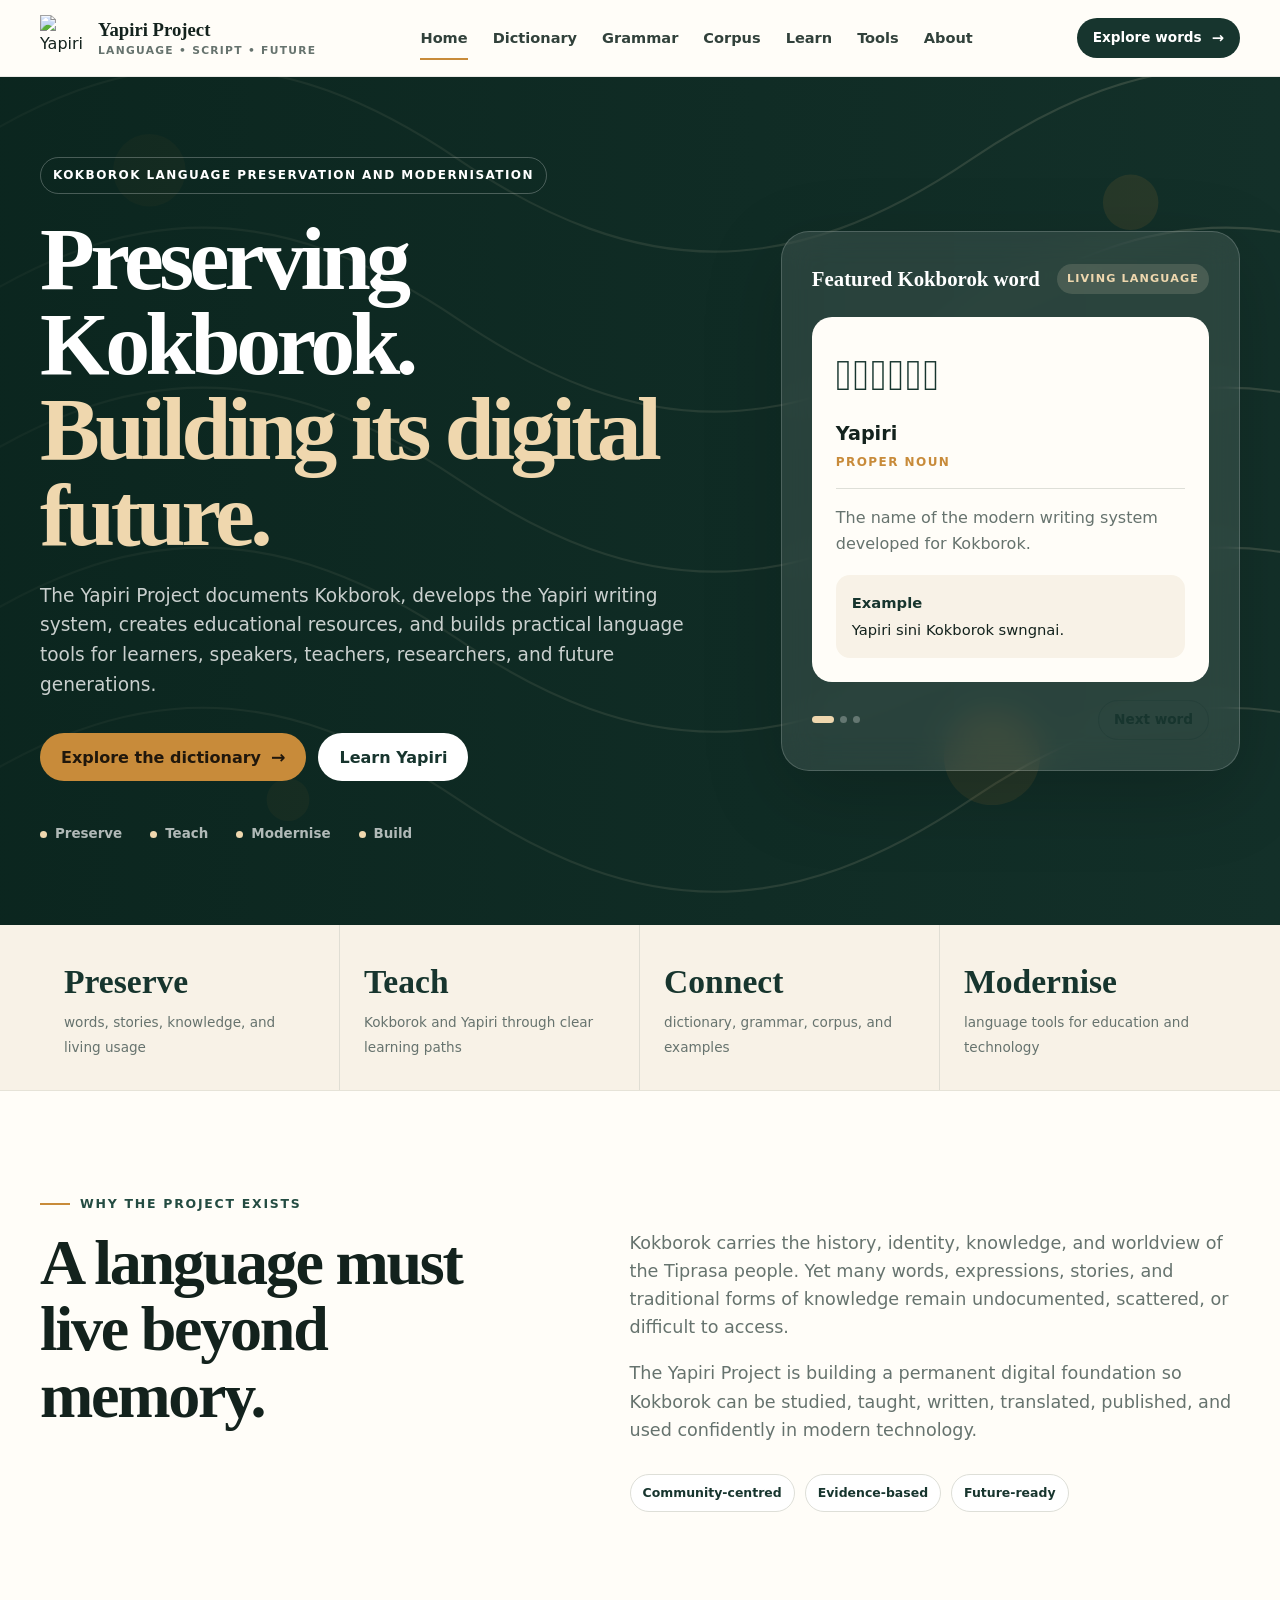
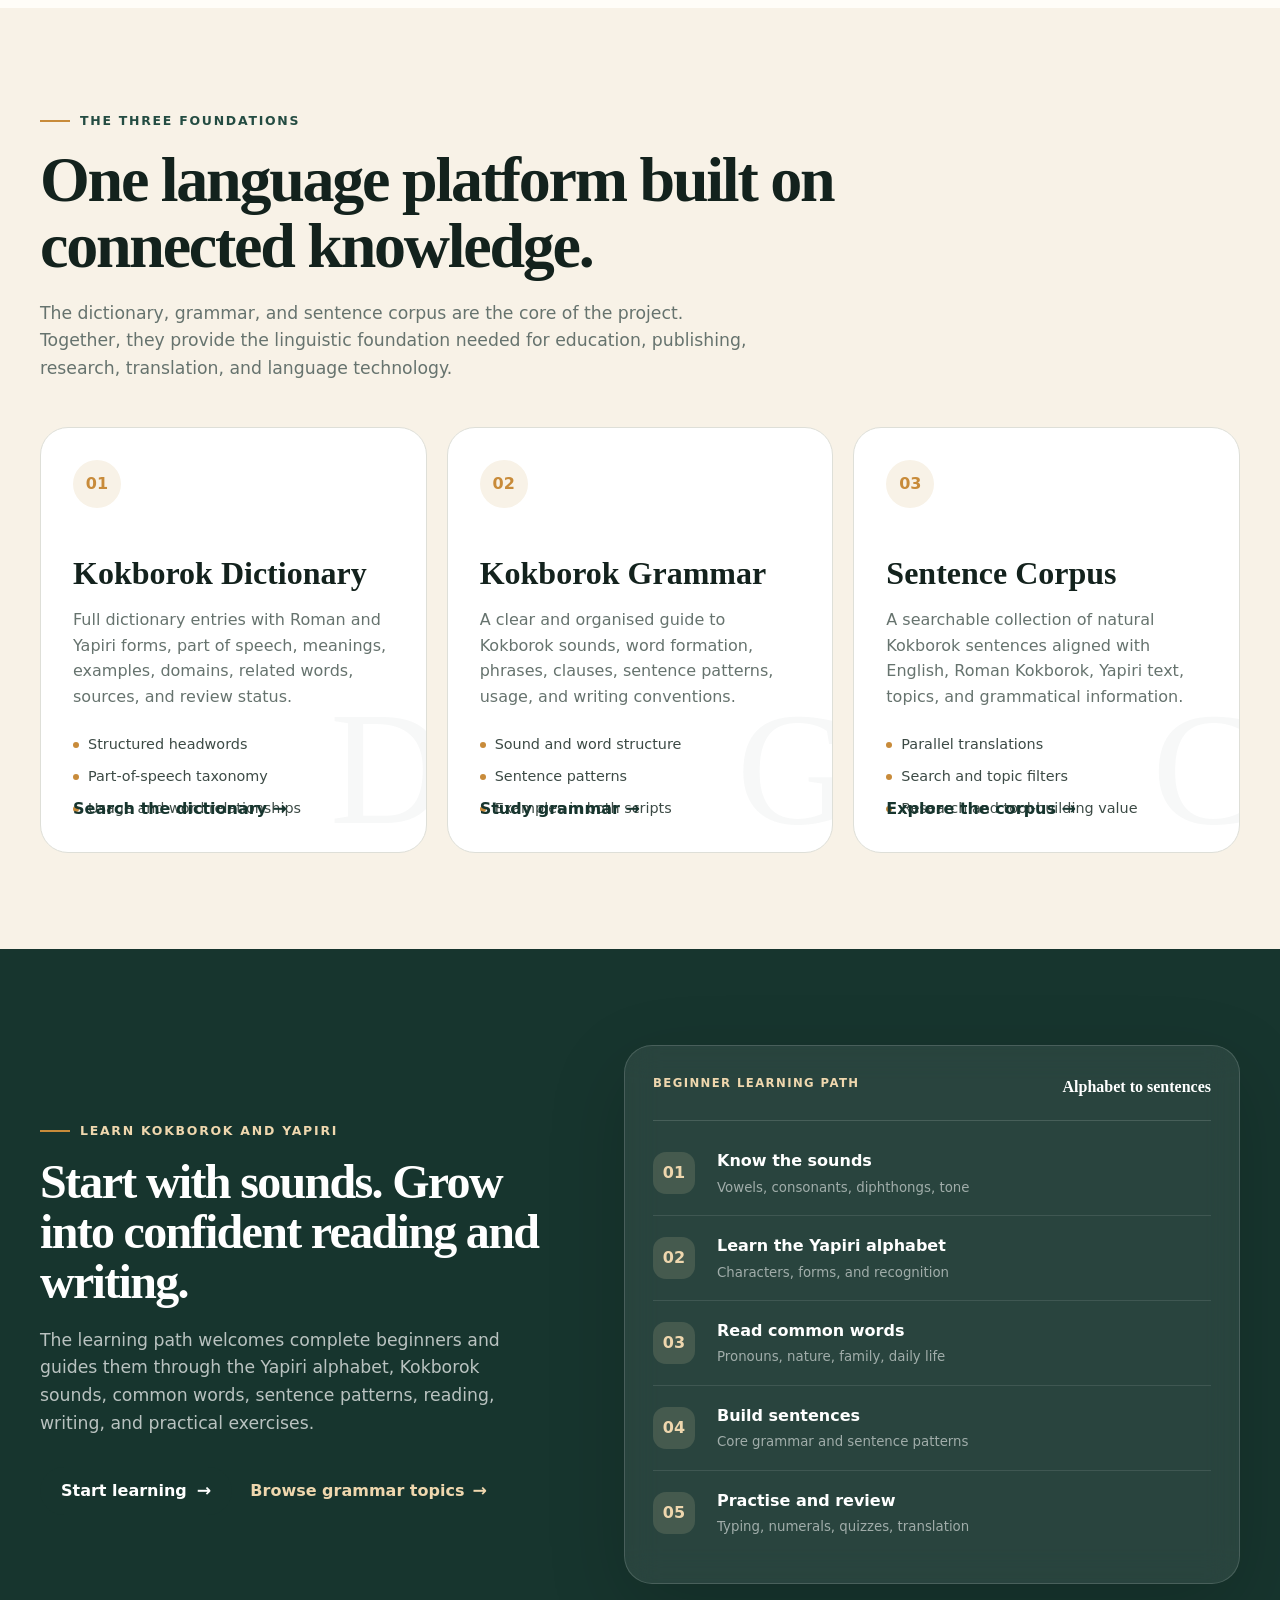
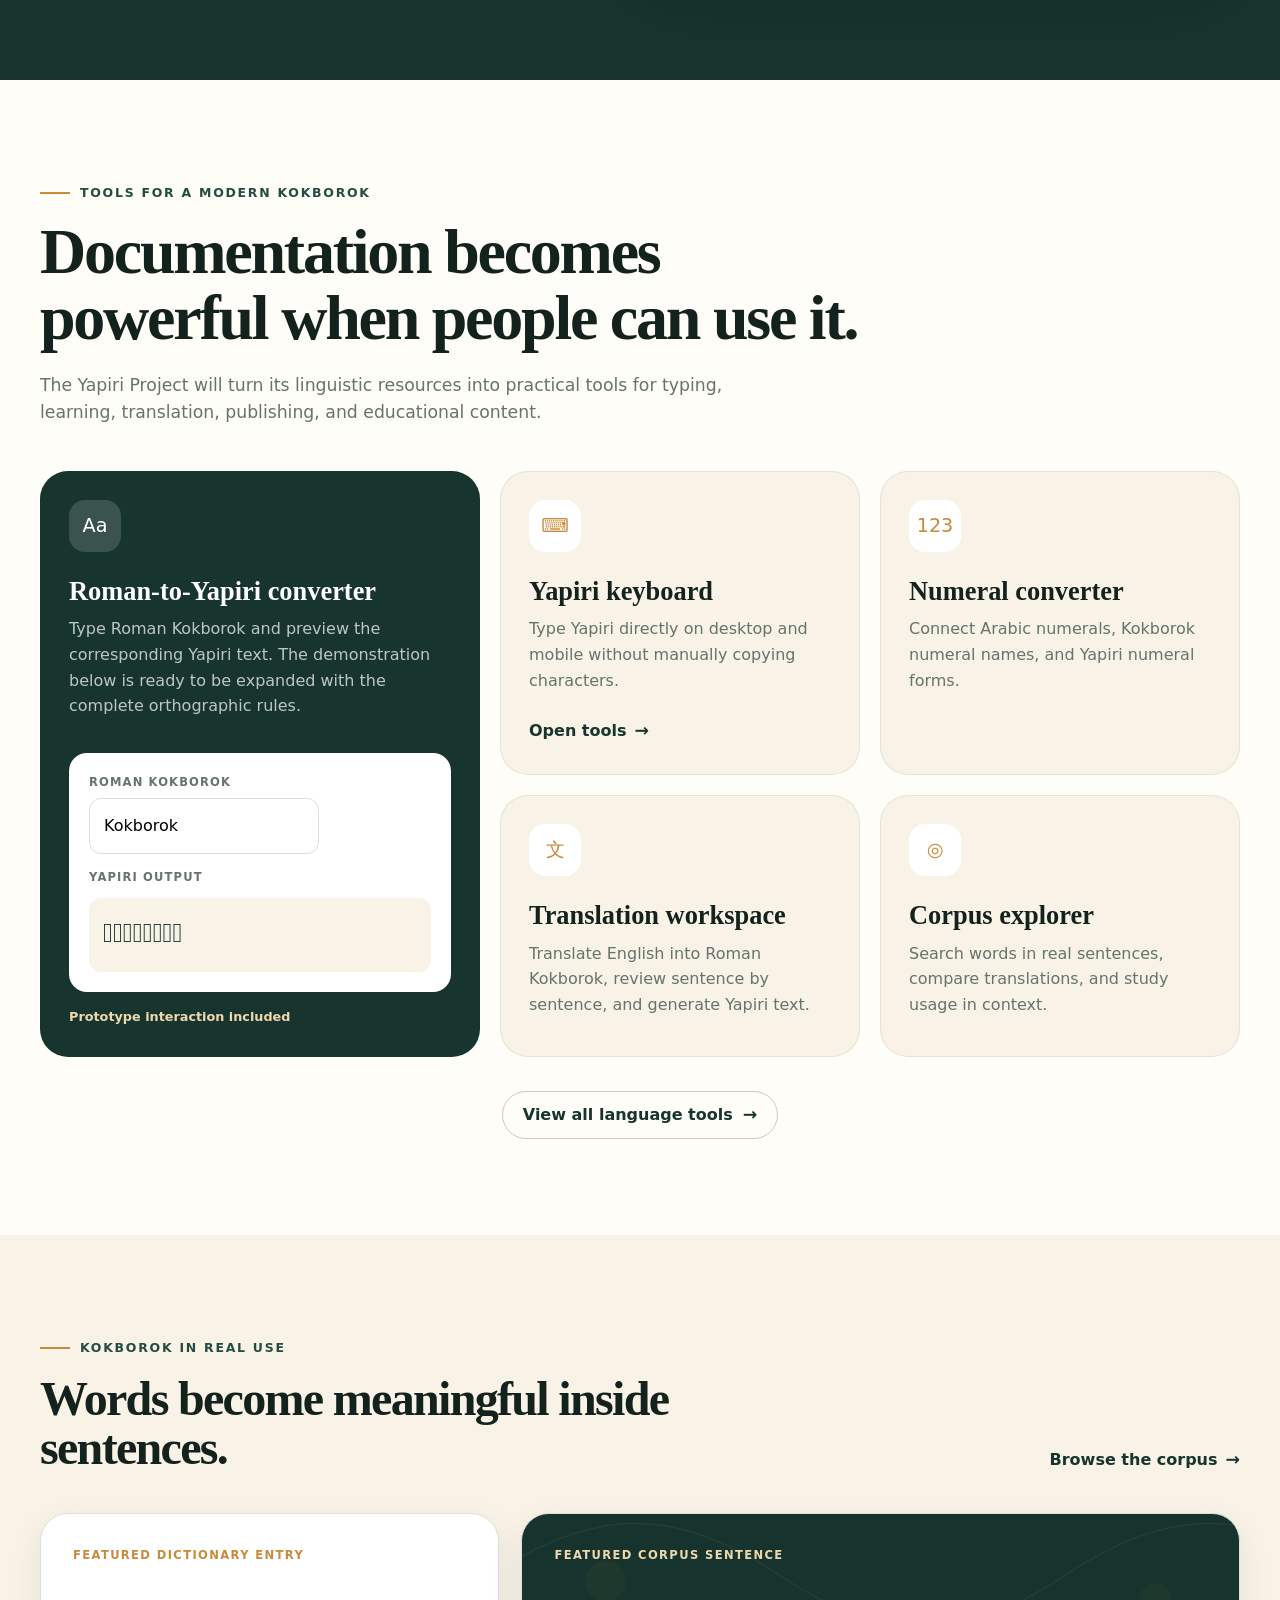
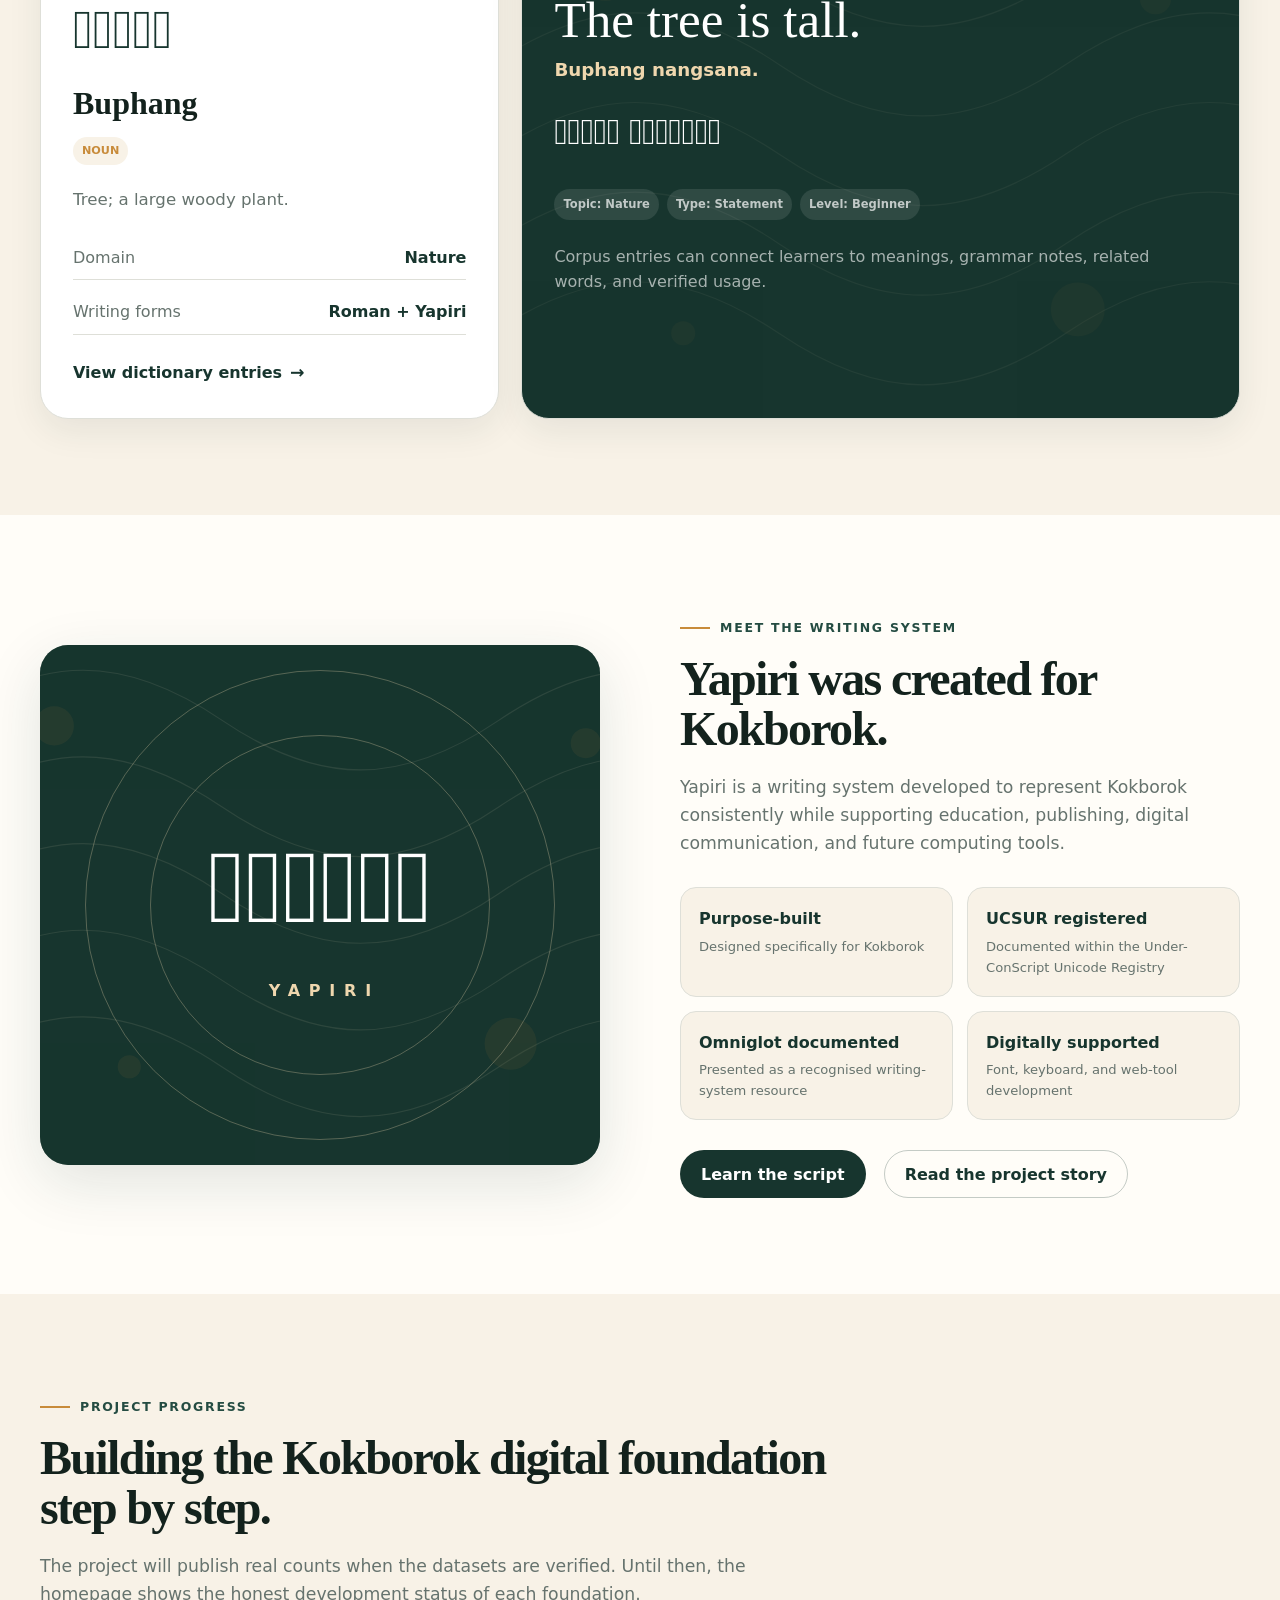
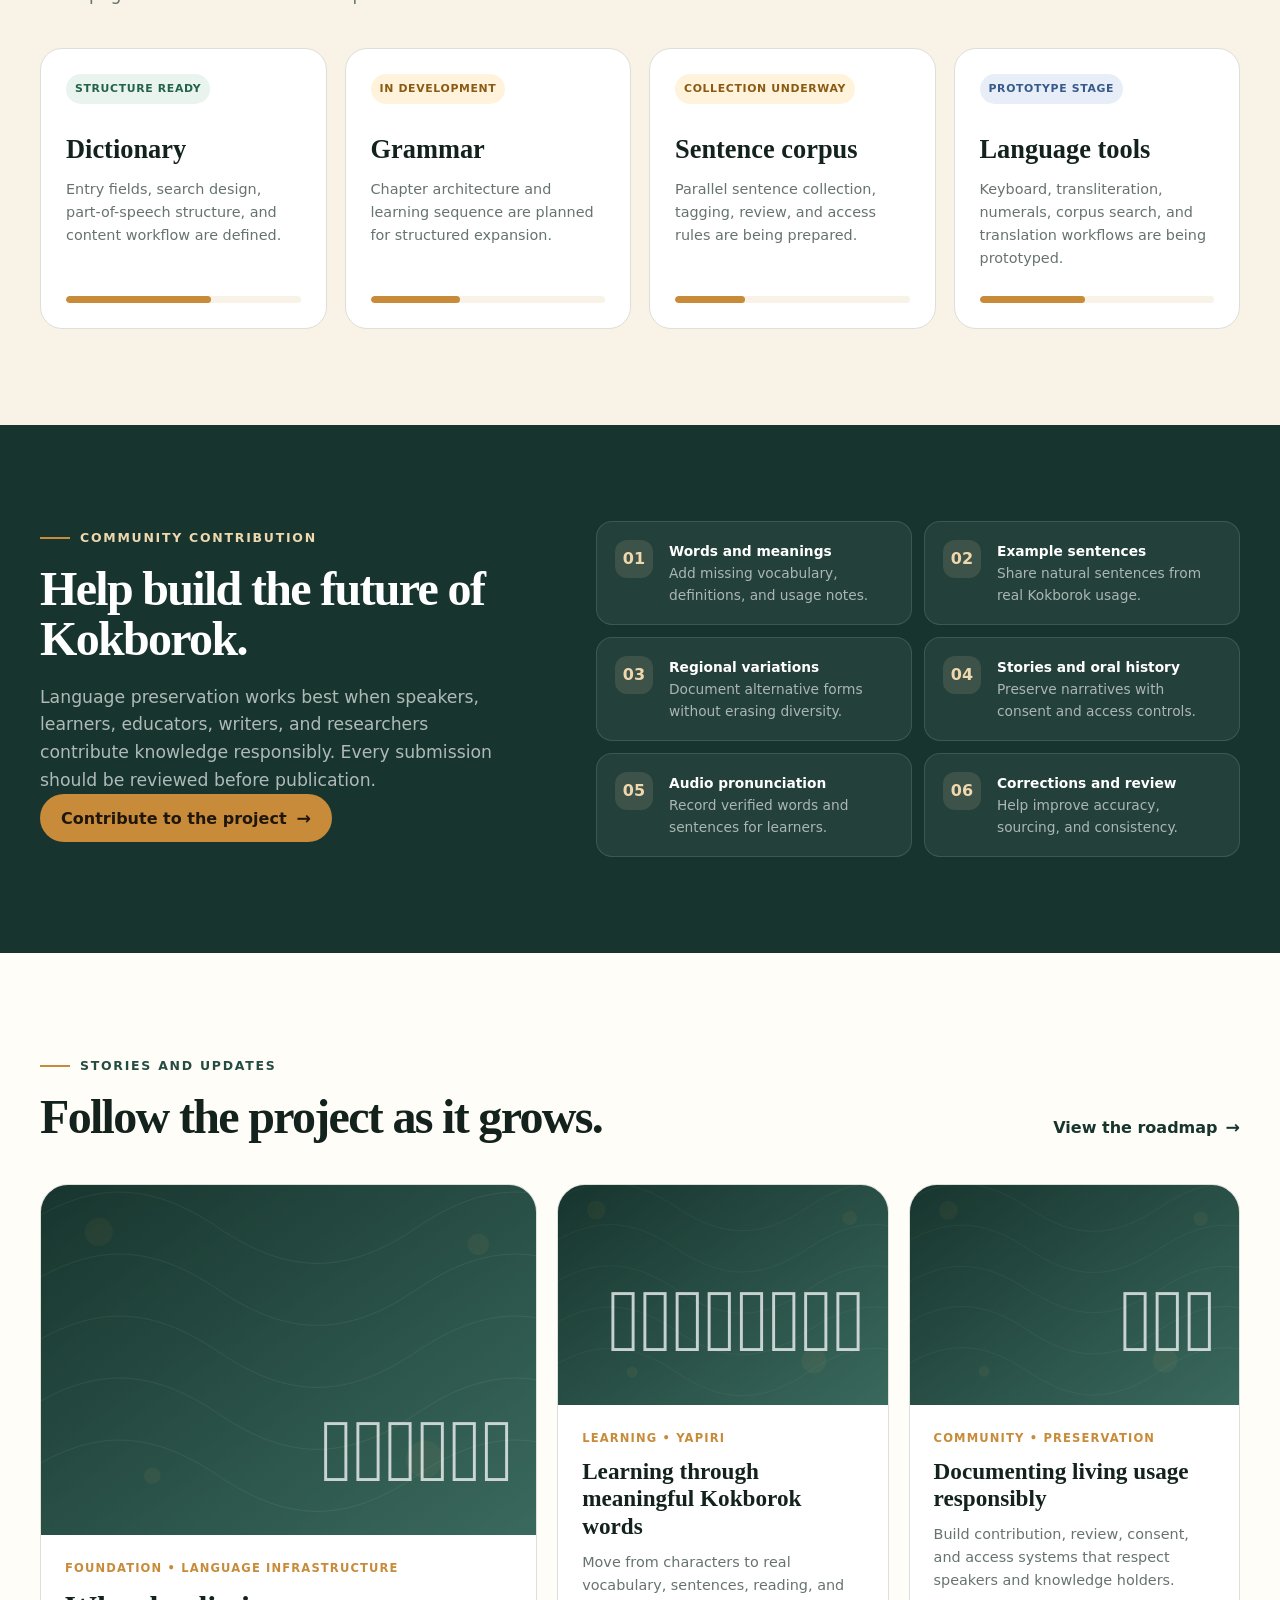
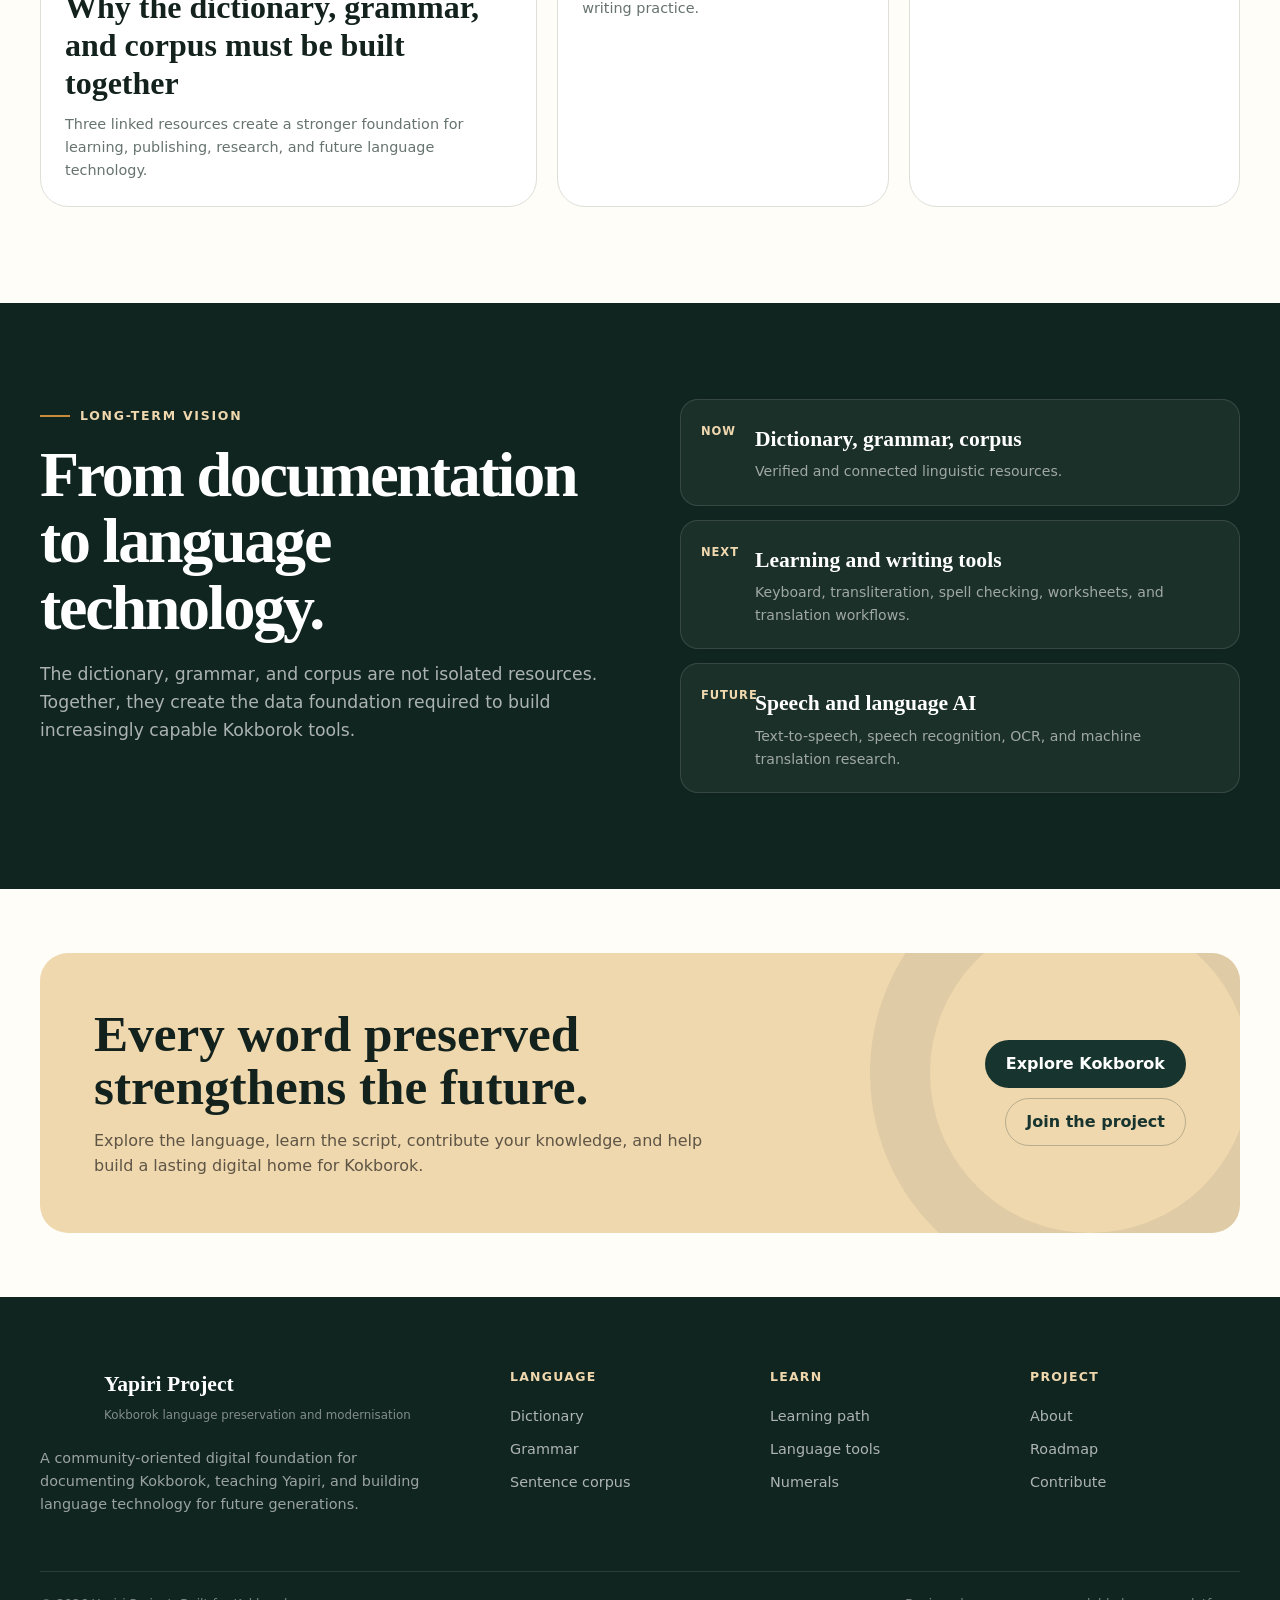
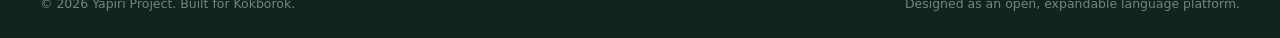
==== index.html @ 991d2698 "Update index.html" ====
<!doctype html>
<html lang="en">
<head>
  <meta charset="utf-8">
  <meta name="viewport" content="width=device-width, initial-scale=1">
  <meta name="description" content="Yapiri Project preserves, teaches, and modernises Kokborok through a structured dictionary, grammar, sentence corpus, Yapiri learning resources, and digital language tools.">
  <meta name="theme-color" content="#17352e">
  <title>Yapiri Project | Preserving Kokborok, Building Its Digital Future</title>
  <link rel="icon" type="image/png" sizes="32x32" href="/assets/img/favicon-32x32.png">
  <link rel="shortcut icon" type="image/png" href="/assets/img/favicon-32x32.png">
  <link rel="canonical" href="https://yapiriproject.com/">
  <link rel="manifest" href="manifest.webmanifest">
  <meta property="og:type" content="website">
  <meta property="og:site_name" content="Yapiri Project">
  <meta property="og:title" content="Yapiri Project | Preserving Kokborok, Building Its Digital Future">
  <meta property="og:description" content="Preserving, teaching, and modernising Kokborok through a structured dictionary, grammar, sentence corpus, Yapiri learning resources, and digital language tools.">
  <meta property="og:url" content="https://yapiriproject.com/">
  <link rel="stylesheet" href="assets/css/styles.css">
</head>
<body>
<a class="skip-link" href="#main">Skip to content</a>
<header class="site-header">
  <div class="container nav-wrap">
    <a class="brand" href="index.html" aria-label="Yapiri Project home">
      <img
        src="assets/img/logo-mark.png"
        alt="Yapiri Project logo"
        width="48"
        height="48"
      >
      <span class="brand-text"><strong>Yapiri Project</strong><span>Language • Script • Future</span></span>
    </a>
    <nav class="nav-links" aria-label="Primary navigation">
      <a href="index.html" class="active">Home</a>
      <a href="dictionary.html">Dictionary</a>
      <a href="grammar.html">Grammar</a>
      <a href="corpus.html">Corpus</a>
      <a href="learn.html">Learn</a>
      <a href="tools.html">Tools</a>
      <a href="about.html">About</a>
    </nav>
    <div class="nav-actions">
      <a class="btn btn-primary btn-sm" href="dictionary.html">Explore words <span class="icon-arrow">→</span></a>
      <button class="menu-toggle" aria-label="Toggle navigation" aria-expanded="false"><span></span><span></span><span></span></button>
    </div>
  </div>
</header>

<main id="main">
  <section class="hero">
    <div class="container hero-grid">
      <div class="reveal">
        <span class="eyebrow">Kokborok language preservation and modernisation</span>
        <h1>Preserving Kokborok.<br><em>Building its digital future.</em></h1>
        <p>The Yapiri Project documents Kokborok, develops the Yapiri writing system, creates educational resources, and builds practical language tools for learners, speakers, teachers, researchers, and future generations.</p>
        <div class="hero-actions">
          <a class="btn btn-gold" href="dictionary.html">Explore the dictionary <span class="icon-arrow">→</span></a>
          <a class="btn btn-light" href="learn.html">Learn Yapiri</a>
        </div>
        <div class="hero-trust">
          <span><i></i>Preserve</span>
          <span><i></i>Teach</span>
          <span><i></i>Modernise</span>
          <span><i></i>Build</span>
        </div>
      </div>

      <aside class="hero-panel reveal" aria-label="Featured Kokborok word">
        <div class="hero-panel-head"><strong>Featured Kokborok word</strong><span class="live-pill">Living language</span></div>
        <article class="word-card">
          <div class="word-script" data-word-script>󱲺󱲠󱲧󱲢󱲷󱲢</div>
          <div class="word-roman" data-word-roman>Yapiri</div>
          <div class="word-meta" data-word-pos>proper noun</div>
          <div class="word-meaning" data-word-meaning>The name of the modern writing system developed for Kokborok.</div>
          <div class="word-example"><strong>Example</strong><span data-word-example>Yapiri sini Kokborok swngnai.</span></div>
        </article>
        <div class="panel-controls">
          <div class="dot-row" aria-hidden="true"><span class="active"></span><span></span><span></span></div>
          <button class="btn btn-outline btn-sm" data-next-word>Next word</button>
        </div>
      </aside>
    </div>
  </section>

  <section class="stats-strip" aria-label="Yapiri Project priorities">
    <div class="container stats-grid">
      <div class="stat"><strong>Preserve</strong><span>words, stories, knowledge, and living usage</span></div>
      <div class="stat"><strong>Teach</strong><span>Kokborok and Yapiri through clear learning paths</span></div>
      <div class="stat"><strong>Connect</strong><span>dictionary, grammar, corpus, and examples</span></div>
      <div class="stat"><strong>Modernise</strong><span>language tools for education and technology</span></div>
    </div>
  </section>

  <section class="section mission-section" id="mission">
    <div class="container mission-grid">
      <div class="reveal">
        <span class="section-kicker">Why the project exists</span>
        <h2 class="section-title">A language must live beyond memory.</h2>
      </div>
      <div class="mission-copy reveal">
        <p>Kokborok carries the history, identity, knowledge, and worldview of the Tiprasa people. Yet many words, expressions, stories, and traditional forms of knowledge remain undocumented, scattered, or difficult to access.</p>
        <p>The Yapiri Project is building a permanent digital foundation so Kokborok can be studied, taught, written, translated, published, and used confidently in modern technology.</p>
        <div class="mission-principles">
          <span>Community-centred</span><span>Evidence-based</span><span>Future-ready</span>
        </div>
      </div>
    </div>
  </section>

  <section class="section foundation-section" id="foundations">
    <div class="container">
      <span class="section-kicker">The three foundations</span>
      <h2 class="section-title">One language platform built on connected knowledge.</h2>
      <p class="section-copy">The dictionary, grammar, and sentence corpus are the core of the project. Together, they provide the linguistic foundation needed for education, publishing, research, translation, and language technology.</p>

      <div class="foundation-grid">
        <article class="foundation-card reveal">
          <div class="foundation-no">01</div>
          <h3>Kokborok Dictionary</h3>
          <p>Full dictionary entries with Roman and Yapiri forms, part of speech, meanings, examples, domains, related words, sources, and review status.</p>
          <div class="foundation-list"><span>Structured headwords</span><span>Part-of-speech taxonomy</span><span>Usage and word relationships</span></div>
          <a class="card-link" href="dictionary.html">Search the dictionary <span class="icon-arrow">→</span></a>
          <div class="card-watermark">D</div>
        </article>

        <article class="foundation-card reveal">
          <div class="foundation-no">02</div>
          <h3>Kokborok Grammar</h3>
          <p>A clear and organised guide to Kokborok sounds, word formation, phrases, clauses, sentence patterns, usage, and writing conventions.</p>
          <div class="foundation-list"><span>Sound and word structure</span><span>Sentence patterns</span><span>Examples in both scripts</span></div>
          <a class="card-link" href="grammar.html">Study grammar <span class="icon-arrow">→</span></a>
          <div class="card-watermark">G</div>
        </article>

        <article class="foundation-card reveal">
          <div class="foundation-no">03</div>
          <h3>Sentence Corpus</h3>
          <p>A searchable collection of natural Kokborok sentences aligned with English, Roman Kokborok, Yapiri text, topics, and grammatical information.</p>
          <div class="foundation-list"><span>Parallel translations</span><span>Search and topic filters</span><span>Research and tool-building value</span></div>
          <a class="card-link" href="corpus.html">Explore the corpus <span class="icon-arrow">→</span></a>
          <div class="card-watermark">C</div>
        </article>
      </div>
    </div>
  </section>

  <section class="section learning-home" id="learning">
    <div class="container learning-grid">
      <div class="learning-copy reveal">
        <span class="section-kicker">Learn Kokborok and Yapiri</span>
        <h2 class="section-title small">Start with sounds. Grow into confident reading and writing.</h2>
        <p class="section-copy">The learning path welcomes complete beginners and guides them through the Yapiri alphabet, Kokborok sounds, common words, sentence patterns, reading, writing, and practical exercises.</p>
        <div class="learning-actions">
          <a class="btn btn-primary" href="learn.html">Start learning <span class="icon-arrow">→</span></a>
          <a class="text-link" href="grammar.html">Browse grammar topics <span class="icon-arrow">→</span></a>
        </div>
      </div>

      <div class="lesson-preview reveal" aria-label="Yapiri learning path preview">
        <div class="lesson-preview-head"><span>Beginner learning path</span><strong>Alphabet to sentences</strong></div>
        <ol>
          <li><span>01</span><div><strong>Know the sounds</strong><small>Vowels, consonants, diphthongs, tone</small></div></li>
          <li><span>02</span><div><strong>Learn the Yapiri alphabet</strong><small>Characters, forms, and recognition</small></div></li>
          <li><span>03</span><div><strong>Read common words</strong><small>Pronouns, nature, family, daily life</small></div></li>
          <li><span>04</span><div><strong>Build sentences</strong><small>Core grammar and sentence patterns</small></div></li>
          <li><span>05</span><div><strong>Practise and review</strong><small>Typing, numerals, quizzes, translation</small></div></li>
        </ol>
      </div>
    </div>
  </section>

  <section class="section tools-home" id="tools">
    <div class="container">
      <span class="section-kicker">Tools for a modern Kokborok</span>
      <h2 class="section-title">Documentation becomes powerful when people can use it.</h2>
      <p class="section-copy">The Yapiri Project will turn its linguistic resources into practical tools for typing, learning, translation, publishing, and educational content.</p>

      <div class="tool-grid">
        <article class="tool-card featured reveal">
          <div class="tool-icon">Aa</div>
          <h3>Roman-to-Yapiri converter</h3>
          <p>Type Roman Kokborok and preview the corresponding Yapiri text. The demonstration below is ready to be expanded with the complete orthographic rules.</p>
          <div class="demo-translator">
            <div class="demo-label">Roman Kokborok</div>
            <input class="demo-input" data-translator-input value="Kokborok" aria-label="Roman Kokborok sample input">
            <div class="demo-label" style="margin-top:14px">Yapiri output</div>
            <div class="demo-output" data-translator-output>󱲩󱲤󱲩󱲪󱲤󱲷󱲤󱲩</div>
          </div>
          <div class="tool-status">Prototype interaction included</div>
        </article>

        <article class="tool-card reveal"><div class="tool-icon">⌨</div><h3>Yapiri keyboard</h3><p>Type Yapiri directly on desktop and mobile without manually copying characters.</p><a class="text-link" href="tools.html">Open tools <span class="icon-arrow">→</span></a></article>
        <article class="tool-card reveal"><div class="tool-icon">123</div><h3>Numeral converter</h3><p>Connect Arabic numerals, Kokborok numeral names, and Yapiri numeral forms.</p></article>
        <article class="tool-card reveal"><div class="tool-icon">文</div><h3>Translation workspace</h3><p>Translate English into Roman Kokborok, review sentence by sentence, and generate Yapiri text.</p></article>
        <article class="tool-card reveal"><div class="tool-icon">◎</div><h3>Corpus explorer</h3><p>Search words in real sentences, compare translations, and study usage in context.</p></article>
      </div>
      <div class="section-link-row"><a class="btn btn-outline" href="tools.html">View all language tools <span class="icon-arrow">→</span></a></div>
    </div>
  </section>

  <section class="section featured-language" id="featured-language">
    <div class="container">
      <div class="section-heading-row">
        <div><span class="section-kicker">Kokborok in real use</span><h2 class="section-title small">Words become meaningful inside sentences.</h2></div>
        <a class="text-link" href="corpus.html">Browse the corpus <span class="icon-arrow">→</span></a>
      </div>

      <div class="language-feature-grid">
        <article class="language-feature-card reveal">
          <div class="feature-card-label">Featured dictionary entry</div>
          <div class="feature-script">󱲪󱲣󱲭󱲠󱲵</div>
          <h3>Buphang</h3>
          <div class="entry-tag">noun</div>
          <p class="feature-definition">Tree; a large woody plant.</p>
          <dl class="feature-details"><div><dt>Domain</dt><dd>Nature</dd></div><div><dt>Writing forms</dt><dd>Roman + Yapiri</dd></div></dl>
          <a class="text-link" href="dictionary.html">View dictionary entries <span class="icon-arrow">→</span></a>
        </article>

        <article class="language-feature-card sentence-feature reveal">
          <div class="feature-card-label">Featured corpus sentence</div>
          <p class="feature-english">The tree is tall.</p>
          <p class="feature-roman">Buphang nangsana.</p>
          <div class="feature-script sentence-script-large">󱲪󱲣󱲭󱲠󱲵 󱲳󱲠󱲵󱲶󱲠󱲳󱲠</div>
          <div class="sentence-analysis"><span>Topic: Nature</span><span>Type: Statement</span><span>Level: Beginner</span></div>
          <p class="feature-note">Corpus entries can connect learners to meanings, grammar notes, related words, and verified usage.</p>
        </article>
      </div>
    </div>
  </section>

  <section class="section yapiri-intro" id="yapiri">
    <div class="container split">
      <div class="yapiri-visual reveal" aria-hidden="true">
        <span class="yapiri-glyph-line">󱲺󱲠󱲧󱲢󱲷󱲢</span>
        <span class="yapiri-roman-line">YAPIRI</span>
        <div class="yapiri-orbit orbit-one"></div><div class="yapiri-orbit orbit-two"></div>
      </div>
      <div class="reveal">
        <span class="section-kicker">Meet the writing system</span>
        <h2 class="section-title small">Yapiri was created for Kokborok.</h2>
        <p class="section-copy">Yapiri is a writing system developed to represent Kokborok consistently while supporting education, publishing, digital communication, and future computing tools.</p>
        <div class="recognition-grid">
          <div><strong>Purpose-built</strong><span>Designed specifically for Kokborok</span></div>
          <div><strong>UCSUR registered</strong><span>Documented within the Under-ConScript Unicode Registry</span></div>
          <div><strong>Omniglot documented</strong><span>Presented as a recognised writing-system resource</span></div>
          <div><strong>Digitally supported</strong><span>Font, keyboard, and web-tool development</span></div>
        </div>
        <div class="learning-actions"><a class="btn btn-primary" href="learn.html">Learn the script</a><a class="btn btn-outline" href="about.html">Read the project story</a></div>
      </div>
    </div>
  </section>

  <section class="section progress-section" id="progress">
    <div class="container">
      <span class="section-kicker">Project progress</span>
      <h2 class="section-title small">Building the Kokborok digital foundation step by step.</h2>
      <p class="section-copy">The project will publish real counts when the datasets are verified. Until then, the homepage shows the honest development status of each foundation.</p>

      <div class="progress-grid">
        <article class="progress-card reveal"><span class="progress-status ready">Structure ready</span><h3>Dictionary</h3><p>Entry fields, search design, part-of-speech structure, and content workflow are defined.</p><div class="progress-track"><i style="width:62%"></i></div></article>
        <article class="progress-card reveal"><span class="progress-status building">In development</span><h3>Grammar</h3><p>Chapter architecture and learning sequence are planned for structured expansion.</p><div class="progress-track"><i style="width:38%"></i></div></article>
        <article class="progress-card reveal"><span class="progress-status building">Collection underway</span><h3>Sentence corpus</h3><p>Parallel sentence collection, tagging, review, and access rules are being prepared.</p><div class="progress-track"><i style="width:30%"></i></div></article>
        <article class="progress-card reveal"><span class="progress-status prototype">Prototype stage</span><h3>Language tools</h3><p>Keyboard, transliteration, numerals, corpus search, and translation workflows are being prototyped.</p><div class="progress-track"><i style="width:45%"></i></div></article>
      </div>
    </div>
  </section>

  <section class="section contribution-section" id="contribute">
    <div class="container contribution-grid">
      <div class="reveal">
        <span class="section-kicker">Community contribution</span>
        <h2 class="section-title small">Help build the future of Kokborok.</h2>
        <p class="section-copy">Language preservation works best when speakers, learners, educators, writers, and researchers contribute knowledge responsibly. Every submission should be reviewed before publication.</p>
        <a class="btn btn-gold" href="about.html#contribute">Contribute to the project <span class="icon-arrow">→</span></a>
      </div>
      <div class="contribution-list reveal">
        <div><span>01</span><p><strong>Words and meanings</strong> Add missing vocabulary, definitions, and usage notes.</p></div>
        <div><span>02</span><p><strong>Example sentences</strong> Share natural sentences from real Kokborok usage.</p></div>
        <div><span>03</span><p><strong>Regional variations</strong> Document alternative forms without erasing diversity.</p></div>
        <div><span>04</span><p><strong>Stories and oral history</strong> Preserve narratives with consent and access controls.</p></div>
        <div><span>05</span><p><strong>Audio pronunciation</strong> Record verified words and sentences for learners.</p></div>
        <div><span>06</span><p><strong>Corrections and review</strong> Help improve accuracy, sourcing, and consistency.</p></div>
      </div>
    </div>
  </section>

  <section class="section updates-section" id="updates">
    <div class="container">
      <div class="section-heading-row">
        <div><span class="section-kicker">Stories and updates</span><h2 class="section-title small">Follow the project as it grows.</h2></div>
        <a class="text-link" href="about.html#roadmap">View the roadmap <span class="icon-arrow">→</span></a>
      </div>
      <div class="news-grid">
        <article class="story reveal"><div class="story-visual"><div class="story-glyph">󱲺󱲠󱲧󱲢󱲷󱲢</div></div><div class="story-body"><div class="story-meta">Foundation • Language infrastructure</div><h3>Why the dictionary, grammar, and corpus must be built together</h3><p>Three linked resources create a stronger foundation for learning, publishing, research, and future language technology.</p></div></article>
        <article class="story reveal"><div class="story-visual"><div class="story-glyph">󱲩󱲤󱲩󱲪󱲤󱲷󱲤󱲩</div></div><div class="story-body"><div class="story-meta">Learning • Yapiri</div><h3>Learning through meaningful Kokborok words</h3><p>Move from characters to real vocabulary, sentences, reading, and writing practice.</p></div></article>
        <article class="story reveal"><div class="story-visual"><div class="story-glyph">󱲨󱲻󱲢</div></div><div class="story-body"><div class="story-meta">Community • Preservation</div><h3>Documenting living usage responsibly</h3><p>Build contribution, review, consent, and access systems that respect speakers and knowledge holders.</p></div></article>
      </div>
    </div>
  </section>

  <section class="section future-section" id="future">
    <div class="container future-grid">
      <div class="reveal">
        <span class="section-kicker">Long-term vision</span>
        <h2 class="section-title">From documentation to language technology.</h2>
        <p class="section-copy">The dictionary, grammar, and corpus are not isolated resources. Together, they create the data foundation required to build increasingly capable Kokborok tools.</p>
      </div>
      <div class="future-path reveal">
        <div><span>Now</span><strong>Dictionary, grammar, corpus</strong><p>Verified and connected linguistic resources.</p></div>
        <div><span>Next</span><strong>Learning and writing tools</strong><p>Keyboard, transliteration, spell checking, worksheets, and translation workflows.</p></div>
        <div><span>Future</span><strong>Speech and language AI</strong><p>Text-to-speech, speech recognition, OCR, and machine translation research.</p></div>
      </div>
    </div>
  </section>

  <section class="section-sm final-cta">
    <div class="container">
      <div class="cta-panel">
        <div><h2>Every word preserved strengthens the future.</h2><p>Explore the language, learn the script, contribute your knowledge, and help build a lasting digital home for Kokborok.</p></div>
        <div class="cta-actions"><a class="btn btn-primary" href="dictionary.html">Explore Kokborok</a><a class="btn btn-outline" href="about.html#contribute">Join the project</a></div>
      </div>
    </div>
  </section>
</main>

<footer class="site-footer">
  <div class="container">
    <div class="footer-grid">
      <div>
        <div class="footer-brand"><img src="assets/img/logo-mark.svg" alt=""><div><strong>Yapiri Project</strong><span>Kokborok language preservation and modernisation</span></div></div>
        <p class="footer-intro">A community-oriented digital foundation for documenting Kokborok, teaching Yapiri, and building language technology for future generations.</p>
      </div>
      <div class="footer-col"><h4>Language</h4><a href="dictionary.html">Dictionary</a><a href="grammar.html">Grammar</a><a href="corpus.html">Sentence corpus</a></div>
      <div class="footer-col"><h4>Learn</h4><a href="learn.html">Learning path</a><a href="tools.html">Language tools</a><a href="learn.html#numerals">Numerals</a></div>
      <div class="footer-col"><h4>Project</h4><a href="about.html">About</a><a href="about.html#roadmap">Roadmap</a><a href="about.html#contribute">Contribute</a></div>
    </div>
    <div class="footer-bottom"><span>© <span data-year></span> Yapiri Project. Built for Kokborok.</span><span>Designed as an open, expandable language platform.</span></div>
  </div>
</footer>
<script src="assets/js/main.js"></script>
</body>
</html>
---- assets/css/styles.css ----
:root {
  --ink: #13221d;
  --forest: #17352e;
  --forest-2: #244c42;
  --cream: #f8f2e7;
  --paper: #fffdf8;
  --gold: #c88b3a;
  --gold-light: #efd7ae;
  --teal: #4d8577;
  --muted: #66736e;
  --line: #dedfd8;
  --white: #ffffff;
  --shadow: 0 18px 60px rgba(20, 53, 46, .12);
  --shadow-soft: 0 12px 34px rgba(20, 53, 46, .08);
  --radius-lg: 28px;
  --radius-md: 18px;
  --radius-sm: 12px;
  --container: 1200px;
  --transition: 180ms ease;
}

* { box-sizing: border-box; }
html { scroll-behavior: smooth; }
body {
  margin: 0;
  color: var(--ink);
  background: var(--paper);
  font-family: Inter, ui-sans-serif, system-ui, -apple-system, BlinkMacSystemFont, "Segoe UI", sans-serif;
  line-height: 1.6;
  -webkit-font-smoothing: antialiased;
}
body.menu-open { overflow: hidden; }
a { color: inherit; text-decoration: none; }
img { max-width: 100%; display: block; }
button, input, select, textarea { font: inherit; }
button { cursor: pointer; }

.skip-link {
  position: absolute;
  left: 12px;
  top: -60px;
  z-index: 9999;
  padding: 10px 14px;
  background: var(--ink);
  color: white;
  border-radius: 8px;
}
.skip-link:focus { top: 12px; }

.container { width: min(var(--container), calc(100% - 40px)); margin-inline: auto; }
.section { padding: 96px 0; }
.section-sm { padding: 64px 0; }
.section-kicker {
  display: inline-flex;
  align-items: center;
  gap: 10px;
  margin-bottom: 16px;
  color: var(--forest-2);
  font-size: .78rem;
  font-weight: 800;
  letter-spacing: .14em;
  text-transform: uppercase;
}
.section-kicker::before { content: ""; width: 30px; height: 2px; background: var(--gold); }
.section-title {
  max-width: 820px;
  margin: 0;
  font-family: Georgia, "Times New Roman", serif;
  font-size: clamp(2.2rem, 5vw, 4.4rem);
  line-height: 1.04;
  letter-spacing: -.035em;
}
.section-title.small { font-size: clamp(1.8rem, 3.8vw, 3rem); }
.section-copy { max-width: 720px; margin: 20px 0 0; color: var(--muted); font-size: 1.08rem; }
.eyebrow {
  display: inline-flex;
  align-items: center;
  gap: 8px;
  padding: 8px 12px;
  border: 1px solid rgba(255,255,255,.25);
  border-radius: 999px;
  font-size: .75rem;
  font-weight: 800;
  letter-spacing: .12em;
  text-transform: uppercase;
}

.site-header {
  position: sticky;
  top: 0;
  z-index: 1000;
  background: rgba(255,253,248,.92);
  border-bottom: 1px solid rgba(23,53,46,.09);
  backdrop-filter: blur(18px);
}
.nav-wrap { min-height: 76px; display: flex; align-items: center; justify-content: space-between; gap: 24px; }
.brand { display: flex; align-items: center; gap: 12px; min-width: 210px; }
.brand img { width: 46px; height: 46px; }
.brand-text { display: grid; line-height: 1.05; }
.brand-text strong { font-family: Georgia, serif; font-size: 1.17rem; }
.brand-text span { margin-top: 5px; color: var(--muted); font-size: .67rem; font-weight: 800; letter-spacing: .12em; text-transform: uppercase; }
.nav-links { display: flex; align-items: center; gap: 25px; }
.nav-links a { position: relative; color: #31413b; font-size: .91rem; font-weight: 700; }
.nav-links a::after { content:""; position:absolute; left:0; right:0; bottom:-10px; height:2px; transform:scaleX(0); background:var(--gold); transition:transform var(--transition); }
.nav-links a:hover::after, .nav-links a.active::after { transform: scaleX(1); }
.nav-actions { display: flex; align-items: center; gap: 10px; }
.menu-toggle { display: none; width: 44px; height: 44px; border: 1px solid var(--line); background: white; border-radius: 12px; }
.menu-toggle span { display:block; width:20px; height:2px; margin:4px auto; background:var(--ink); transition:var(--transition); }

.btn {
  display: inline-flex;
  align-items: center;
  justify-content: center;
  gap: 10px;
  min-height: 48px;
  padding: 0 20px;
  border: 1px solid transparent;
  border-radius: 999px;
  font-weight: 800;
  transition: transform var(--transition), background var(--transition), color var(--transition), border-color var(--transition);
}
.btn:hover { transform: translateY(-2px); }
.btn-primary { background: var(--forest); color: white; }
.btn-primary:hover { background: #0f2a23; }
.btn-light { background: white; color: var(--forest); }
.btn-light:hover { background: var(--cream); }
.btn-outline { border-color: rgba(23,53,46,.25); color: var(--forest); background: transparent; }
.btn-outline:hover { border-color: var(--forest); }
.btn-gold { background: var(--gold); color: #20170c; }
.btn-sm { min-height: 40px; padding-inline: 15px; font-size: .85rem; }
.icon-arrow { font-size: 1.08em; transition: transform var(--transition); }
.btn:hover .icon-arrow, .text-link:hover .icon-arrow { transform: translateX(4px); }

.hero {
  position: relative;
  overflow: hidden;
  color: white;
  background: var(--forest) url('../img/hero-pattern.svg') center/cover no-repeat;
}
.hero::after { content:""; position:absolute; inset:0; background:linear-gradient(90deg, rgba(9,35,28,.84) 0%, rgba(9,35,28,.56) 48%, rgba(9,35,28,.28) 100%); }
.hero-grid { position:relative; z-index:1; display:grid; grid-template-columns:1.18fr .82fr; gap:80px; align-items:center; min-height:690px; padding:80px 0; }
.hero h1 { margin:22px 0 24px; max-width:800px; font-family:Georgia,serif; font-size:clamp(3rem,7vw,6.3rem); line-height:.95; letter-spacing:-.05em; }
.hero h1 em { color: var(--gold-light); font-style: normal; }
.hero p { max-width:680px; margin:0; color:rgba(255,255,255,.78); font-size:1.16rem; }
.hero-actions { display:flex; flex-wrap:wrap; gap:12px; margin-top:34px; }
.hero-trust { display:flex; flex-wrap:wrap; gap:28px; margin-top:42px; color:rgba(255,255,255,.68); font-size:.84rem; font-weight:700; }
.hero-trust span { display:flex; align-items:center; gap:8px; }
.hero-trust i { width:7px; height:7px; border-radius:50%; background:var(--gold-light); }
.hero-panel {
  position:relative;
  padding:30px;
  border:1px solid rgba(255,255,255,.18);
  border-radius:var(--radius-lg);
  background:rgba(255,255,255,.1);
  box-shadow:0 24px 80px rgba(0,0,0,.18);
  backdrop-filter:blur(16px);
}
.hero-panel-head { display:flex; align-items:center; justify-content:space-between; margin-bottom:22px; }
.hero-panel-head strong { font-family:Georgia,serif; font-size:1.3rem; }
.live-pill { padding:6px 10px; border-radius:999px; background:rgba(245,231,198,.15); color:var(--gold-light); font-size:.7rem; font-weight:900; letter-spacing:.1em; text-transform:uppercase; }
.word-card { padding:24px; border-radius:20px; background:var(--paper); color:var(--ink); }
.word-script { min-height:70px; font-family:"Yapiri", Georgia, serif; font-size:2.7rem; color:var(--forest); letter-spacing:.04em; }
.word-roman { margin-top:8px; font-weight:900; font-size:1.2rem; }
.word-meta { margin-top:3px; color:var(--gold); font-size:.75rem; font-weight:900; letter-spacing:.12em; text-transform:uppercase; }
.word-meaning { margin-top:16px; padding-top:16px; border-top:1px solid var(--line); color:var(--muted); }
.word-example { margin-top:18px; padding:16px; border-radius:14px; background:var(--cream); font-size:.92rem; }
.word-example strong { display:block; margin-bottom:4px; color:var(--forest); }
.panel-controls { display:flex; justify-content:space-between; align-items:center; gap:12px; margin-top:18px; }
.dot-row { display:flex; gap:6px; }
.dot-row span { width:7px; height:7px; border-radius:50%; background:rgba(255,255,255,.28); }
.dot-row span.active { width:22px; border-radius:10px; background:var(--gold-light); }

.stats-strip { background:var(--cream); border-bottom:1px solid rgba(23,53,46,.08); }
.stats-grid { display:grid; grid-template-columns:repeat(4,1fr); }
.stat { padding:30px 24px; border-right:1px solid rgba(23,53,46,.1); }
.stat:last-child { border-right:0; }
.stat strong { display:block; font-family:Georgia,serif; font-size:2.1rem; color:var(--forest); }
.stat span { color:var(--muted); font-size:.85rem; }

.foundation-grid { display:grid; grid-template-columns:repeat(3,1fr); gap:20px; margin-top:44px; }
.foundation-card {
  position:relative;
  min-height:390px;
  padding:32px;
  border:1px solid var(--line);
  border-radius:var(--radius-lg);
  background:white;
  overflow:hidden;
  transition:transform var(--transition), box-shadow var(--transition), border-color var(--transition);
}
.foundation-card:hover { transform:translateY(-7px); border-color:var(--gold-light); box-shadow:var(--shadow); }
.foundation-no { display:flex; align-items:center; justify-content:center; width:48px; height:48px; border-radius:50%; background:var(--cream); color:var(--gold); font-weight:900; }
.foundation-card h3 { margin:48px 0 12px; font-family:Georgia,serif; font-size:2rem; line-height:1.1; }
.foundation-card p { color:var(--muted); }
.foundation-list { display:grid; gap:9px; margin-top:24px; color:#3c4a45; font-size:.9rem; }
.foundation-list span { display:flex; align-items:center; gap:9px; }
.foundation-list span::before { content:""; width:6px; height:6px; border-radius:50%; background:var(--gold); }
.card-link { position:absolute; left:32px; bottom:30px; font-weight:900; color:var(--forest); }
.card-watermark { position:absolute; right:-20px; bottom:-45px; font-family:Georgia,serif; font-size:10rem; color:rgba(23,53,46,.035); }

.split { display:grid; grid-template-columns:1fr 1fr; gap:80px; align-items:center; }
.visual-board { position:relative; min-height:530px; border-radius:var(--radius-lg); background:var(--forest); overflow:hidden; box-shadow:var(--shadow); }
.visual-board::before { content:""; position:absolute; inset:0; background:url('../img/hero-pattern.svg') center/cover; opacity:.6; }
.floating-card { position:absolute; z-index:2; width:min(82%,390px); padding:24px; border-radius:20px; background:white; box-shadow:0 24px 50px rgba(0,0,0,.2); }
.floating-card.one { left:8%; top:10%; transform:rotate(-2deg); }
.floating-card.two { right:7%; bottom:9%; transform:rotate(2deg); }
.floating-card .tag { display:inline-block; margin-bottom:10px; padding:5px 8px; border-radius:999px; background:var(--cream); color:var(--gold); font-size:.7rem; font-weight:900; text-transform:uppercase; }
.script-demo { font-family:"Yapiri", Georgia, serif; font-size:2.35rem; color:var(--forest); }
.translation-line { display:flex; justify-content:space-between; gap:18px; margin-top:9px; padding-top:9px; border-top:1px solid var(--line); color:var(--muted); font-size:.82rem; }
.feature-list { display:grid; gap:18px; margin-top:32px; }
.feature-item { display:grid; grid-template-columns:44px 1fr; gap:15px; align-items:start; }
.feature-icon { display:flex; align-items:center; justify-content:center; width:44px; height:44px; border-radius:13px; background:var(--cream); color:var(--gold); font-weight:900; }
.feature-item h4 { margin:0 0 5px; font-size:1rem; }
.feature-item p { margin:0; color:var(--muted); font-size:.93rem; }

.tool-grid { display:grid; grid-template-columns:1.1fr .9fr .9fr; gap:20px; margin-top:44px; }
.tool-card { min-height:260px; padding:28px; border-radius:var(--radius-lg); background:var(--cream); border:1px solid rgba(23,53,46,.08); }
.tool-card.featured { grid-row:span 2; min-height:540px; color:white; background:var(--forest); }
.tool-card .tool-icon { display:flex; align-items:center; justify-content:center; width:52px; height:52px; border-radius:16px; background:rgba(255,255,255,.15); font-size:1.2rem; }
.tool-card:not(.featured) .tool-icon { background:white; color:var(--gold); }
.tool-card h3 { margin:24px 0 10px; font-family:Georgia,serif; font-size:1.65rem; line-height:1.15; }
.tool-card p { margin:0; color:var(--muted); }
.tool-card.featured p { color:rgba(255,255,255,.72); }
.demo-translator { margin-top:34px; padding:20px; border-radius:18px; background:white; color:var(--ink); }
.demo-label { margin-bottom:7px; color:var(--muted); font-size:.72rem; font-weight:900; letter-spacing:.1em; text-transform:uppercase; }
.demo-input { padding:14px; border:1px solid var(--line); border-radius:12px; }
.demo-output { min-height:74px; margin-top:12px; padding:14px; border-radius:12px; background:var(--cream); font-family:"Yapiri", Georgia, serif; font-size:1.7rem; color:var(--forest); }
.tool-status { margin-top:15px; color:var(--gold-light); font-size:.8rem; font-weight:800; }

.quote-section { color:white; background:var(--forest); }
.quote-wrap { display:grid; grid-template-columns:.75fr 1.25fr; gap:80px; align-items:start; }
.quote-mark { font-family:Georgia,serif; font-size:10rem; line-height:.65; color:var(--gold); }
.quote-text { margin:0; font-family:Georgia,serif; font-size:clamp(2rem,4vw,3.8rem); line-height:1.12; }
.quote-credit { margin-top:25px; color:rgba(255,255,255,.6); }

.news-grid { display:grid; grid-template-columns:1.2fr .8fr .8fr; gap:20px; margin-top:42px; }
.story { overflow:hidden; border:1px solid var(--line); border-radius:var(--radius-lg); background:white; }
.story-visual { position:relative; min-height:220px; background:linear-gradient(145deg, var(--forest), var(--teal)); }
.story:first-child .story-visual { min-height:350px; }
.story-visual::after { content:""; position:absolute; inset:0; background:url('../img/hero-pattern.svg') center/cover; opacity:.35; }
.story-glyph { position:absolute; z-index:2; right:22px; bottom:12px; font-family:"Yapiri", Georgia,serif; font-size:5.5rem; color:rgba(255,255,255,.74); }
.story-body { padding:24px; }
.story-meta { color:var(--gold); font-size:.72rem; font-weight:900; letter-spacing:.1em; text-transform:uppercase; }
.story h3 { margin:10px 0 10px; font-family:Georgia,serif; font-size:1.45rem; line-height:1.2; }
.story:first-child h3 { font-size:2rem; }
.story p { margin:0; color:var(--muted); font-size:.9rem; }

.cta-panel { position:relative; overflow:hidden; display:grid; grid-template-columns:1.3fr .7fr; gap:40px; align-items:center; padding:54px; border-radius:var(--radius-lg); background:var(--gold-light); }
.cta-panel::after { content:""; position:absolute; right:-70px; top:-100px; width:320px; height:320px; border-radius:50%; border:60px solid rgba(23,53,46,.07); }
.cta-panel h2 { margin:0; font-family:Georgia,serif; font-size:clamp(2rem,4vw,3.4rem); line-height:1.04; }
.cta-panel p { max-width:650px; margin:14px 0 0; color:#5e5545; }
.cta-actions { position:relative; z-index:1; display:flex; flex-wrap:wrap; justify-content:flex-end; gap:10px; }

.site-footer { padding:70px 0 24px; color:white; background:#10251f; }
.footer-grid { display:grid; grid-template-columns:1.5fr repeat(3,.75fr); gap:50px; }
.footer-brand { display:flex; gap:14px; align-items:center; }
.footer-brand img { width:50px; }
.footer-brand strong { display:block; font-family:Georgia,serif; font-size:1.35rem; }
.footer-brand span { color:rgba(255,255,255,.48); font-size:.74rem; }
.footer-intro { max-width:380px; margin:20px 0 0; color:rgba(255,255,255,.58); font-size:.9rem; }
.footer-col h4 { margin:0 0 18px; color:var(--gold-light); font-size:.78rem; letter-spacing:.1em; text-transform:uppercase; }
.footer-col a { display:block; margin:10px 0; color:rgba(255,255,255,.66); font-size:.9rem; }
.footer-col a:hover { color:white; }
.footer-bottom { display:flex; justify-content:space-between; gap:20px; margin-top:55px; padding-top:22px; border-top:1px solid rgba(255,255,255,.1); color:rgba(255,255,255,.43); font-size:.78rem; }

/* Inner pages */
.page-hero { padding:90px 0 70px; color:white; background:var(--forest) url('../img/hero-pattern.svg') center/cover; }
.page-hero-grid { display:grid; grid-template-columns:1.15fr .85fr; gap:60px; align-items:end; }
.page-hero h1 { margin:18px 0 18px; max-width:850px; font-family:Georgia,serif; font-size:clamp(3rem,6vw,5.5rem); line-height:.98; letter-spacing:-.045em; }
.page-hero p { max-width:720px; margin:0; color:rgba(255,255,255,.72); font-size:1.1rem; }
.page-hero-aside { padding:25px; border:1px solid rgba(255,255,255,.18); border-radius:22px; background:rgba(255,255,255,.08); backdrop-filter:blur(12px); }
.page-hero-aside strong { display:block; font-family:Georgia,serif; font-size:1.25rem; }
.page-hero-aside p { margin-top:8px; font-size:.9rem; }

.breadcrumb { display:flex; flex-wrap:wrap; gap:8px; color:rgba(255,255,255,.55); font-size:.78rem; font-weight:700; }
.breadcrumb span { color:white; }

.content-grid { display:grid; grid-template-columns:270px 1fr; gap:50px; align-items:start; }
.side-nav { position:sticky; top:102px; padding:20px; border:1px solid var(--line); border-radius:18px; background:white; }
.side-nav strong { display:block; margin:0 0 10px; font-size:.75rem; letter-spacing:.12em; text-transform:uppercase; color:var(--gold); }
.side-nav a { display:block; padding:9px 10px; border-radius:10px; color:var(--muted); font-size:.9rem; font-weight:700; }
.side-nav a:hover, .side-nav a.active { background:var(--cream); color:var(--forest); }
.content-main h2 { margin:0 0 15px; font-family:Georgia,serif; font-size:clamp(2rem,4vw,3.2rem); line-height:1.08; }
.content-main h3 { margin:34px 0 10px; font-family:Georgia,serif; font-size:1.7rem; }
.content-main p { color:var(--muted); }

.search-shell { margin-top:-34px; position:relative; z-index:3; }
.search-bar { display:grid; grid-template-columns:1fr auto auto; gap:10px; padding:12px; border-radius:20px; background:white; box-shadow:var(--shadow); }
.search-input-wrap { display:flex; align-items:center; gap:10px; padding:0 14px; }
.search-input-wrap input { width:100%; min-height:48px; border:0; outline:0; color:var(--ink); background:transparent; }
.select-control { min-height:48px; padding:0 38px 0 14px; border:1px solid var(--line); border-radius:12px; background:white; color:var(--ink); }

.dictionary-layout { display:grid; grid-template-columns:1fr 330px; gap:30px; align-items:start; }
.entry-list { display:grid; gap:14px; }
.entry-card { padding:24px; border:1px solid var(--line); border-radius:18px; background:white; transition:var(--transition); }
.entry-card:hover { border-color:var(--gold-light); box-shadow:var(--shadow-soft); }
.entry-head { display:flex; align-items:flex-start; justify-content:space-between; gap:20px; }
.entry-script { font-family:"Yapiri", Georgia,serif; font-size:2rem; color:var(--forest); }
.entry-roman { margin-top:2px; font-size:1.3rem; font-weight:900; }
.pos-chip { display:inline-flex; padding:6px 9px; border-radius:999px; background:var(--cream); color:var(--gold); font-size:.72rem; font-weight:900; letter-spacing:.08em; text-transform:uppercase; }
.entry-meaning { margin:16px 0 0; color:#34423d; }
.entry-example { margin-top:16px; padding:14px 16px; border-left:3px solid var(--gold); background:var(--cream); border-radius:0 12px 12px 0; color:var(--muted); font-size:.9rem; }
.entry-related { margin-top:14px; color:var(--muted); font-size:.82rem; }
.filter-panel { position:sticky; top:102px; padding:22px; border:1px solid var(--line); border-radius:18px; background:var(--cream); }
.filter-panel h3 { margin:0 0 16px; font-family:Georgia,serif; }
.filter-group { margin-top:18px; }
.filter-group label { display:block; margin-bottom:8px; font-size:.75rem; font-weight:900; letter-spacing:.09em; text-transform:uppercase; color:var(--muted); }
.filter-group select { width:100%; min-height:44px; padding:0 12px; border:1px solid var(--line); border-radius:10px; background:white; }
.result-count { margin-bottom:14px; color:var(--muted); font-size:.85rem; }
.empty-state { display:none; padding:40px; text-align:center; border:1px dashed var(--line); border-radius:18px; color:var(--muted); }

.grammar-grid { display:grid; grid-template-columns:repeat(2,1fr); gap:20px; }
.grammar-card { padding:26px; border:1px solid var(--line); border-radius:20px; background:white; }
.grammar-card .num { color:var(--gold); font-weight:900; }
.grammar-card h3 { margin:22px 0 8px; }
.rule-box { margin-top:20px; padding:20px; border-radius:16px; background:var(--cream); }
.rule-row { display:grid; grid-template-columns:1fr 1fr; gap:14px; padding:10px 0; border-bottom:1px solid rgba(23,53,46,.1); }
.rule-row:last-child { border-bottom:0; }
.rule-row strong { color:var(--forest); }
.rule-row span { color:var(--muted); }

.corpus-toolbar { display:grid; grid-template-columns:1fr auto; gap:12px; margin-bottom:24px; }
.corpus-list { display:grid; gap:15px; }
.sentence-card { padding:24px; border:1px solid var(--line); border-radius:18px; background:white; }
.sentence-number { color:var(--gold); font-size:.7rem; font-weight:900; letter-spacing:.1em; text-transform:uppercase; }
.sentence-en { margin-top:8px; font-size:1.15rem; font-weight:800; }
.sentence-roman { margin-top:14px; color:var(--forest); }
.sentence-script { margin-top:8px; font-family:"Yapiri", Georgia,serif; font-size:1.8rem; color:var(--forest-2); }
.sentence-tags { display:flex; flex-wrap:wrap; gap:7px; margin-top:16px; }
.sentence-tags span { padding:5px 8px; border-radius:999px; background:var(--cream); color:var(--muted); font-size:.7rem; font-weight:800; }

.lesson-path { display:grid; gap:14px; counter-reset:lesson; }
.lesson-row { counter-increment:lesson; display:grid; grid-template-columns:64px 1fr auto; gap:20px; align-items:center; padding:22px; border:1px solid var(--line); border-radius:18px; background:white; }
.lesson-row::before { content:counter(lesson, decimal-leading-zero); display:flex; align-items:center; justify-content:center; width:52px; height:52px; border-radius:16px; background:var(--cream); color:var(--gold); font-weight:900; }
.lesson-row h3 { margin:0 0 4px; font-family:Georgia,serif; }
.lesson-row p { margin:0; color:var(--muted); font-size:.88rem; }
.lesson-meta { color:var(--muted); font-size:.78rem; white-space:nowrap; }

.tool-lab-grid { display:grid; grid-template-columns:repeat(2,1fr); gap:20px; }
.lab-card { padding:28px; border:1px solid var(--line); border-radius:22px; background:white; }
.lab-card h3 { margin:18px 0 8px; font-family:Georgia,serif; font-size:1.65rem; }
.lab-card p { color:var(--muted); }
.keyboard { display:grid; grid-template-columns:repeat(7,1fr); gap:7px; margin-top:20px; }
.key { min-height:44px; border:1px solid var(--line); border-radius:9px; background:var(--cream); color:var(--forest); font-weight:900; }
.key:hover { background:var(--gold-light); }
.tool-output { min-height:100px; margin-top:16px; padding:18px; border:1px solid var(--line); border-radius:14px; background:var(--cream); font-family:"Yapiri", Georgia,serif; font-size:2rem; color:var(--forest); }

.timeline { position:relative; display:grid; gap:24px; margin-top:40px; }
.timeline::before { content:""; position:absolute; left:22px; top:0; bottom:0; width:2px; background:var(--gold-light); }
.timeline-item { position:relative; display:grid; grid-template-columns:46px 1fr; gap:20px; }
.timeline-dot { position:relative; z-index:1; width:46px; height:46px; display:flex; align-items:center; justify-content:center; border-radius:50%; background:var(--forest); color:white; font-weight:900; }
.timeline-card { padding:22px; border:1px solid var(--line); border-radius:18px; background:white; }
.timeline-card h3 { margin:0 0 7px; }
.timeline-card p { margin:0; }

.notice { padding:18px 20px; border-radius:16px; background:var(--cream); border-left:4px solid var(--gold); color:var(--muted); }
.code-note { font-family:ui-monospace, SFMono-Regular, Menlo, monospace; font-size:.88rem; }

.reveal { opacity:1; transform:none; }
body.reveal-ready .reveal { opacity:0; transform:translateY(18px); transition:opacity 650ms ease, transform 650ms ease; }
body.reveal-ready .reveal.visible { opacity:1; transform:none; }

@media (max-width: 1040px) {
  .nav-links { position:fixed; inset:76px 0 auto 0; display:none; flex-direction:column; align-items:stretch; gap:0; padding:18px 20px 28px; background:var(--paper); border-bottom:1px solid var(--line); box-shadow:var(--shadow-soft); }
  .nav-links.open { display:flex; }
  .nav-links a { padding:14px 4px; border-bottom:1px solid rgba(23,53,46,.08); }
  .nav-links a::after { display:none; }
  .menu-toggle { display:block; }
  .nav-actions .btn { display:none; }
  .hero-grid, .page-hero-grid, .split, .quote-wrap { grid-template-columns:1fr; }
  .hero-grid { gap:42px; min-height:auto; }
  .hero-panel { max-width:620px; }
  .stats-grid { grid-template-columns:repeat(2,1fr); }
  .stat:nth-child(2) { border-right:0; }
  .foundation-grid { grid-template-columns:1fr; }
  .foundation-card { min-height:330px; }
  .tool-grid { grid-template-columns:1fr 1fr; }
  .tool-card.featured { grid-row:auto; grid-column:1 / -1; min-height:auto; }
  .news-grid { grid-template-columns:1fr 1fr; }
  .news-grid .story:first-child { grid-column:1 / -1; }
  .footer-grid { grid-template-columns:1.3fr 1fr 1fr; }
  .footer-col:last-child { grid-column:2; }
  .content-grid { grid-template-columns:1fr; }
  .side-nav { position:static; display:flex; gap:6px; overflow:auto; white-space:nowrap; }
  .side-nav strong { display:none; }
  .dictionary-layout { grid-template-columns:1fr; }
  .filter-panel { position:static; }
}

@media (max-width: 720px) {
  .container { width:min(100% - 28px, var(--container)); }
  .section { padding:70px 0; }
  .nav-wrap { min-height:68px; }
  .brand img { width:42px; height:42px; }
  .brand-text span { display:none; }
  .nav-links { top:68px; }
  .hero-grid { padding:58px 0; }
  .hero h1 { font-size:clamp(3rem,15vw,4.6rem); }
  .hero-panel { padding:18px; }
  .stats-grid { grid-template-columns:1fr 1fr; }
  .stat { padding:24px 14px; }
  .stat strong { font-size:1.7rem; }
  .foundation-card { padding:25px; }
  .foundation-card h3 { margin-top:30px; }
  .card-link { left:25px; }
  .tool-grid, .news-grid, .grammar-grid, .tool-lab-grid { grid-template-columns:1fr; }
  .news-grid .story:first-child, .tool-card.featured { grid-column:auto; }
  .story:first-child .story-visual { min-height:260px; }
  .cta-panel { grid-template-columns:1fr; padding:34px 24px; }
  .cta-actions { justify-content:flex-start; }
  .footer-grid { grid-template-columns:1fr 1fr; gap:35px 25px; }
  .footer-grid > div:first-child { grid-column:1 / -1; }
  .footer-col:last-child { grid-column:auto; }
  .footer-bottom { flex-direction:column; }
  .page-hero { padding:65px 0 50px; }
  .search-bar { grid-template-columns:1fr; }
  .select-control { width:100%; }
  .entry-head { flex-direction:column; gap:10px; }
  .corpus-toolbar { grid-template-columns:1fr; }
  .lesson-row { grid-template-columns:50px 1fr; }
  .lesson-meta { grid-column:2; }
  .keyboard { grid-template-columns:repeat(5,1fr); }
}

@media (prefers-reduced-motion: reduce) {
  * { scroll-behavior:auto !important; transition:none !important; animation:none !important; }
  .reveal { opacity:1; transform:none; }
}

/* Homepage content expansion */
.mission-section { background:var(--paper); }
.mission-grid { display:grid; grid-template-columns:.9fr 1.1fr; gap:90px; align-items:start; }
.mission-copy { padding-top:42px; }
.mission-copy p { margin:0 0 18px; color:var(--muted); font-size:1.1rem; }
.mission-principles { display:flex; flex-wrap:wrap; gap:10px; margin-top:30px; }
.mission-principles span { padding:8px 12px; border:1px solid var(--line); border-radius:999px; color:var(--forest); background:white; font-size:.78rem; font-weight:900; }
.foundation-section { background:var(--cream); }

.learning-home { color:white; background:var(--forest); }
.learning-home .section-kicker { color:var(--gold-light); }
.learning-home .section-copy { color:rgba(255,255,255,.7); }
.learning-grid { display:grid; grid-template-columns:.9fr 1.1fr; gap:80px; align-items:center; }
.learning-actions { display:flex; flex-wrap:wrap; align-items:center; gap:18px; margin-top:30px; }
.text-link { display:inline-flex; align-items:center; gap:8px; color:var(--forest); font-weight:900; }
.learning-home .text-link { color:var(--gold-light); }
.lesson-preview { padding:28px; border:1px solid rgba(255,255,255,.15); border-radius:var(--radius-lg); background:rgba(255,255,255,.08); box-shadow:0 25px 80px rgba(0,0,0,.16); backdrop-filter:blur(16px); }
.lesson-preview-head { display:flex; justify-content:space-between; gap:20px; padding-bottom:20px; border-bottom:1px solid rgba(255,255,255,.14); }
.lesson-preview-head span { color:var(--gold-light); font-size:.73rem; font-weight:900; letter-spacing:.12em; text-transform:uppercase; }
.lesson-preview-head strong { font-family:Georgia,serif; }
.lesson-preview ol { list-style:none; padding:0; margin:10px 0 0; }
.lesson-preview li { display:grid; grid-template-columns:48px 1fr; gap:16px; align-items:center; padding:17px 0; border-bottom:1px solid rgba(255,255,255,.1); }
.lesson-preview li:last-child { border-bottom:0; }
.lesson-preview li > span { display:flex; align-items:center; justify-content:center; width:42px; height:42px; border-radius:13px; background:rgba(239,215,174,.14); color:var(--gold-light); font-weight:900; }
.lesson-preview strong, .lesson-preview small { display:block; }
.lesson-preview small { margin-top:3px; color:rgba(255,255,255,.56); }

.tools-home { background:var(--paper); }
.tool-card .text-link { margin-top:24px; }
.section-link-row { display:flex; justify-content:center; margin-top:34px; }
.section-heading-row { display:flex; justify-content:space-between; align-items:end; gap:30px; }

.featured-language { background:var(--cream); }
.language-feature-grid { display:grid; grid-template-columns:.78fr 1.22fr; gap:22px; margin-top:40px; }
.language-feature-card { padding:32px; border:1px solid var(--line); border-radius:var(--radius-lg); background:white; box-shadow:var(--shadow-soft); }
.feature-card-label { color:var(--gold); font-size:.72rem; font-weight:900; letter-spacing:.12em; text-transform:uppercase; }
.feature-script { margin-top:22px; font-family:"Yapiri", Georgia,serif; font-size:3.4rem; color:var(--forest); }
.language-feature-card h3 { margin:4px 0 0; font-family:Georgia,serif; font-size:2rem; }
.entry-tag { display:inline-flex; margin-top:8px; padding:5px 9px; border-radius:999px; background:var(--cream); color:var(--gold); font-size:.7rem; font-weight:900; text-transform:uppercase; }
.feature-definition { margin:22px 0; color:var(--muted); font-size:1.04rem; }
.feature-details { display:grid; gap:10px; margin:0 0 24px; }
.feature-details div { display:flex; justify-content:space-between; gap:24px; padding:9px 0; border-bottom:1px solid var(--line); }
.feature-details dt { color:var(--muted); }
.feature-details dd { margin:0; color:var(--forest); font-weight:800; }
.sentence-feature { position:relative; overflow:hidden; color:white; background:var(--forest); }
.sentence-feature::after { content:""; position:absolute; inset:0; background:url('../img/hero-pattern.svg') center/cover; opacity:.25; pointer-events:none; }
.sentence-feature > * { position:relative; z-index:1; }
.sentence-feature .feature-card-label { color:var(--gold-light); }
.feature-english { margin:28px 0 8px; font-family:Georgia,serif; font-size:clamp(2rem,4vw,3.4rem); line-height:1.05; }
.feature-roman { margin:0; color:var(--gold-light); font-size:1.14rem; font-weight:800; }
.sentence-script-large { margin-top:20px; color:white; font-size:2.25rem; }
.sentence-analysis { display:flex; flex-wrap:wrap; gap:8px; margin-top:28px; }
.sentence-analysis span { padding:6px 9px; border-radius:999px; background:rgba(255,255,255,.1); color:rgba(255,255,255,.7); font-size:.72rem; font-weight:800; }
.feature-note { max-width:620px; margin:24px 0 0; color:rgba(255,255,255,.62); }

.yapiri-intro { background:var(--paper); }
.yapiri-visual { position:relative; display:flex; flex-direction:column; justify-content:center; align-items:center; min-height:520px; overflow:hidden; border-radius:var(--radius-lg); color:white; background:var(--forest); box-shadow:var(--shadow); }
.yapiri-visual::before { content:""; position:absolute; inset:0; background:url('../img/hero-pattern.svg') center/cover; opacity:.45; }
.yapiri-glyph-line, .yapiri-roman-line { position:relative; z-index:2; }
.yapiri-glyph-line { font-family:"Yapiri",Georgia,serif; font-size:clamp(4rem,8vw,7rem); }
.yapiri-roman-line { margin-top:8px; color:var(--gold-light); font-weight:900; letter-spacing:.55em; text-indent:.55em; }
.yapiri-orbit { position:absolute; border:1px solid rgba(239,215,174,.3); border-radius:50%; }
.orbit-one { width:340px; height:340px; }
.orbit-two { width:470px; height:470px; }
.recognition-grid { display:grid; grid-template-columns:1fr 1fr; gap:14px; margin-top:30px; }
.recognition-grid div { padding:18px; border:1px solid var(--line); border-radius:16px; background:var(--cream); }
.recognition-grid strong, .recognition-grid span { display:block; }
.recognition-grid strong { color:var(--forest); }
.recognition-grid span { margin-top:4px; color:var(--muted); font-size:.82rem; }

.progress-section { background:var(--cream); }
.progress-grid { display:grid; grid-template-columns:repeat(4,1fr); gap:18px; margin-top:40px; }
.progress-card { padding:25px; border:1px solid var(--line); border-radius:22px; background:white; }
.progress-card h3 { margin:24px 0 8px; font-family:Georgia,serif; font-size:1.65rem; }
.progress-card p { min-height:96px; margin:0; color:var(--muted); font-size:.9rem; }
.progress-status { display:inline-flex; padding:6px 9px; border-radius:999px; font-size:.68rem; font-weight:900; letter-spacing:.06em; text-transform:uppercase; }
.progress-status.ready { background:#e9f4ef; color:#246249; }
.progress-status.building { background:#fff3db; color:#8b5b16; }
.progress-status.prototype { background:#e8eef8; color:#375a8b; }
.progress-track { height:7px; margin-top:22px; overflow:hidden; border-radius:99px; background:var(--cream); }
.progress-track i { display:block; height:100%; border-radius:99px; background:var(--gold); }

.contribution-section { color:white; background:var(--forest); }
.contribution-section .section-kicker { color:var(--gold-light); }
.contribution-section .section-copy { color:rgba(255,255,255,.66); }
.contribution-grid { display:grid; grid-template-columns:.85fr 1.15fr; gap:80px; align-items:start; }
.contribution-list { display:grid; grid-template-columns:1fr 1fr; gap:12px; }
.contribution-list > div { display:grid; grid-template-columns:42px 1fr; gap:12px; padding:18px; border:1px solid rgba(255,255,255,.12); border-radius:16px; background:rgba(255,255,255,.06); }
.contribution-list span { display:flex; align-items:center; justify-content:center; width:38px; height:38px; border-radius:12px; background:rgba(239,215,174,.12); color:var(--gold-light); font-weight:900; }
.contribution-list p { margin:0; color:rgba(255,255,255,.62); font-size:.86rem; }
.contribution-list strong { display:block; color:white; }

.updates-section { background:var(--paper); }
.future-section { color:white; background:#10251f; }
.future-section .section-kicker { color:var(--gold-light); }
.future-section .section-copy { color:rgba(255,255,255,.65); }
.future-grid { display:grid; grid-template-columns:1fr 1fr; gap:80px; align-items:start; }
.future-path { display:grid; gap:14px; }
.future-path div { position:relative; padding:22px 22px 22px 74px; border:1px solid rgba(255,255,255,.12); border-radius:18px; background:rgba(255,255,255,.05); }
.future-path span { position:absolute; left:20px; top:22px; color:var(--gold-light); font-size:.72rem; font-weight:900; letter-spacing:.08em; text-transform:uppercase; }
.future-path strong { display:block; font-family:Georgia,serif; font-size:1.35rem; }
.future-path p { margin:4px 0 0; color:rgba(255,255,255,.58); font-size:.88rem; }
.final-cta { background:var(--paper); }

@media (max-width: 1040px) {
  .mission-grid, .learning-grid, .contribution-grid, .future-grid { grid-template-columns:1fr; gap:45px; }
  .mission-copy { padding-top:0; }
  .language-feature-grid { grid-template-columns:1fr; }
  .progress-grid { grid-template-columns:1fr 1fr; }
  .section-heading-row { align-items:start; }
}

@media (max-width: 720px) {
  .section-heading-row { flex-direction:column; }
  .mission-principles { gap:7px; }
  .learning-home .section-title, .contribution-section .section-title, .future-section .section-title { font-size:clamp(2.2rem,11vw,3.3rem); }
  .lesson-preview { padding:20px; }
  .lesson-preview-head { flex-direction:column; gap:5px; }
  .language-feature-card { padding:24px; }
  .recognition-grid, .progress-grid, .contribution-list { grid-template-columns:1fr; }
  .progress-card p { min-height:0; }
  .yapiri-visual { min-height:390px; }
  .orbit-one { width:270px; height:270px; }
  .orbit-two { width:360px; height:360px; }
  .future-path div { padding-left:22px; padding-top:58px; }
}
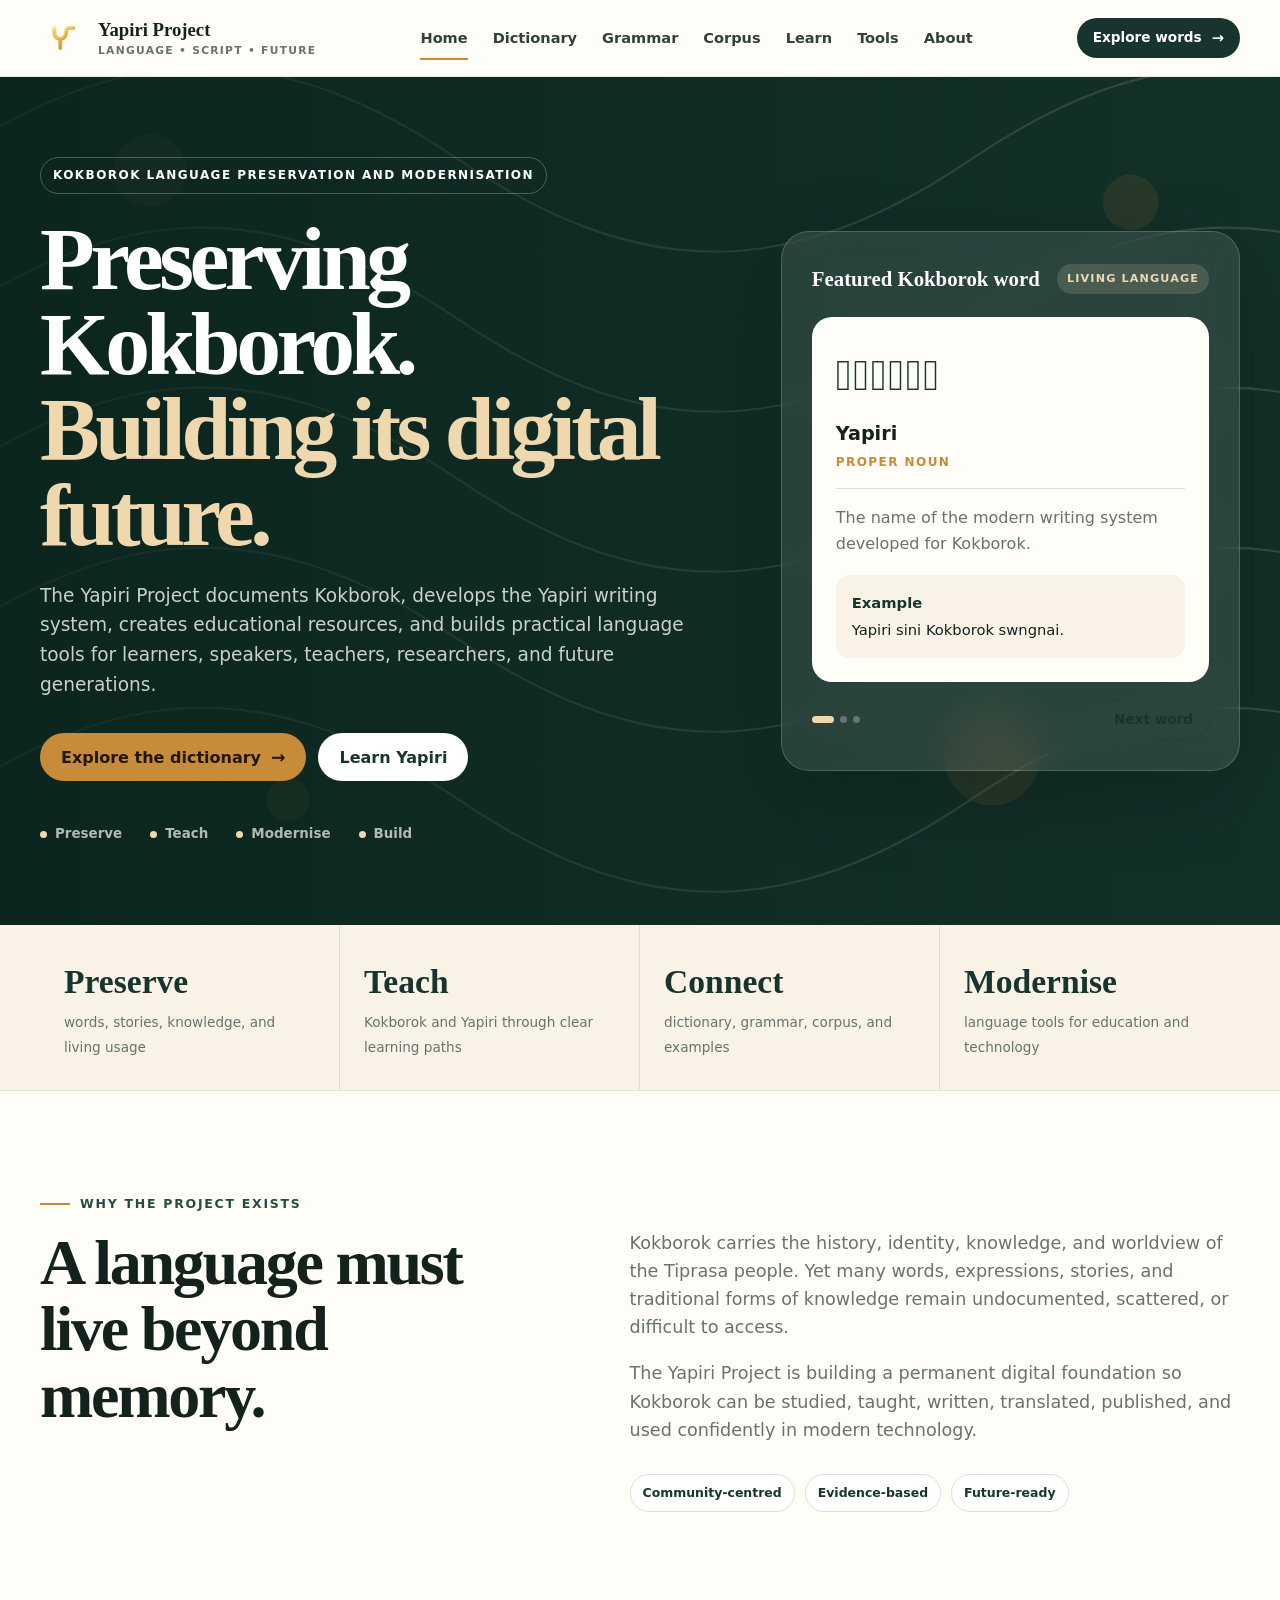
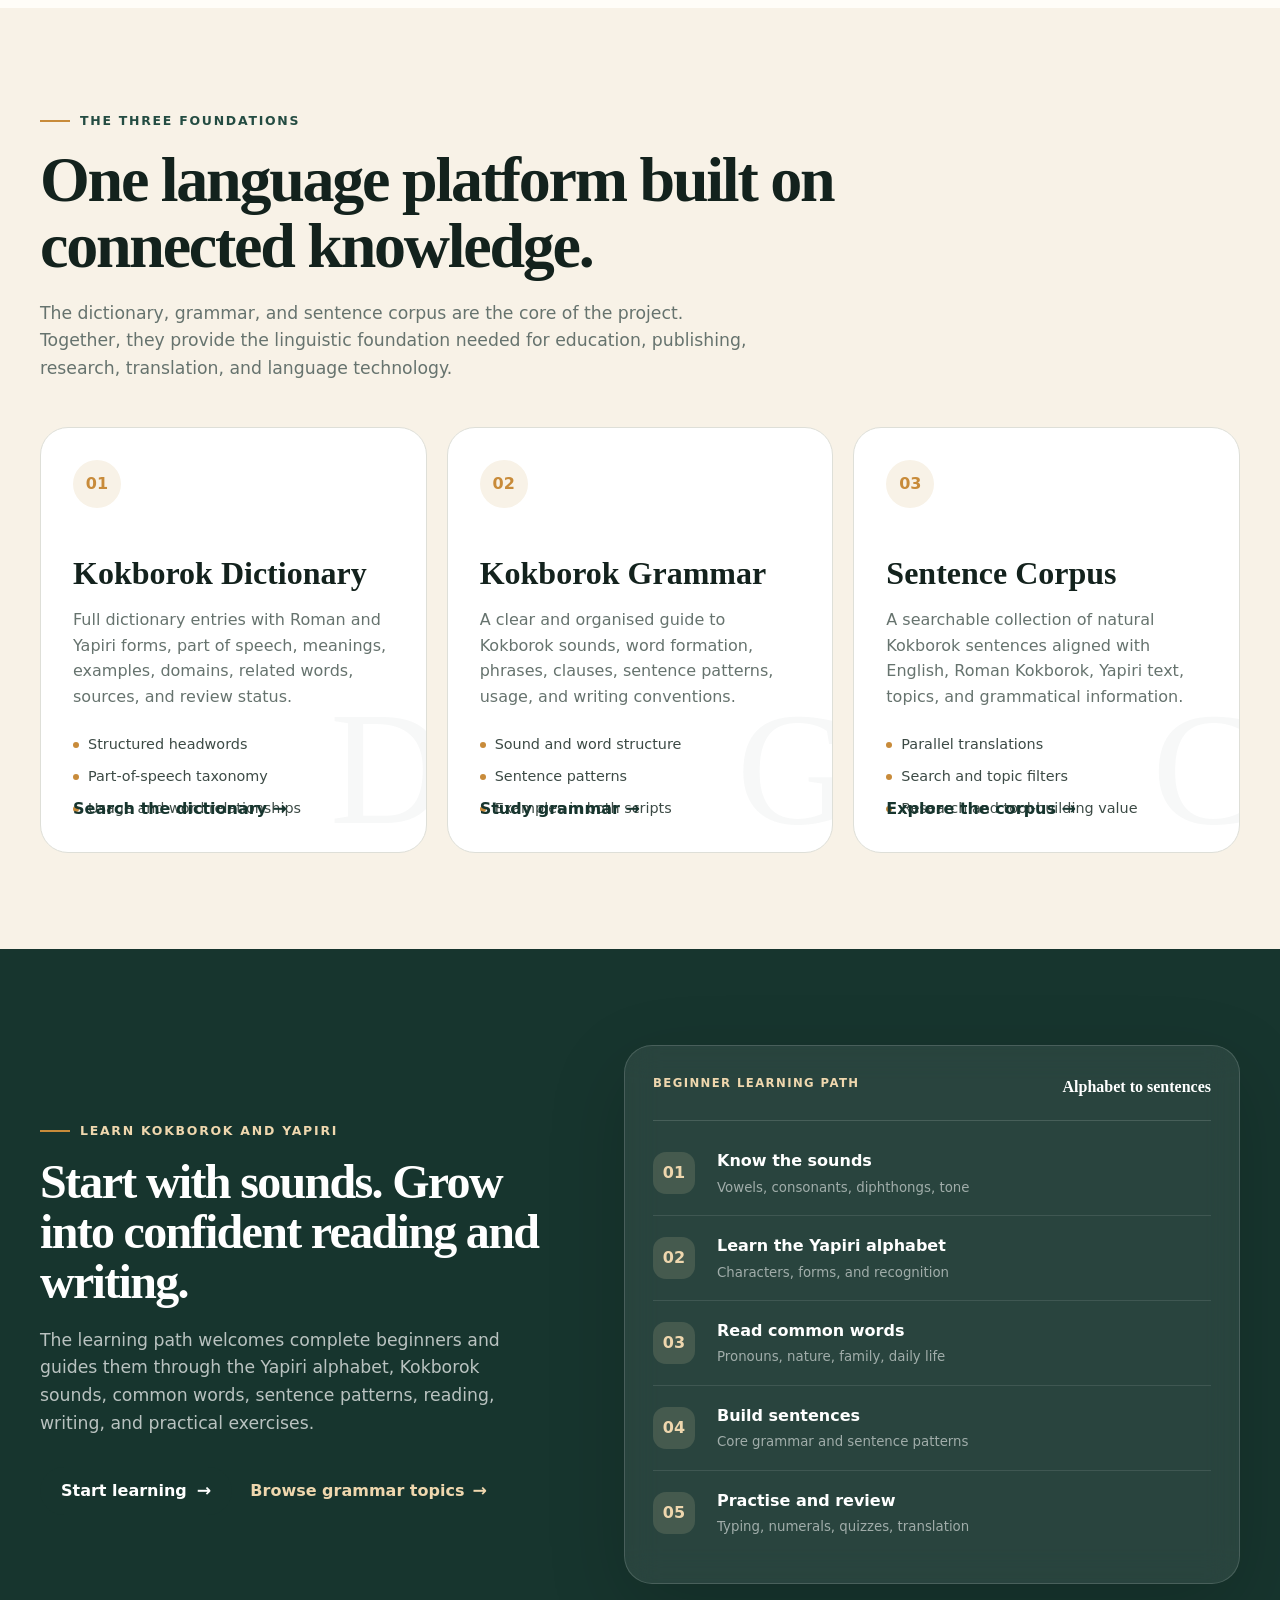
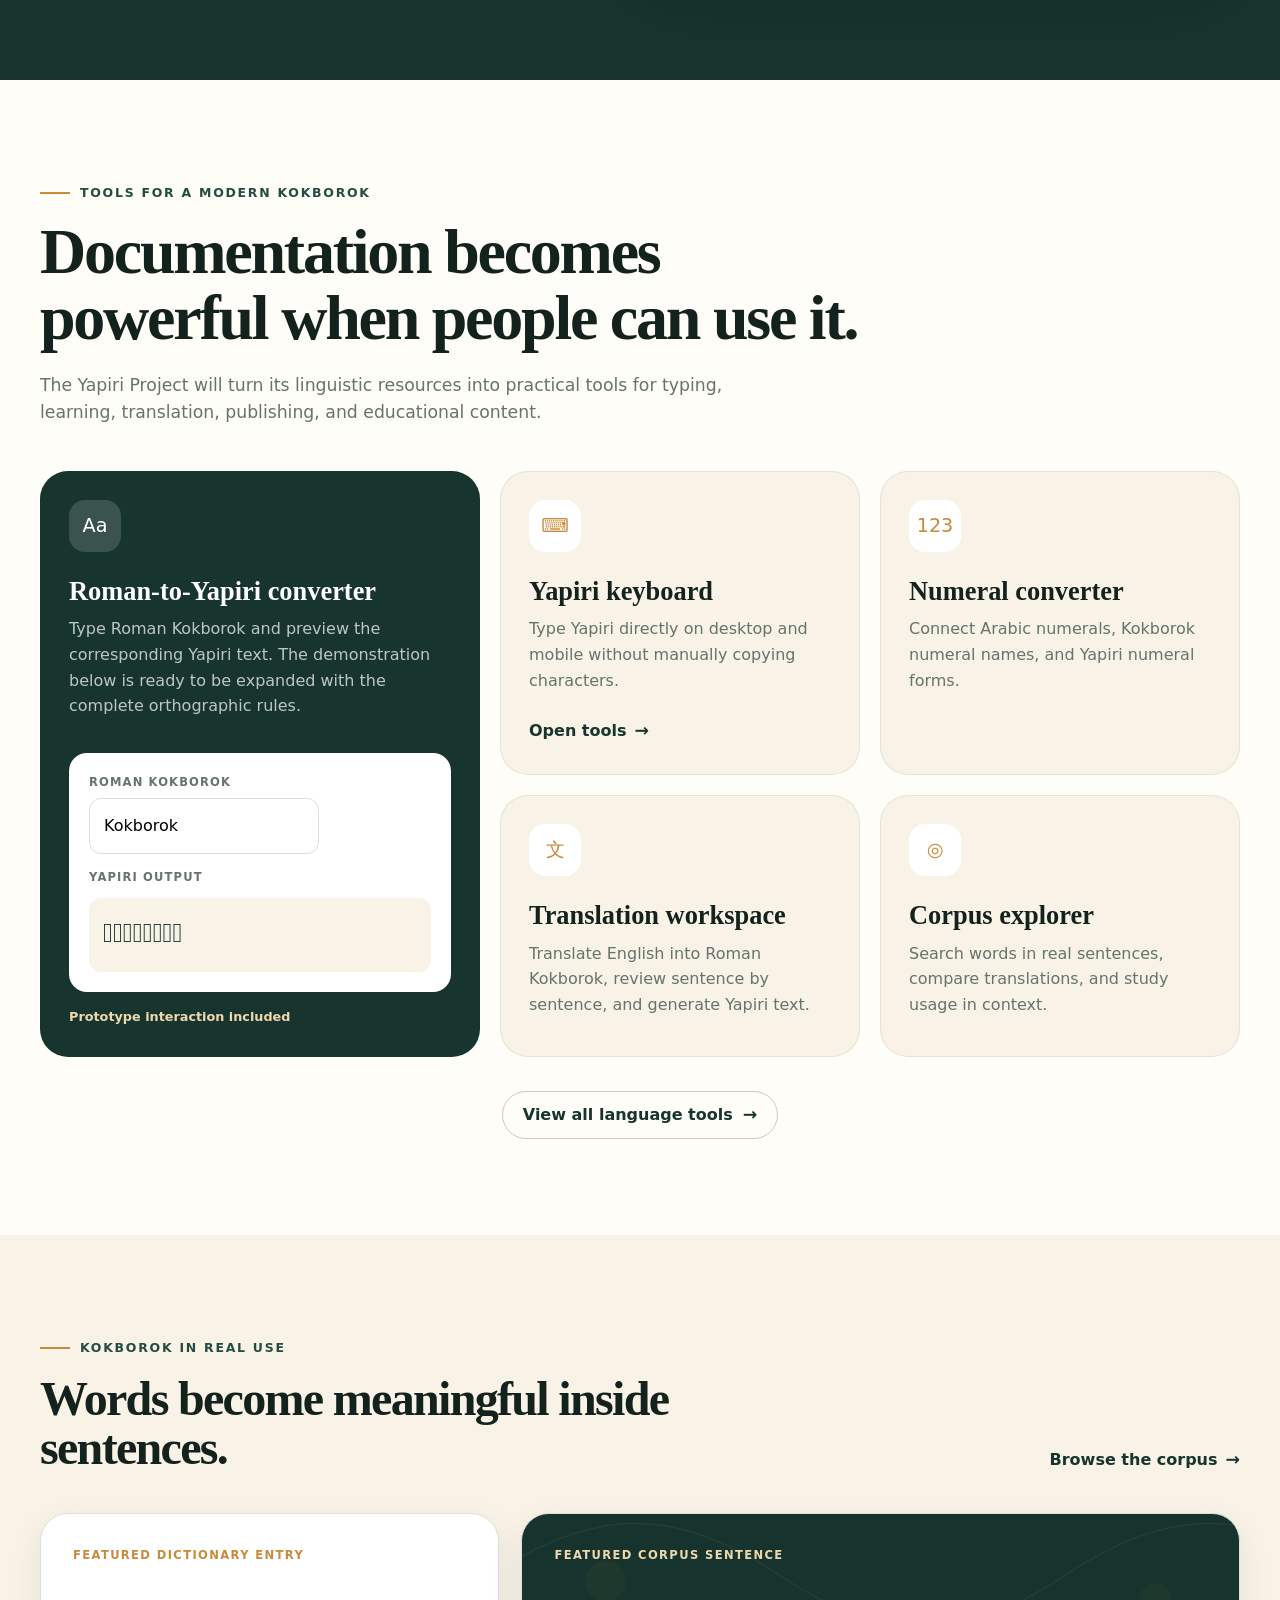
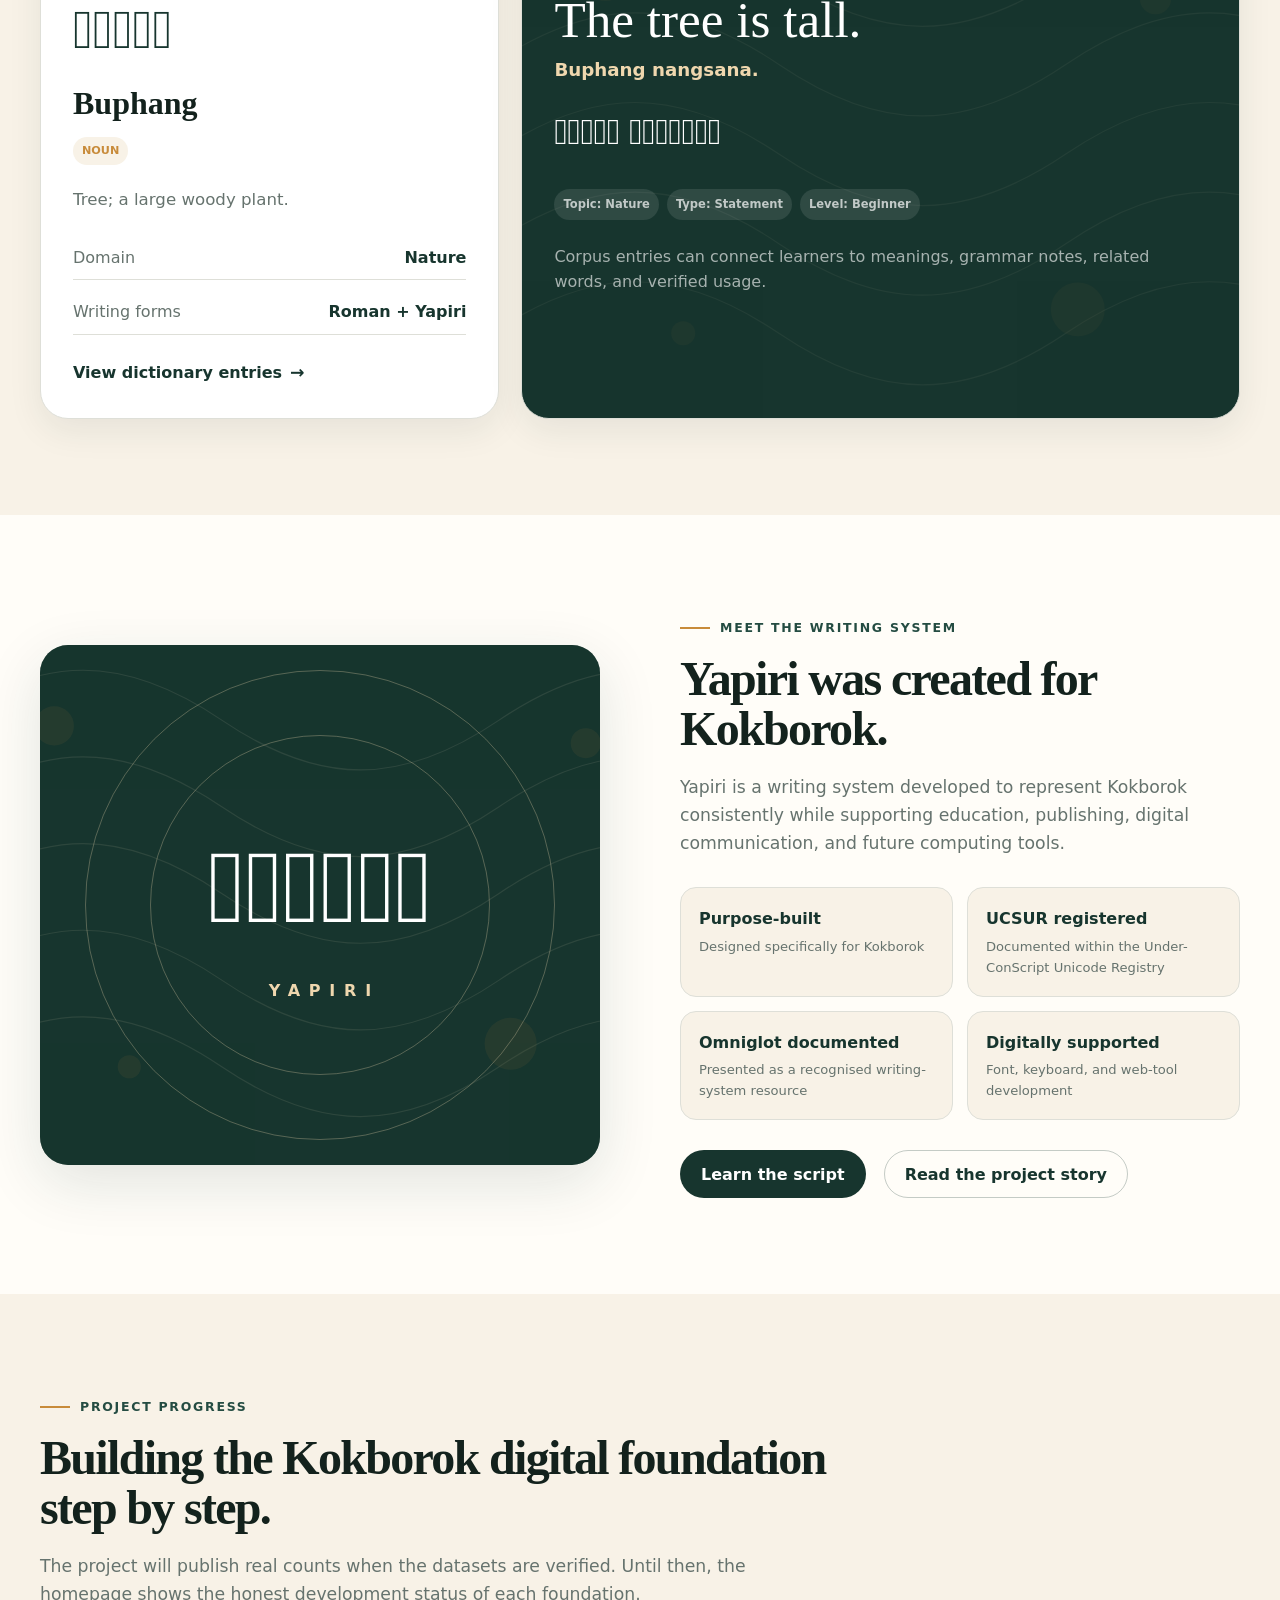
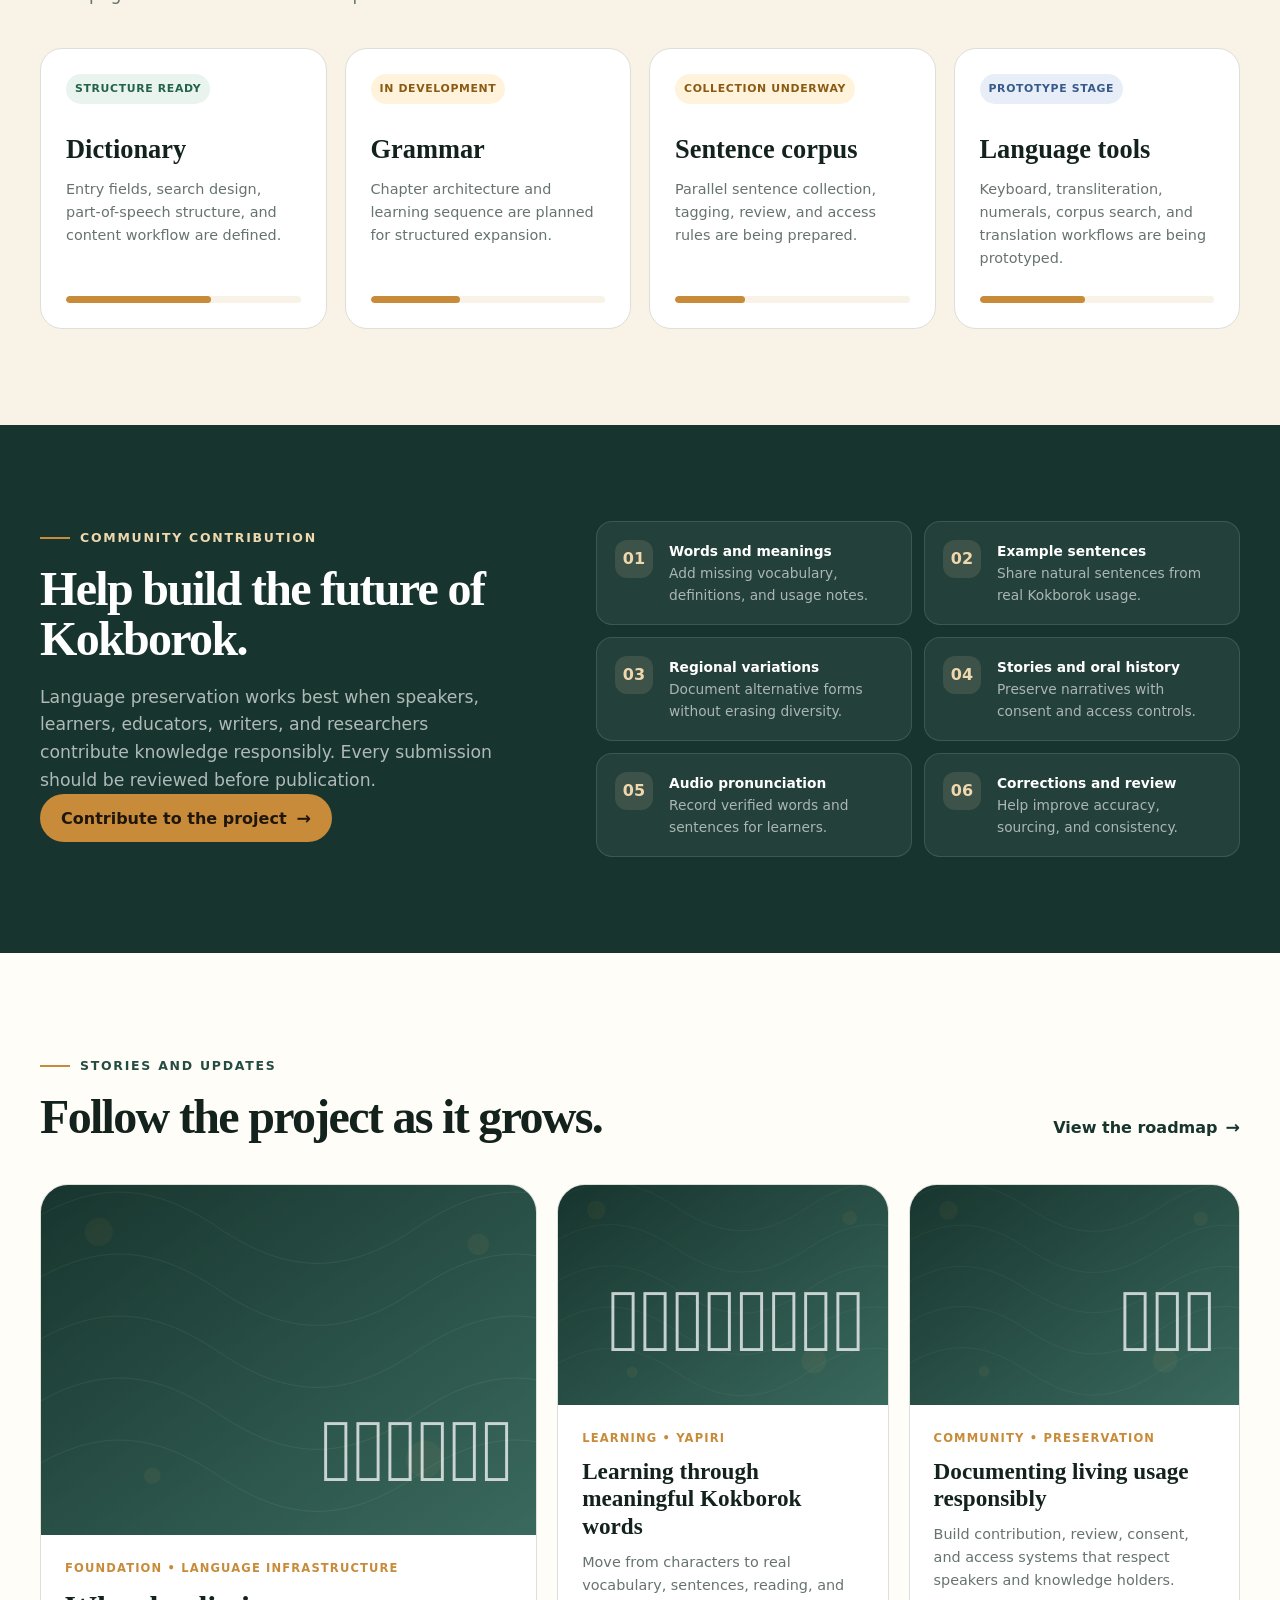
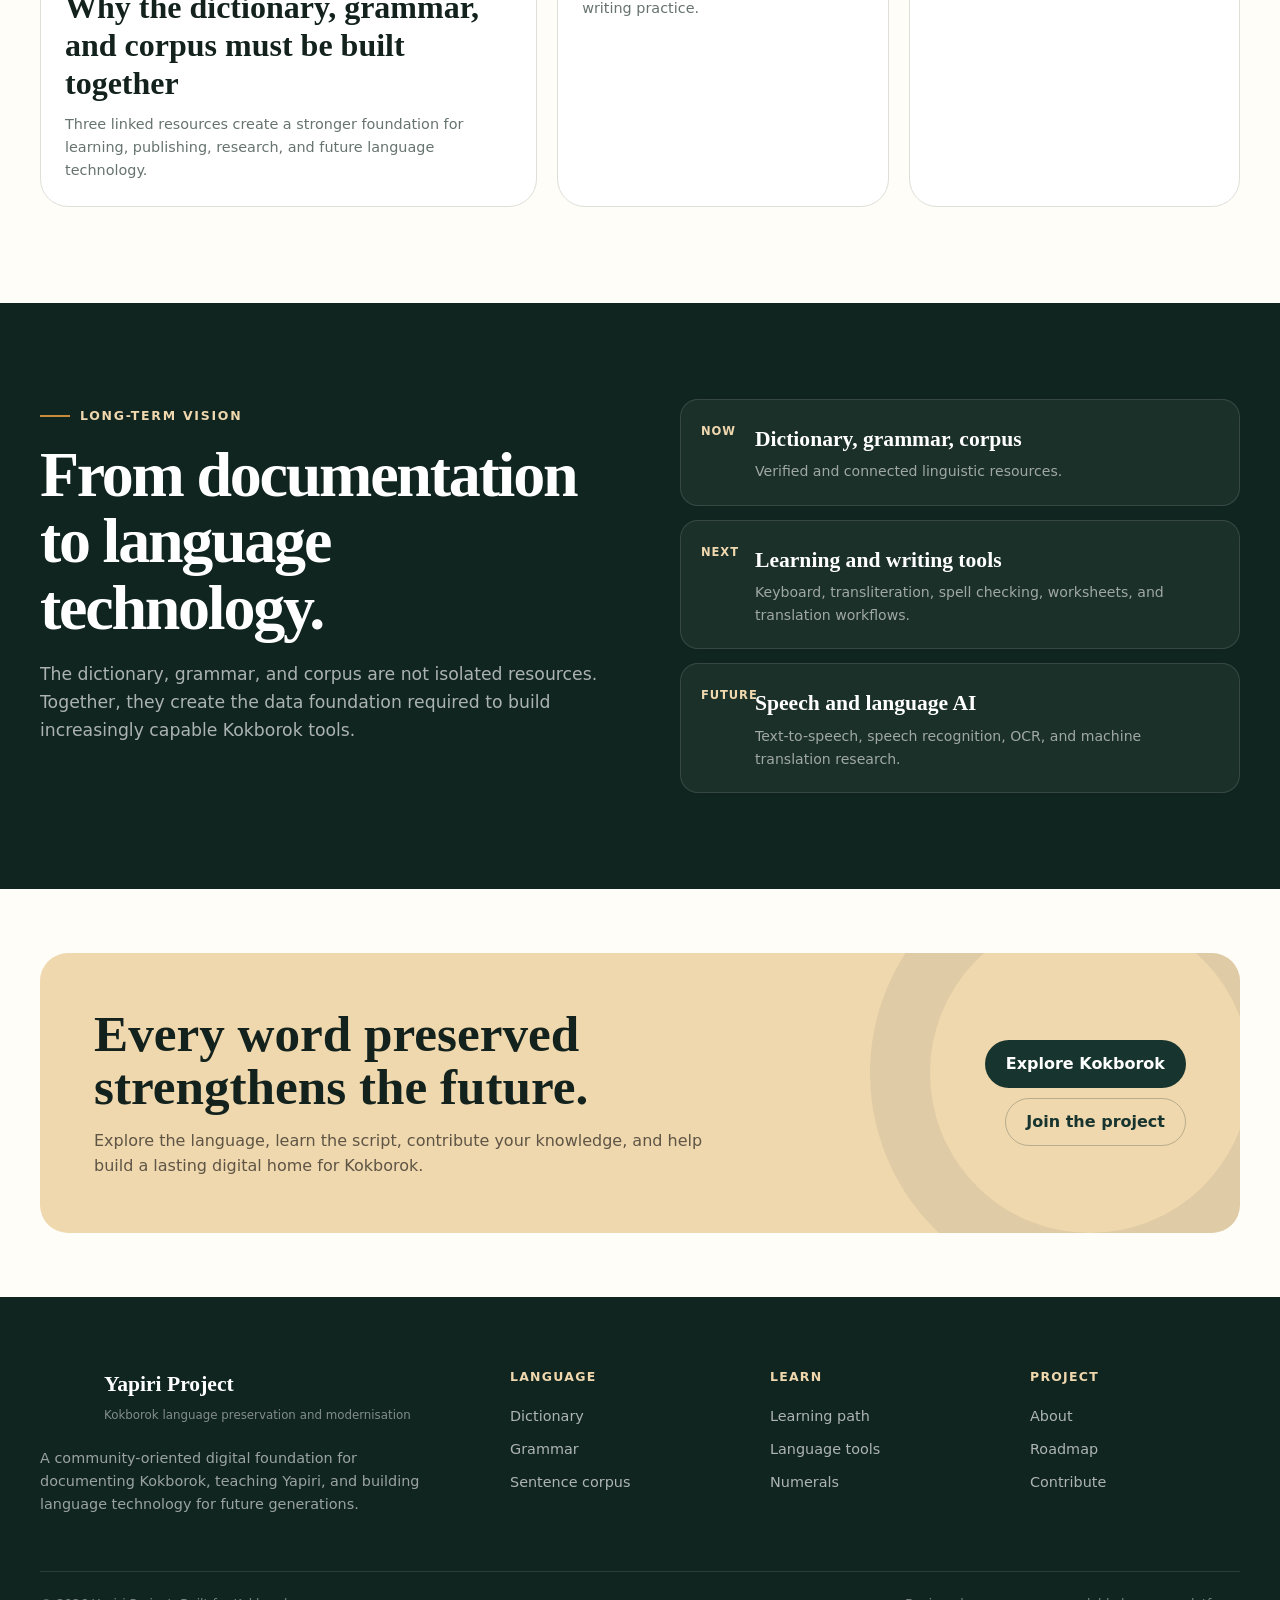
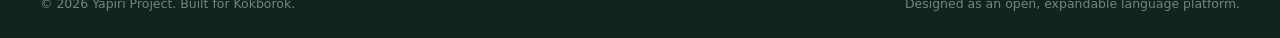
==== commit dd22bfbf: "Update index.html" ====
--- a/index.html
+++ b/index.html
@@ -23,7 +23,7 @@
   <div class="container nav-wrap">
     <a class="brand" href="index.html" aria-label="Yapiri Project home">
       <img
-        src="assets/img/logo-mark.png"
+        src="assets/img/brand_logo.png"
         alt="Yapiri Project logo"
         width="48"
         height="48"
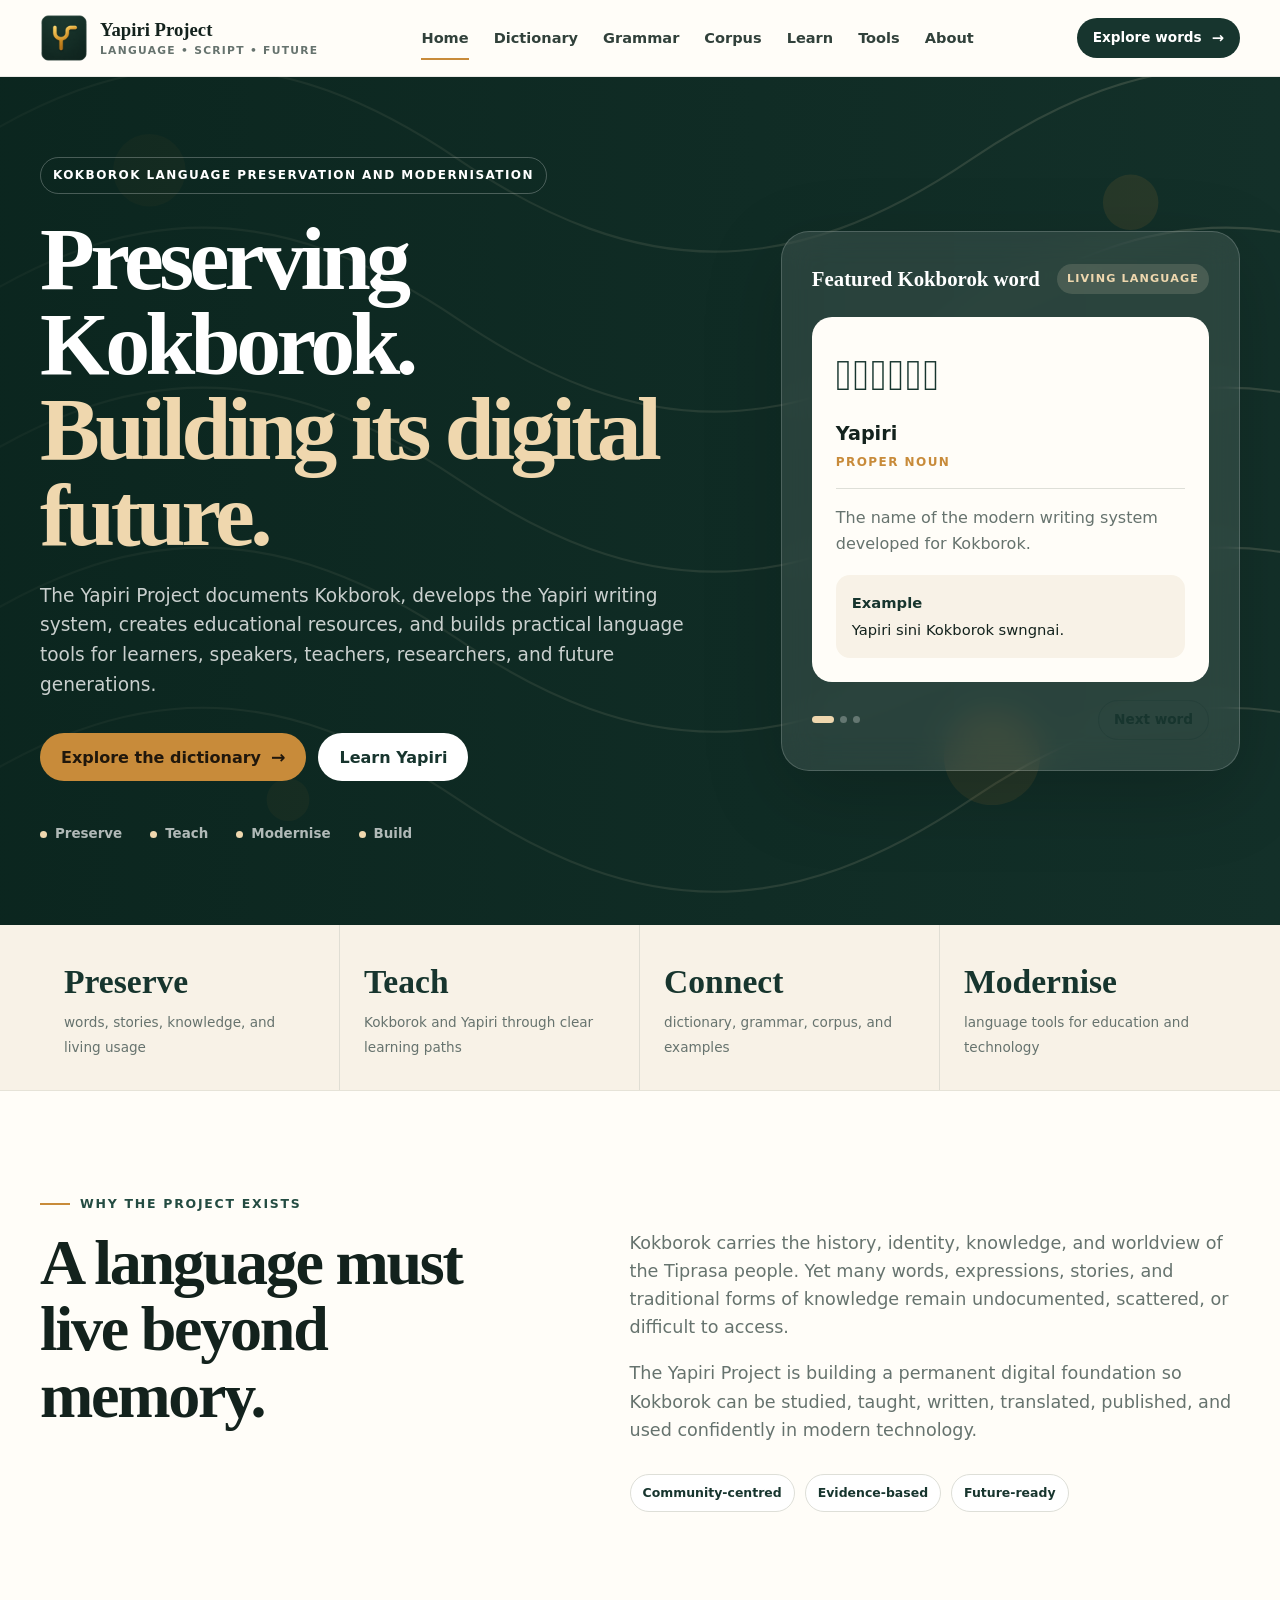
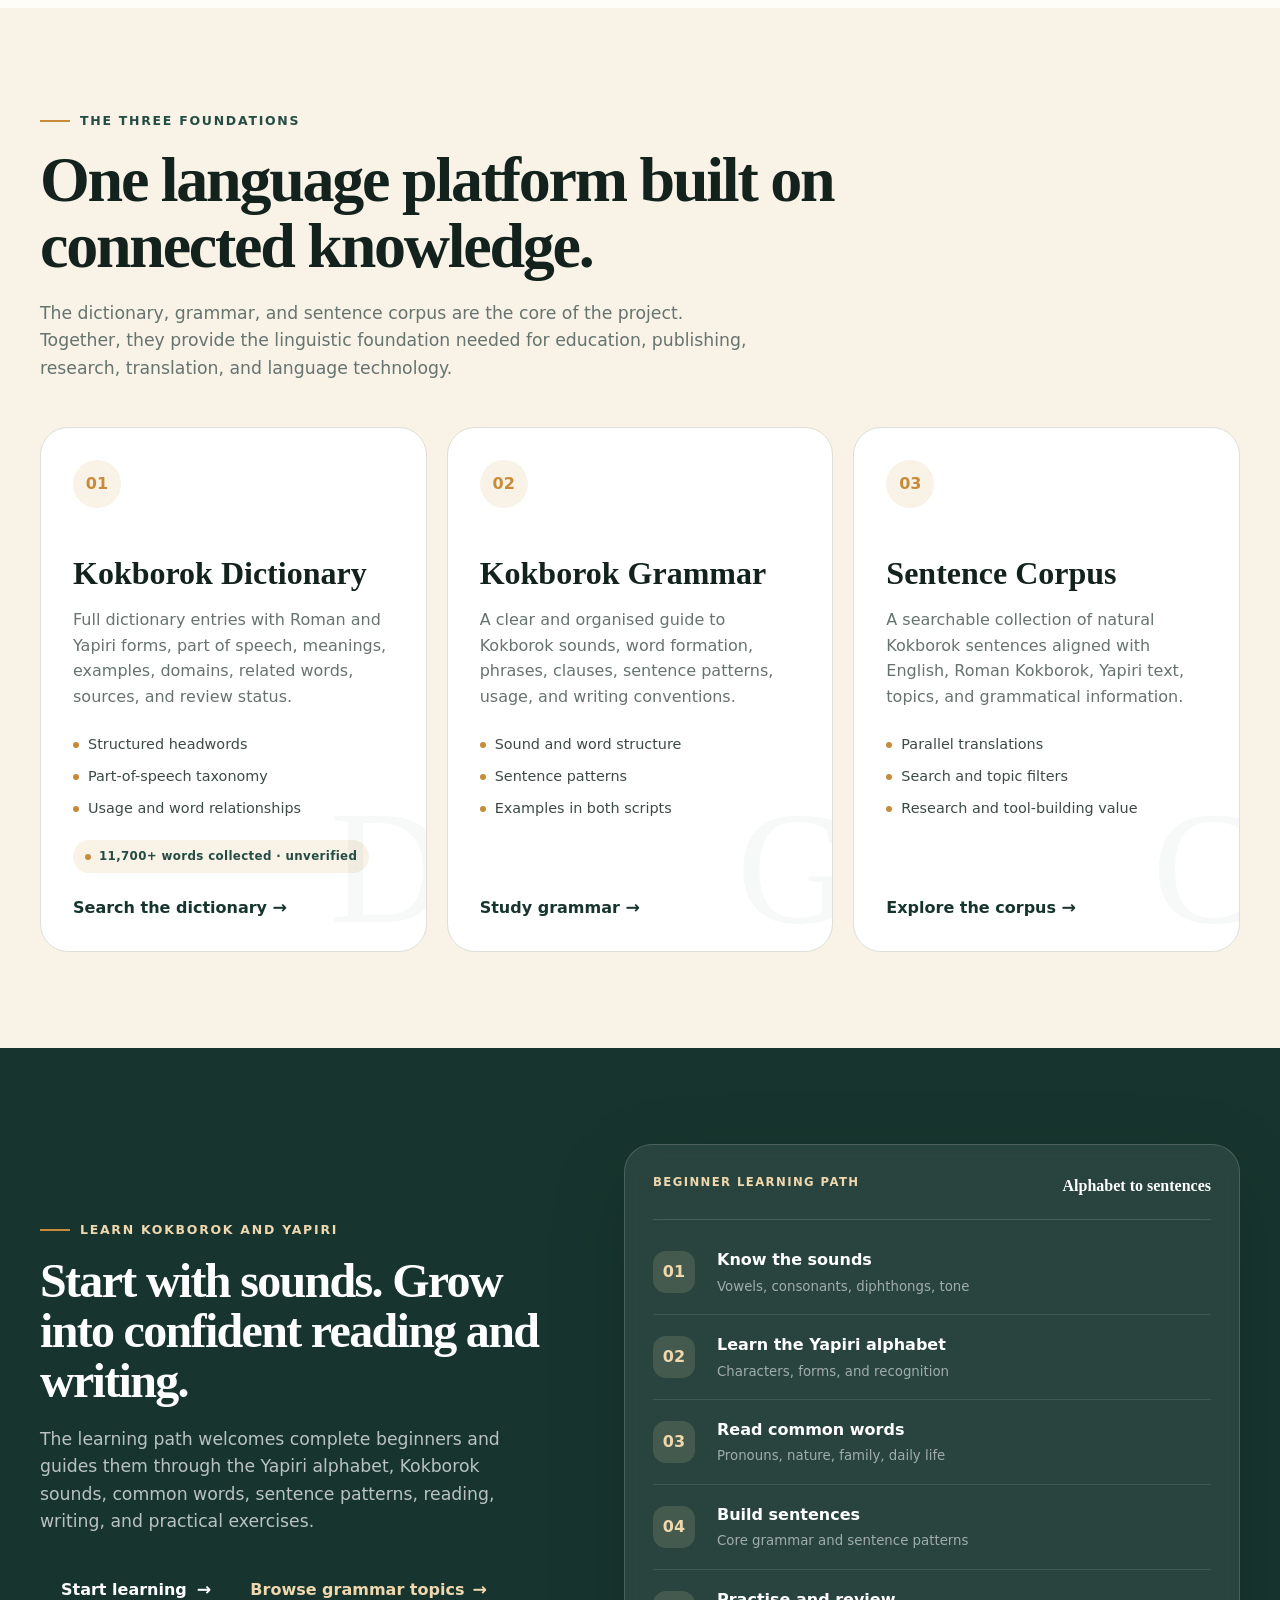
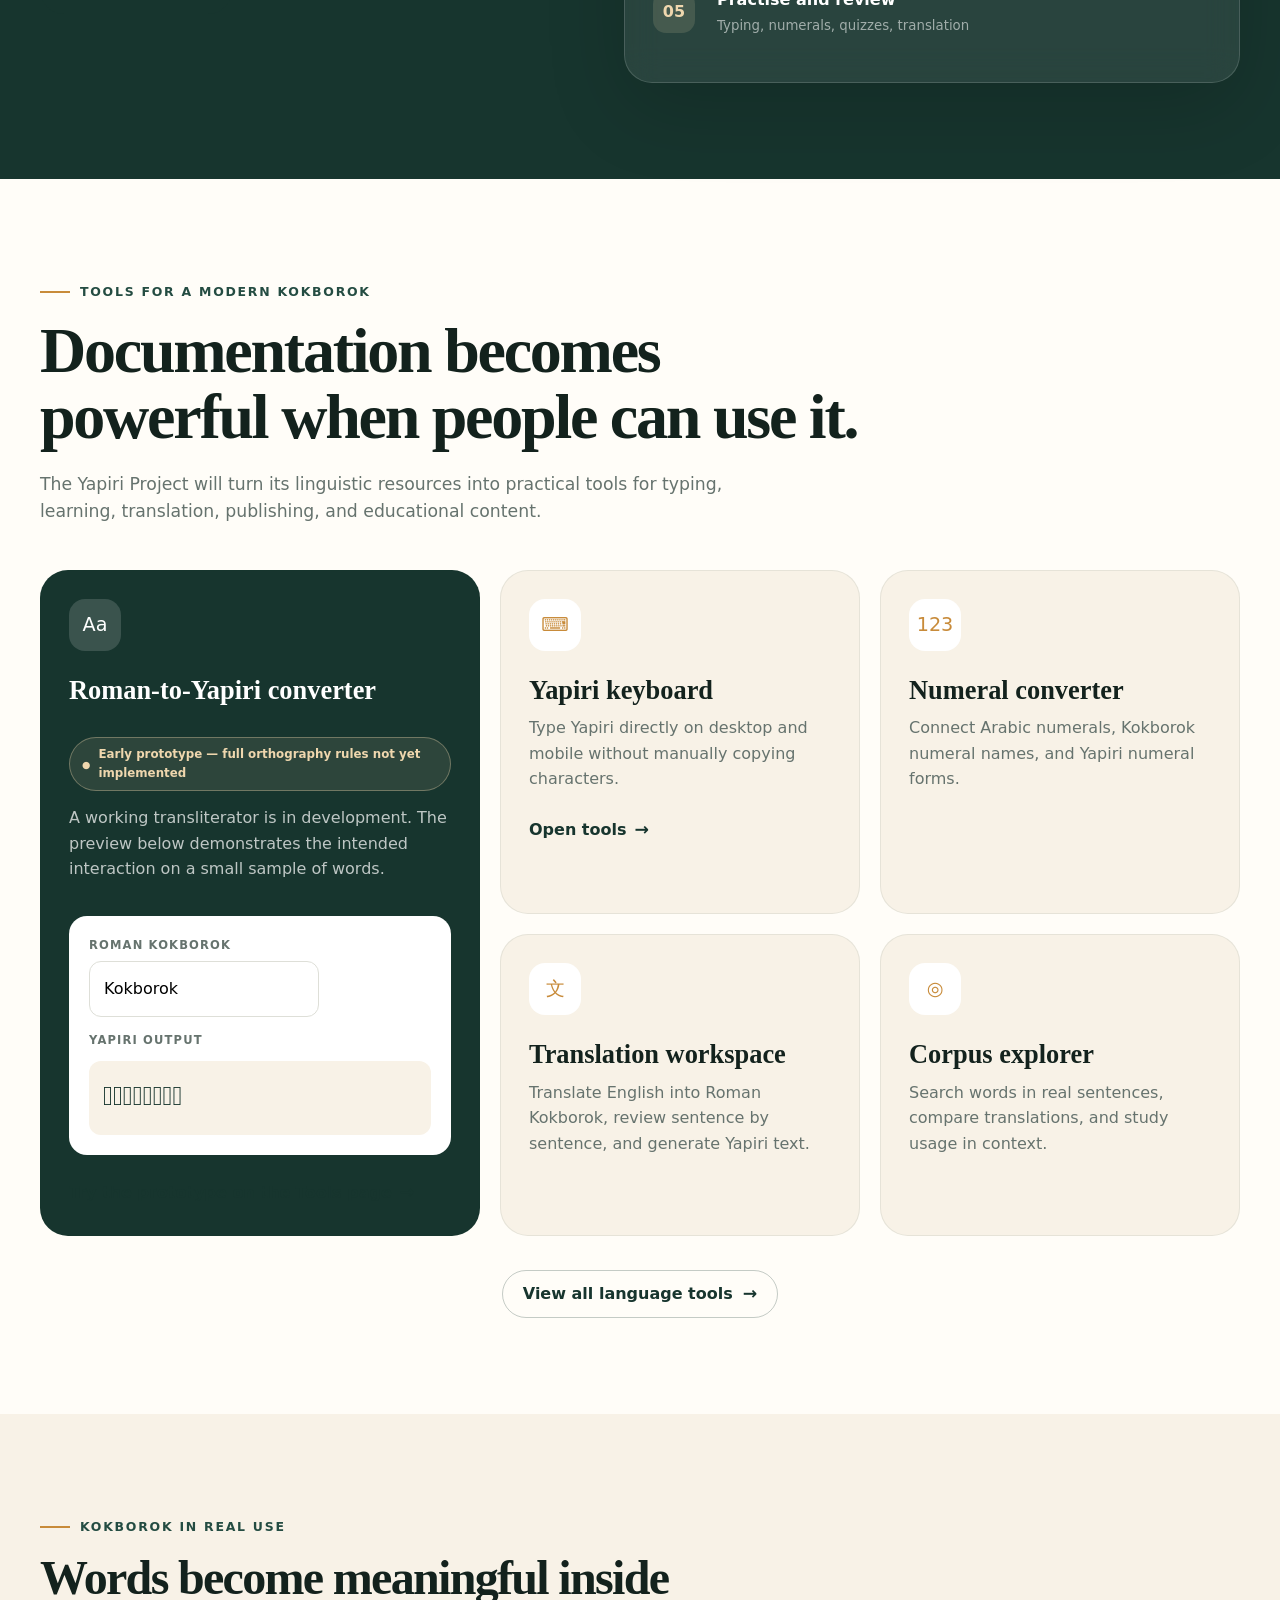
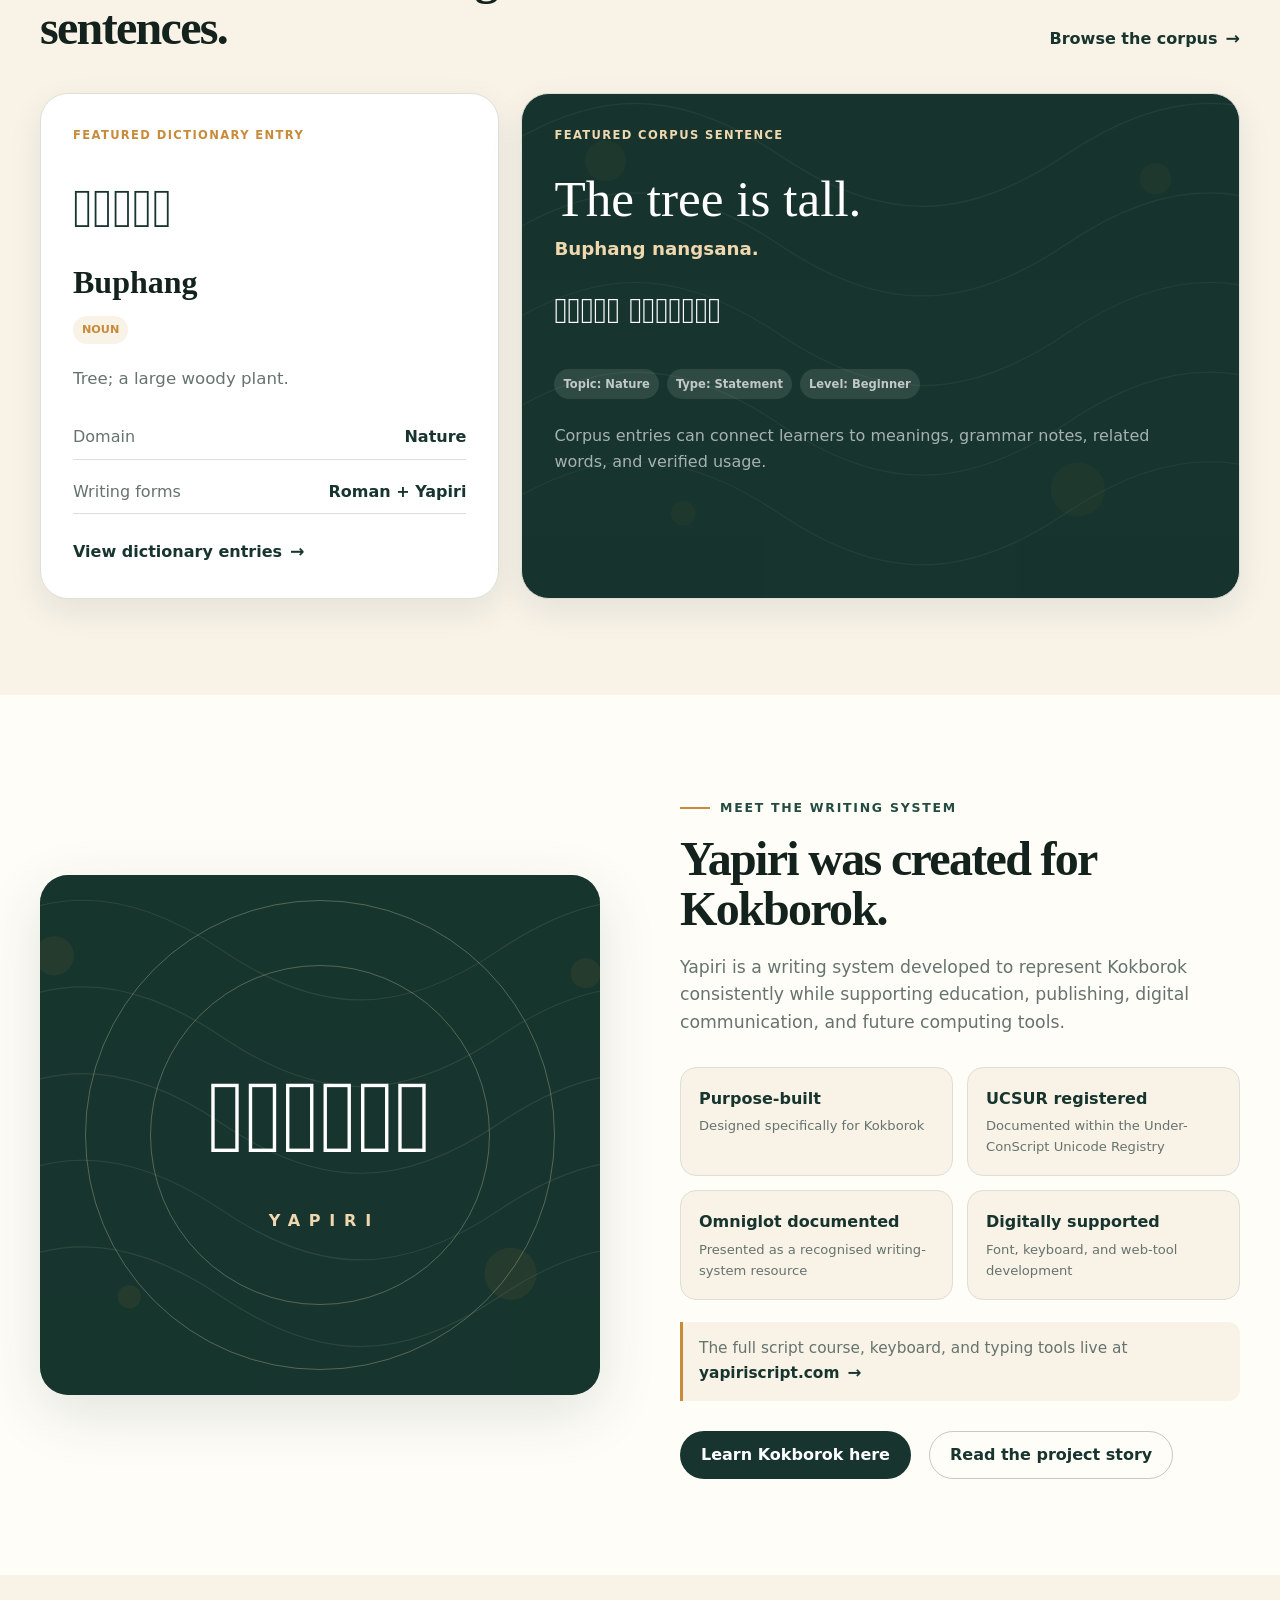
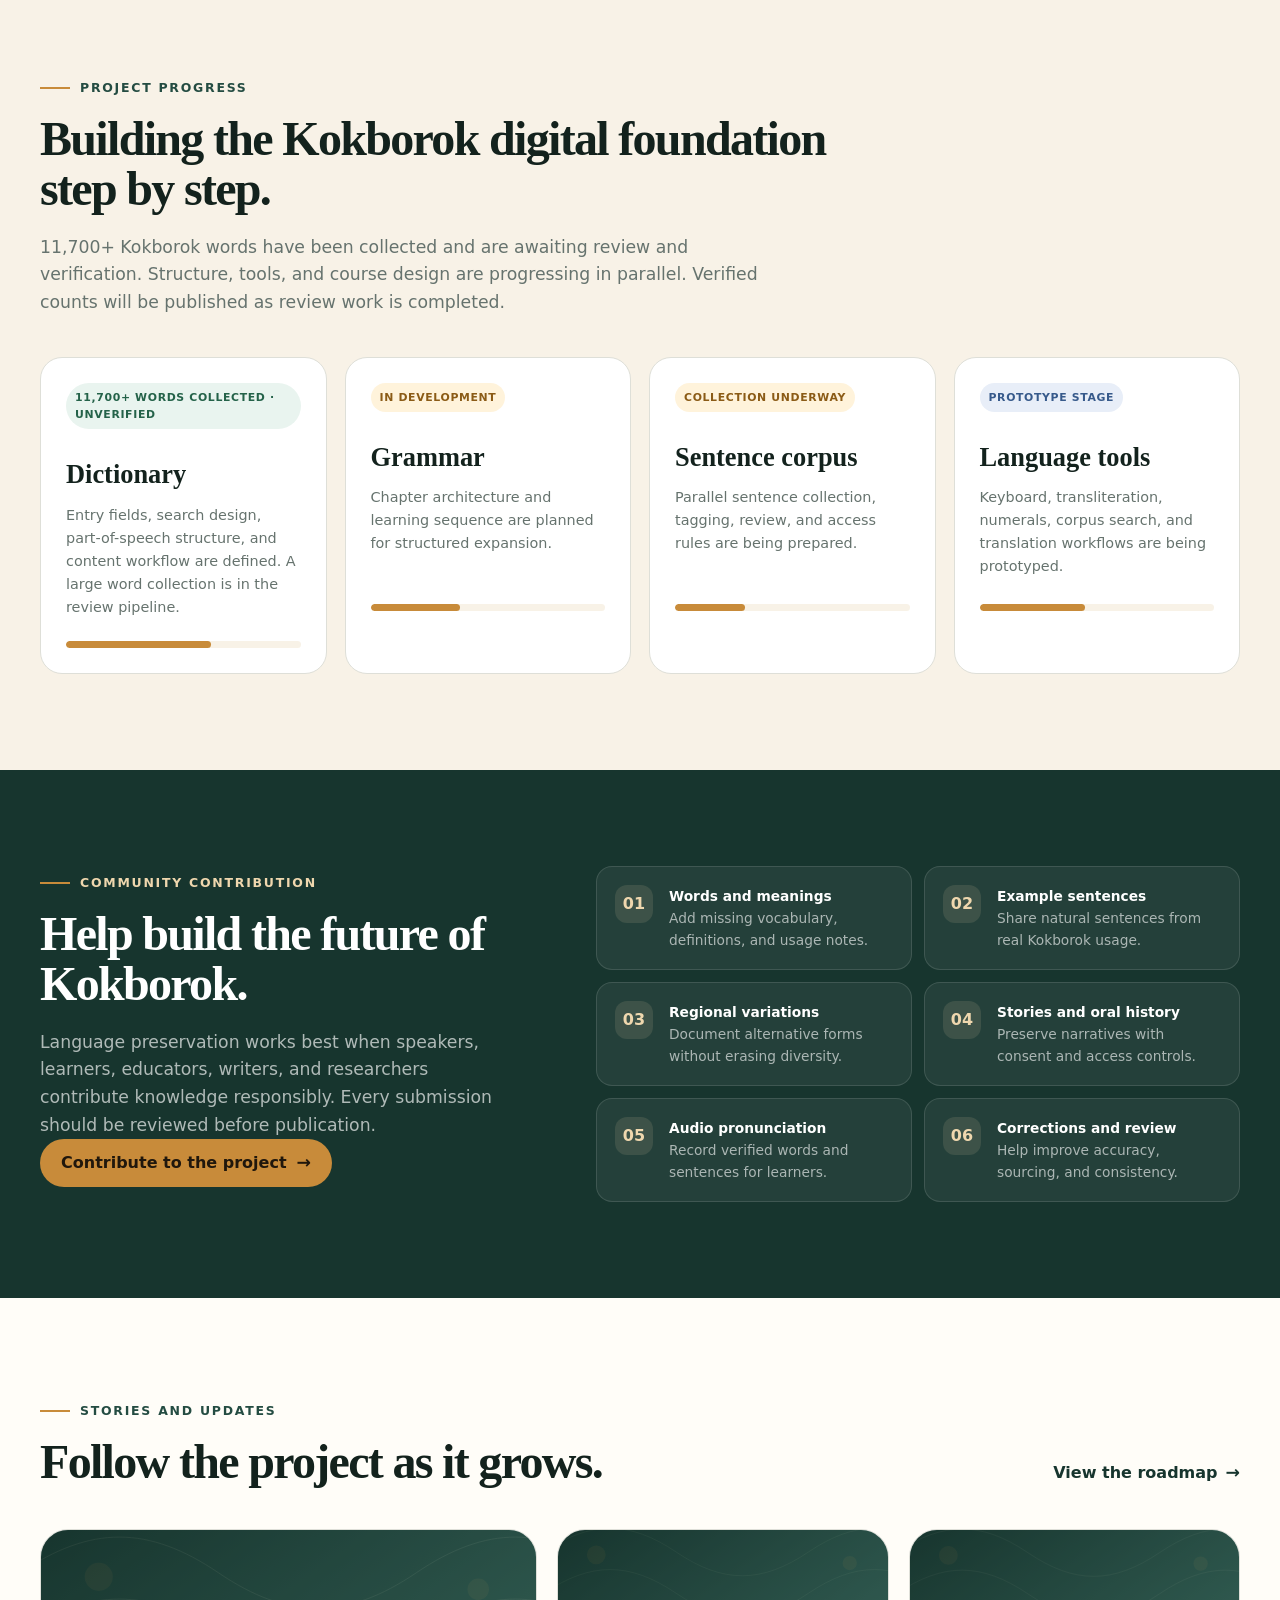
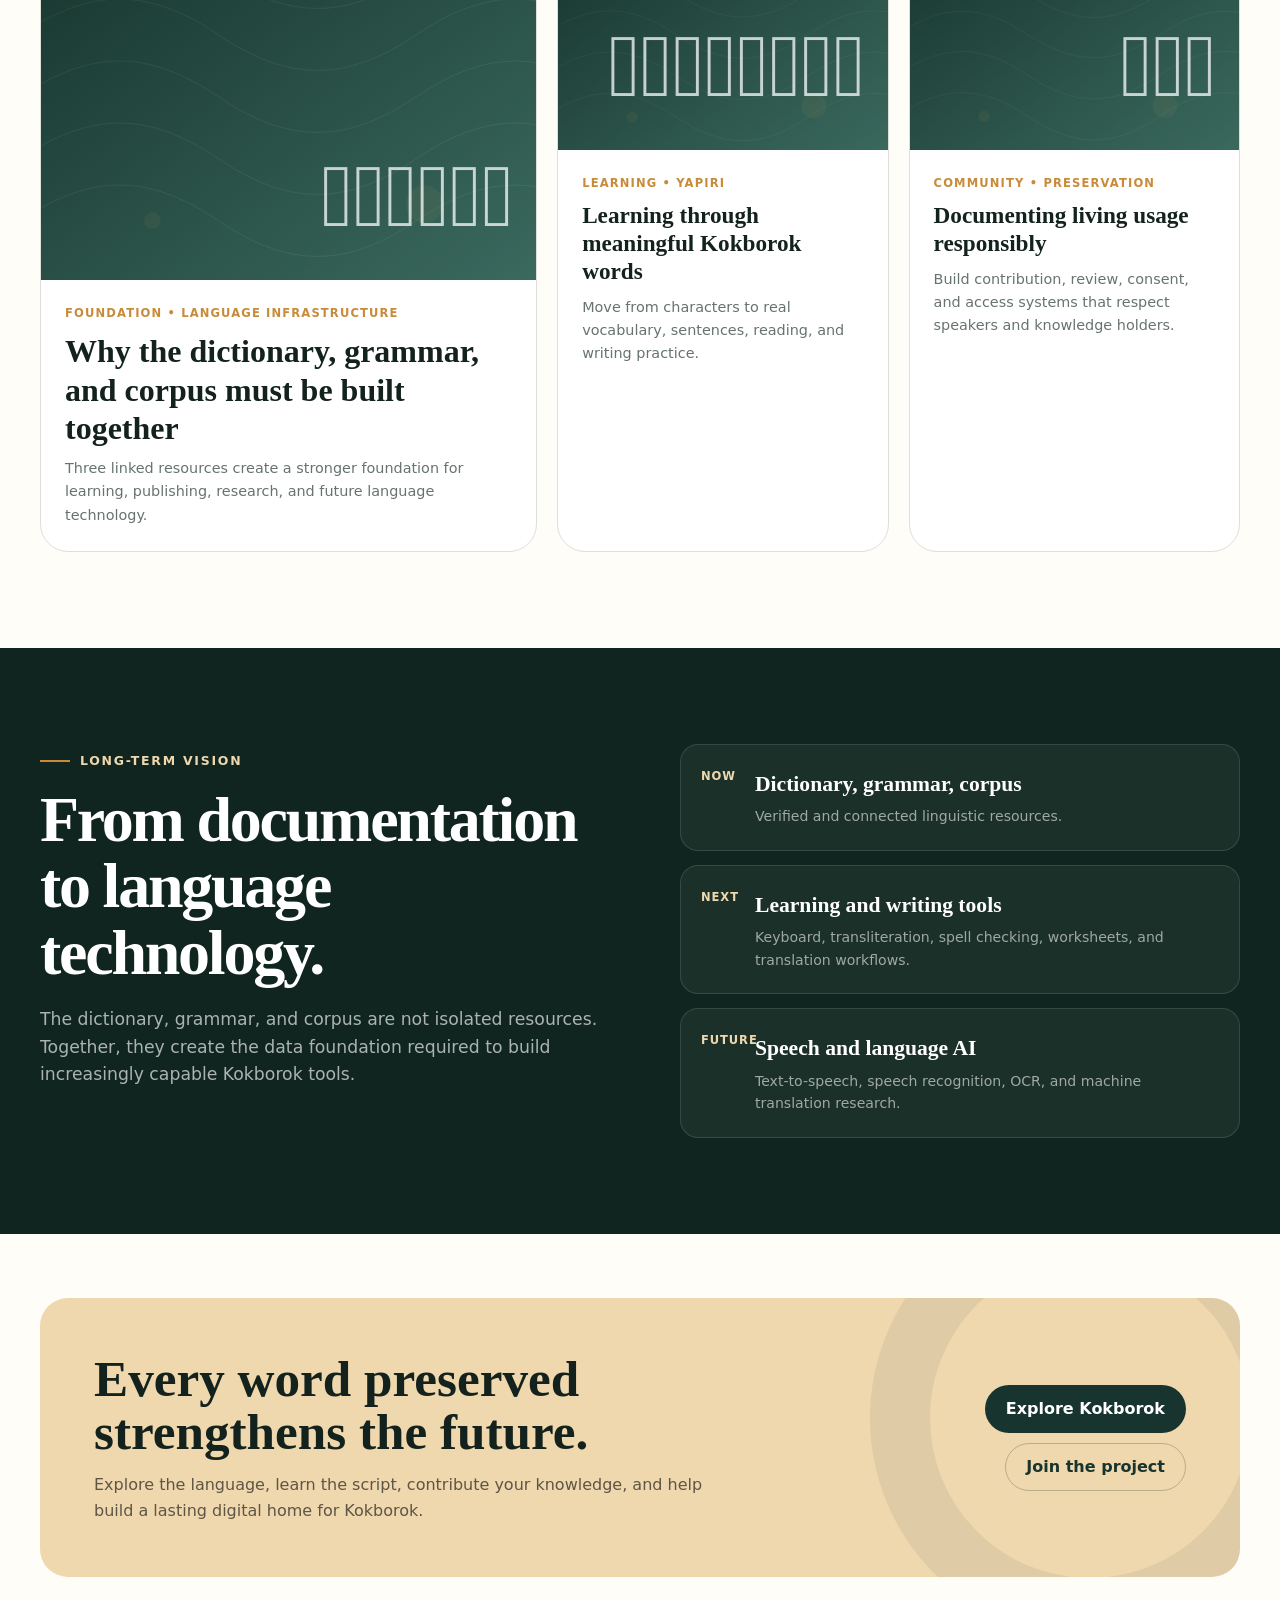
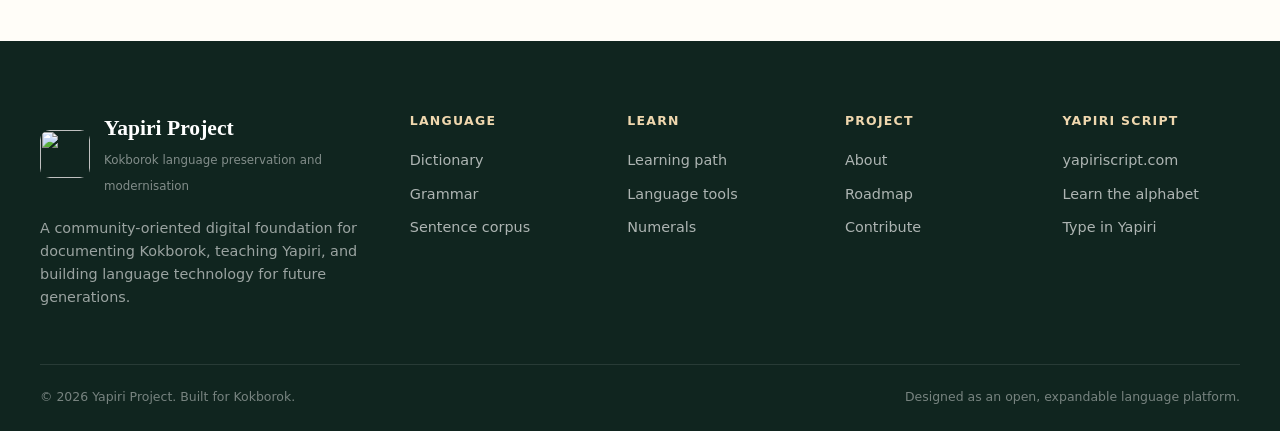
==== commit 4a596115: "Add files via upload" ====
--- a/index.html
+++ b/index.html
@@ -119,6 +119,7 @@
           <h3>Kokborok Dictionary</h3>
           <p>Full dictionary entries with Roman and Yapiri forms, part of speech, meanings, examples, domains, related words, sources, and review status.</p>
           <div class="foundation-list"><span>Structured headwords</span><span>Part-of-speech taxonomy</span><span>Usage and word relationships</span></div>
+          <div class="foundation-count">11,700+ words collected · unverified</div>
           <a class="card-link" href="dictionary.html">Search the dictionary <span class="icon-arrow">→</span></a>
           <div class="card-watermark">D</div>
         </article>
@@ -179,14 +180,15 @@
         <article class="tool-card featured reveal">
           <div class="tool-icon">Aa</div>
           <h3>Roman-to-Yapiri converter</h3>
-          <p>Type Roman Kokborok and preview the corresponding Yapiri text. The demonstration below is ready to be expanded with the complete orthographic rules.</p>
+          <div class="tool-status tool-status-top">Early prototype — full orthography rules not yet implemented</div>
+          <p>A working transliterator is in development. The preview below demonstrates the intended interaction on a small sample of words.</p>
           <div class="demo-translator">
             <div class="demo-label">Roman Kokborok</div>
             <input class="demo-input" data-translator-input value="Kokborok" aria-label="Roman Kokborok sample input">
             <div class="demo-label" style="margin-top:14px">Yapiri output</div>
             <div class="demo-output" data-translator-output>󱲩󱲤󱲩󱲪󱲤󱲷󱲤󱲩</div>
           </div>
-          <div class="tool-status">Prototype interaction included</div>
+          <a class="text-link" href="tools.html">Try the prototype on the Tools page <span class="icon-arrow">→</span></a>
         </article>
 
         <article class="tool-card reveal"><div class="tool-icon">⌨</div><h3>Yapiri keyboard</h3><p>Type Yapiri directly on desktop and mobile without manually copying characters.</p><a class="text-link" href="tools.html">Open tools <span class="icon-arrow">→</span></a></article>
@@ -245,7 +247,8 @@
           <div><strong>Omniglot documented</strong><span>Presented as a recognised writing-system resource</span></div>
           <div><strong>Digitally supported</strong><span>Font, keyboard, and web-tool development</span></div>
         </div>
-        <div class="learning-actions"><a class="btn btn-primary" href="learn.html">Learn the script</a><a class="btn btn-outline" href="about.html">Read the project story</a></div>
+        <p class="section-copy yapiri-cross-link">The full script course, keyboard, and typing tools live at <a href="https://yapiriscript.com" class="text-link">yapiriscript.com <span class="icon-arrow">→</span></a></p>
+        <div class="learning-actions"><a class="btn btn-primary" href="learn.html">Learn Kokborok here</a><a class="btn btn-outline" href="about.html">Read the project story</a></div>
       </div>
     </div>
   </section>
@@ -254,10 +257,10 @@
     <div class="container">
       <span class="section-kicker">Project progress</span>
       <h2 class="section-title small">Building the Kokborok digital foundation step by step.</h2>
-      <p class="section-copy">The project will publish real counts when the datasets are verified. Until then, the homepage shows the honest development status of each foundation.</p>
+      <p class="section-copy">11,700+ Kokborok words have been collected and are awaiting review and verification. Structure, tools, and course design are progressing in parallel. Verified counts will be published as review work is completed.</p>
 
       <div class="progress-grid">
-        <article class="progress-card reveal"><span class="progress-status ready">Structure ready</span><h3>Dictionary</h3><p>Entry fields, search design, part-of-speech structure, and content workflow are defined.</p><div class="progress-track"><i style="width:62%"></i></div></article>
+        <article class="progress-card reveal"><span class="progress-status ready">11,700+ words collected · unverified</span><h3>Dictionary</h3><p>Entry fields, search design, part-of-speech structure, and content workflow are defined. A large word collection is in the review pipeline.</p><div class="progress-track"><i style="width:62%"></i></div></article>
         <article class="progress-card reveal"><span class="progress-status building">In development</span><h3>Grammar</h3><p>Chapter architecture and learning sequence are planned for structured expansion.</p><div class="progress-track"><i style="width:38%"></i></div></article>
         <article class="progress-card reveal"><span class="progress-status building">Collection underway</span><h3>Sentence corpus</h3><p>Parallel sentence collection, tagging, review, and access rules are being prepared.</p><div class="progress-track"><i style="width:30%"></i></div></article>
         <article class="progress-card reveal"><span class="progress-status prototype">Prototype stage</span><h3>Language tools</h3><p>Keyboard, transliteration, numerals, corpus search, and translation workflows are being prototyped.</p><div class="progress-track"><i style="width:45%"></i></div></article>
@@ -333,10 +336,11 @@
       <div class="footer-col"><h4>Language</h4><a href="dictionary.html">Dictionary</a><a href="grammar.html">Grammar</a><a href="corpus.html">Sentence corpus</a></div>
       <div class="footer-col"><h4>Learn</h4><a href="learn.html">Learning path</a><a href="tools.html">Language tools</a><a href="learn.html#numerals">Numerals</a></div>
       <div class="footer-col"><h4>Project</h4><a href="about.html">About</a><a href="about.html#roadmap">Roadmap</a><a href="about.html#contribute">Contribute</a></div>
+      <div class="footer-col"><h4>Yapiri Script</h4><a href="https://yapiriscript.com">yapiriscript.com</a><a href="https://yapiriscript.com/learn.html">Learn the alphabet</a><a href="https://yapiriscript.com/try.html">Type in Yapiri</a></div>
     </div>
     <div class="footer-bottom"><span>© <span data-year></span> Yapiri Project. Built for Kokborok.</span><span>Designed as an open, expandable language platform.</span></div>
   </div>
 </footer>
 <script src="assets/js/main.js"></script>
 </body>
-</html>
+</html>
--- a/assets/css/styles.css
+++ b/assets/css/styles.css
@@ -106,6 +106,20 @@
 .nav-actions { display: flex; align-items: center; gap: 10px; }
 .menu-toggle { display: none; width: 44px; height: 44px; border: 1px solid var(--line); background: white; border-radius: 12px; }
 .menu-toggle span { display:block; width:20px; height:2px; margin:4px auto; background:var(--ink); transition:var(--transition); }
+.brand img, .footer-brand img {
+  width: 48px;
+  height: 48px;
+  object-fit: contain;
+  flex-shrink: 0;
+  border-radius: 10px;
+}
+
+@media (max-width: 600px) {
+  .brand img {
+    width: 42px;
+    height: 42px;
+  }
+}
 
 .btn {
   display: inline-flex;
@@ -195,8 +209,24 @@
 .foundation-list { display:grid; gap:9px; margin-top:24px; color:#3c4a45; font-size:.9rem; }
 .foundation-list span { display:flex; align-items:center; gap:9px; }
 .foundation-list span::before { content:""; width:6px; height:6px; border-radius:50%; background:var(--gold); }
+.foundation-count {
+  display: inline-flex;
+  align-items: center;
+  gap: 8px;
+  margin-top: 20px;
+  padding: 7px 12px;
+  border-radius: 999px;
+  background: var(--cream);
+  color: var(--forest-2);
+  font-size: .74rem;
+  font-weight: 900;
+  letter-spacing: .03em;
+}
+.foundation-count::before { content: ""; width: 6px; height: 6px; border-radius: 50%; background: var(--gold); flex-shrink: 0; }
 .card-link { position:absolute; left:32px; bottom:30px; font-weight:900; color:var(--forest); }
 .card-watermark { position:absolute; right:-20px; bottom:-45px; font-family:Georgia,serif; font-size:10rem; color:rgba(23,53,46,.035); }
+/* When a foundation-count badge is present, push the card-link down so it doesn't overlap */
+.foundation-card:has(.foundation-count) { padding-bottom: 78px; }
 
 .split { display:grid; grid-template-columns:1fr 1fr; gap:80px; align-items:center; }
 .visual-board { position:relative; min-height:530px; border-radius:var(--radius-lg); background:var(--forest); overflow:hidden; box-shadow:var(--shadow); }
@@ -226,6 +256,19 @@
 .demo-input { padding:14px; border:1px solid var(--line); border-radius:12px; }
 .demo-output { min-height:74px; margin-top:12px; padding:14px; border-radius:12px; background:var(--cream); font-family:"Yapiri", Georgia, serif; font-size:1.7rem; color:var(--forest); }
 .tool-status { margin-top:15px; color:var(--gold-light); font-size:.8rem; font-weight:800; }
+.tool-status-top {
+  display: inline-flex;
+  align-items: center;
+  gap: 8px;
+  margin: 22px 0 0;
+  padding: 7px 12px;
+  border: 1px solid rgba(239,215,174,.35);
+  border-radius: 999px;
+  background: rgba(239,215,174,.1);
+  font-size: .74rem;
+}
+.tool-status-top::before { content: "●"; color: var(--gold-light); font-size: .6rem; }
+.tool-card.featured p { margin-top: 14px; }
 
 .quote-section { color:white; background:var(--forest); }
 .quote-wrap { display:grid; grid-template-columns:.75fr 1.25fr; gap:80px; align-items:start; }
@@ -252,7 +295,7 @@
 .cta-actions { position:relative; z-index:1; display:flex; flex-wrap:wrap; justify-content:flex-end; gap:10px; }
 
 .site-footer { padding:70px 0 24px; color:white; background:#10251f; }
-.footer-grid { display:grid; grid-template-columns:1.5fr repeat(3,.75fr); gap:50px; }
+.footer-grid { display:grid; grid-template-columns:1.3fr repeat(4,.7fr); gap:40px; }
 .footer-brand { display:flex; gap:14px; align-items:center; }
 .footer-brand img { width:50px; }
 .footer-brand strong { display:block; font-family:Georgia,serif; font-size:1.35rem; }
@@ -378,8 +421,8 @@
   .tool-card.featured { grid-row:auto; grid-column:1 / -1; min-height:auto; }
   .news-grid { grid-template-columns:1fr 1fr; }
   .news-grid .story:first-child { grid-column:1 / -1; }
-  .footer-grid { grid-template-columns:1.3fr 1fr 1fr; }
-  .footer-col:last-child { grid-column:2; }
+  .footer-grid { grid-template-columns:1.2fr 1fr 1fr; gap:30px 25px; }
+  .footer-grid > div:first-child { grid-column:1 / -1; }
   .content-grid { grid-template-columns:1fr; }
   .side-nav { position:static; display:flex; gap:6px; overflow:auto; white-space:nowrap; }
   .side-nav strong { display:none; }
@@ -410,7 +453,6 @@
   .cta-actions { justify-content:flex-start; }
   .footer-grid { grid-template-columns:1fr 1fr; gap:35px 25px; }
   .footer-grid > div:first-child { grid-column:1 / -1; }
-  .footer-col:last-child { grid-column:auto; }
   .footer-bottom { flex-direction:column; }
   .page-hero { padding:65px 0 50px; }
   .search-bar { grid-template-columns:1fr; }
@@ -496,6 +538,16 @@
 .recognition-grid strong, .recognition-grid span { display:block; }
 .recognition-grid strong { color:var(--forest); }
 .recognition-grid span { margin-top:4px; color:var(--muted); font-size:.82rem; }
+.yapiri-cross-link {
+  margin-top: 22px;
+  padding: 14px 16px;
+  border-left: 3px solid var(--gold);
+  background: var(--cream);
+  border-radius: 0 12px 12px 0;
+  color: var(--muted);
+  font-size: .96rem;
+}
+.yapiri-cross-link .text-link { color: var(--forest); font-weight: 900; }
 
 .progress-section { background:var(--cream); }
 .progress-grid { display:grid; grid-template-columns:repeat(4,1fr); gap:18px; margin-top:40px; }
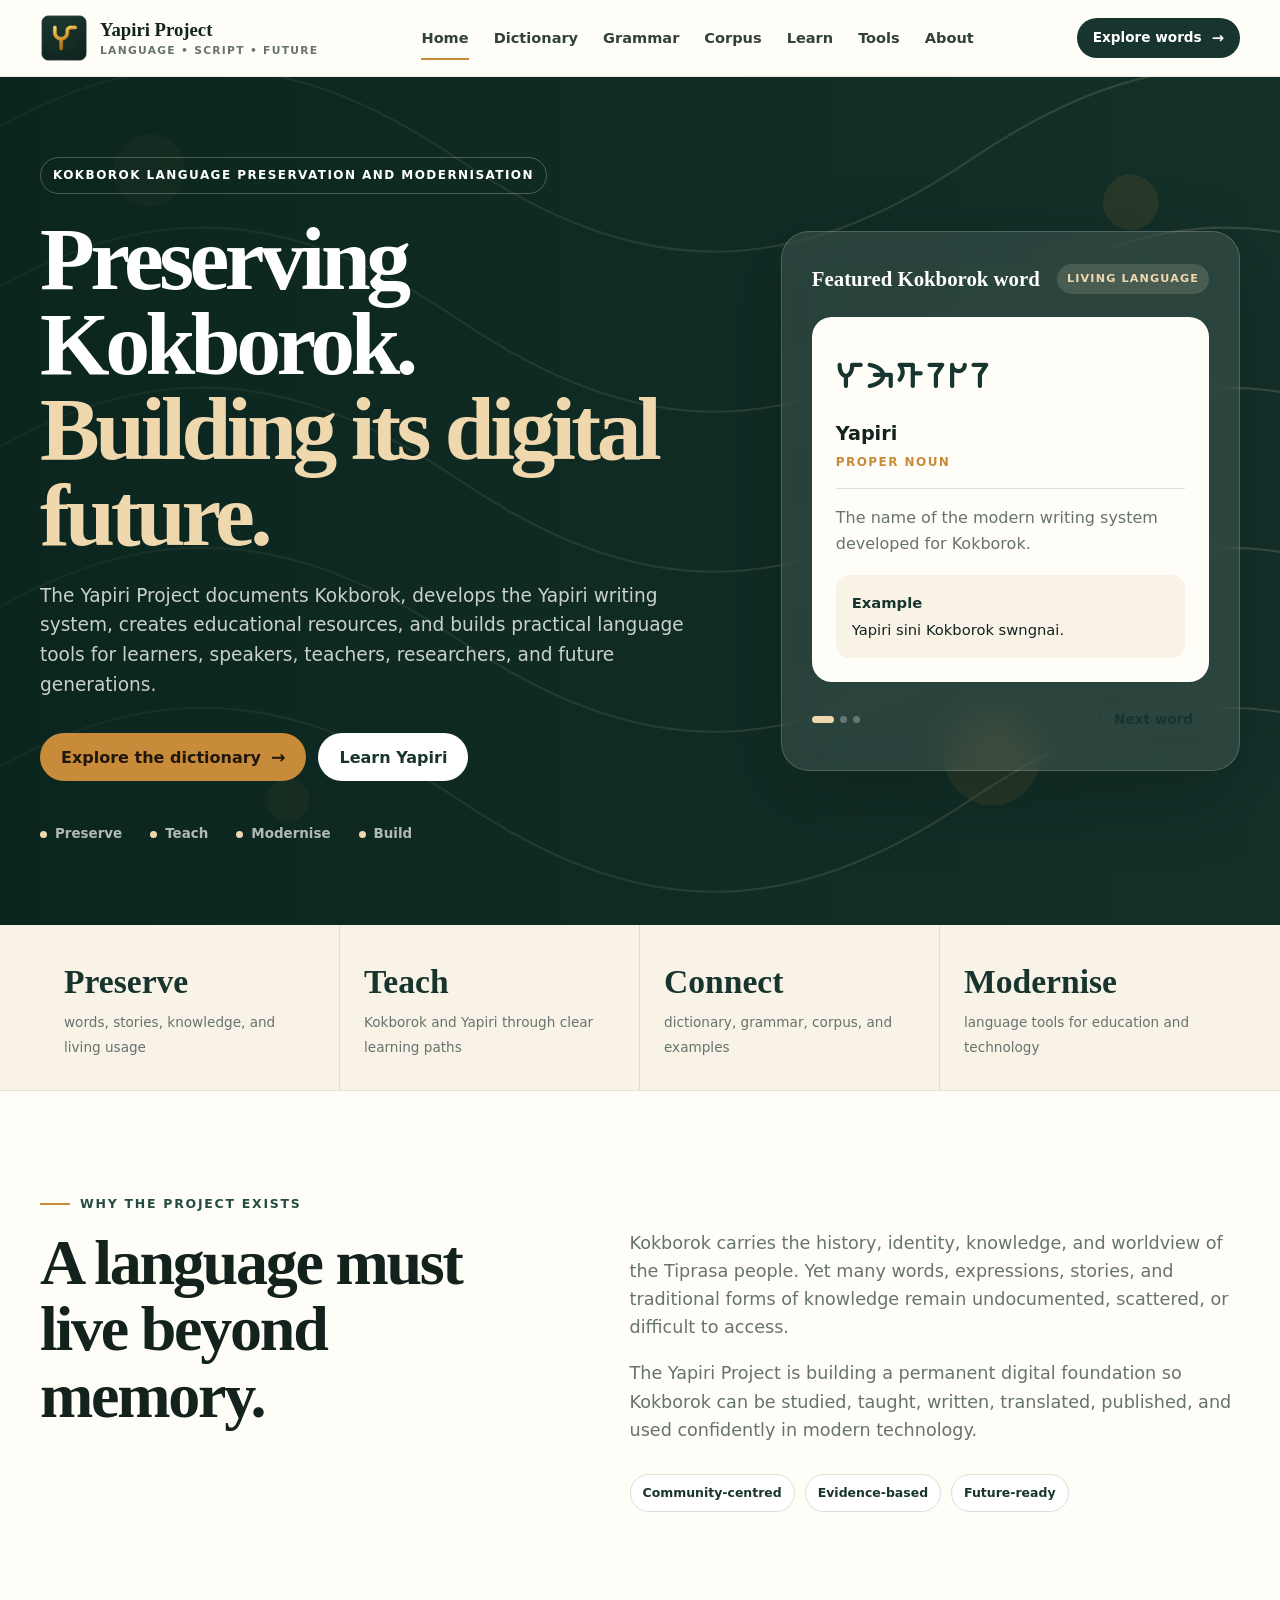
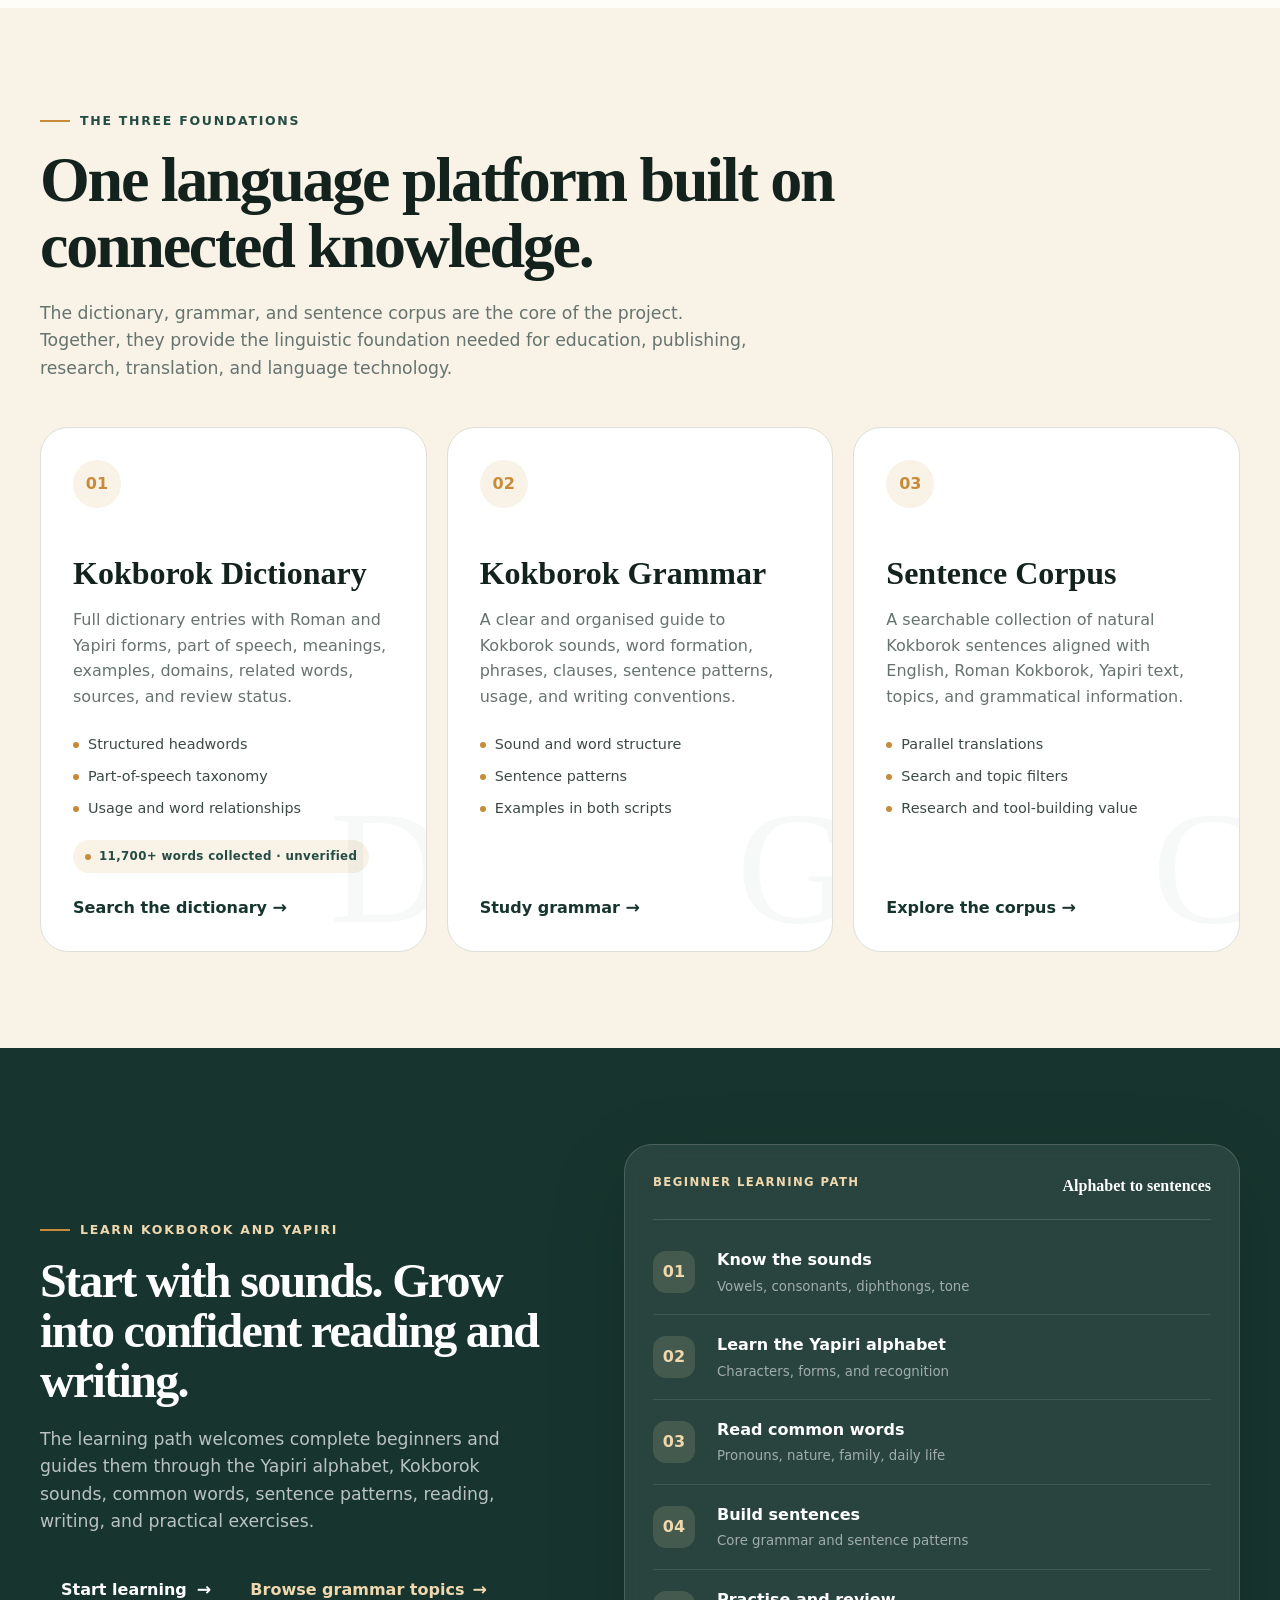
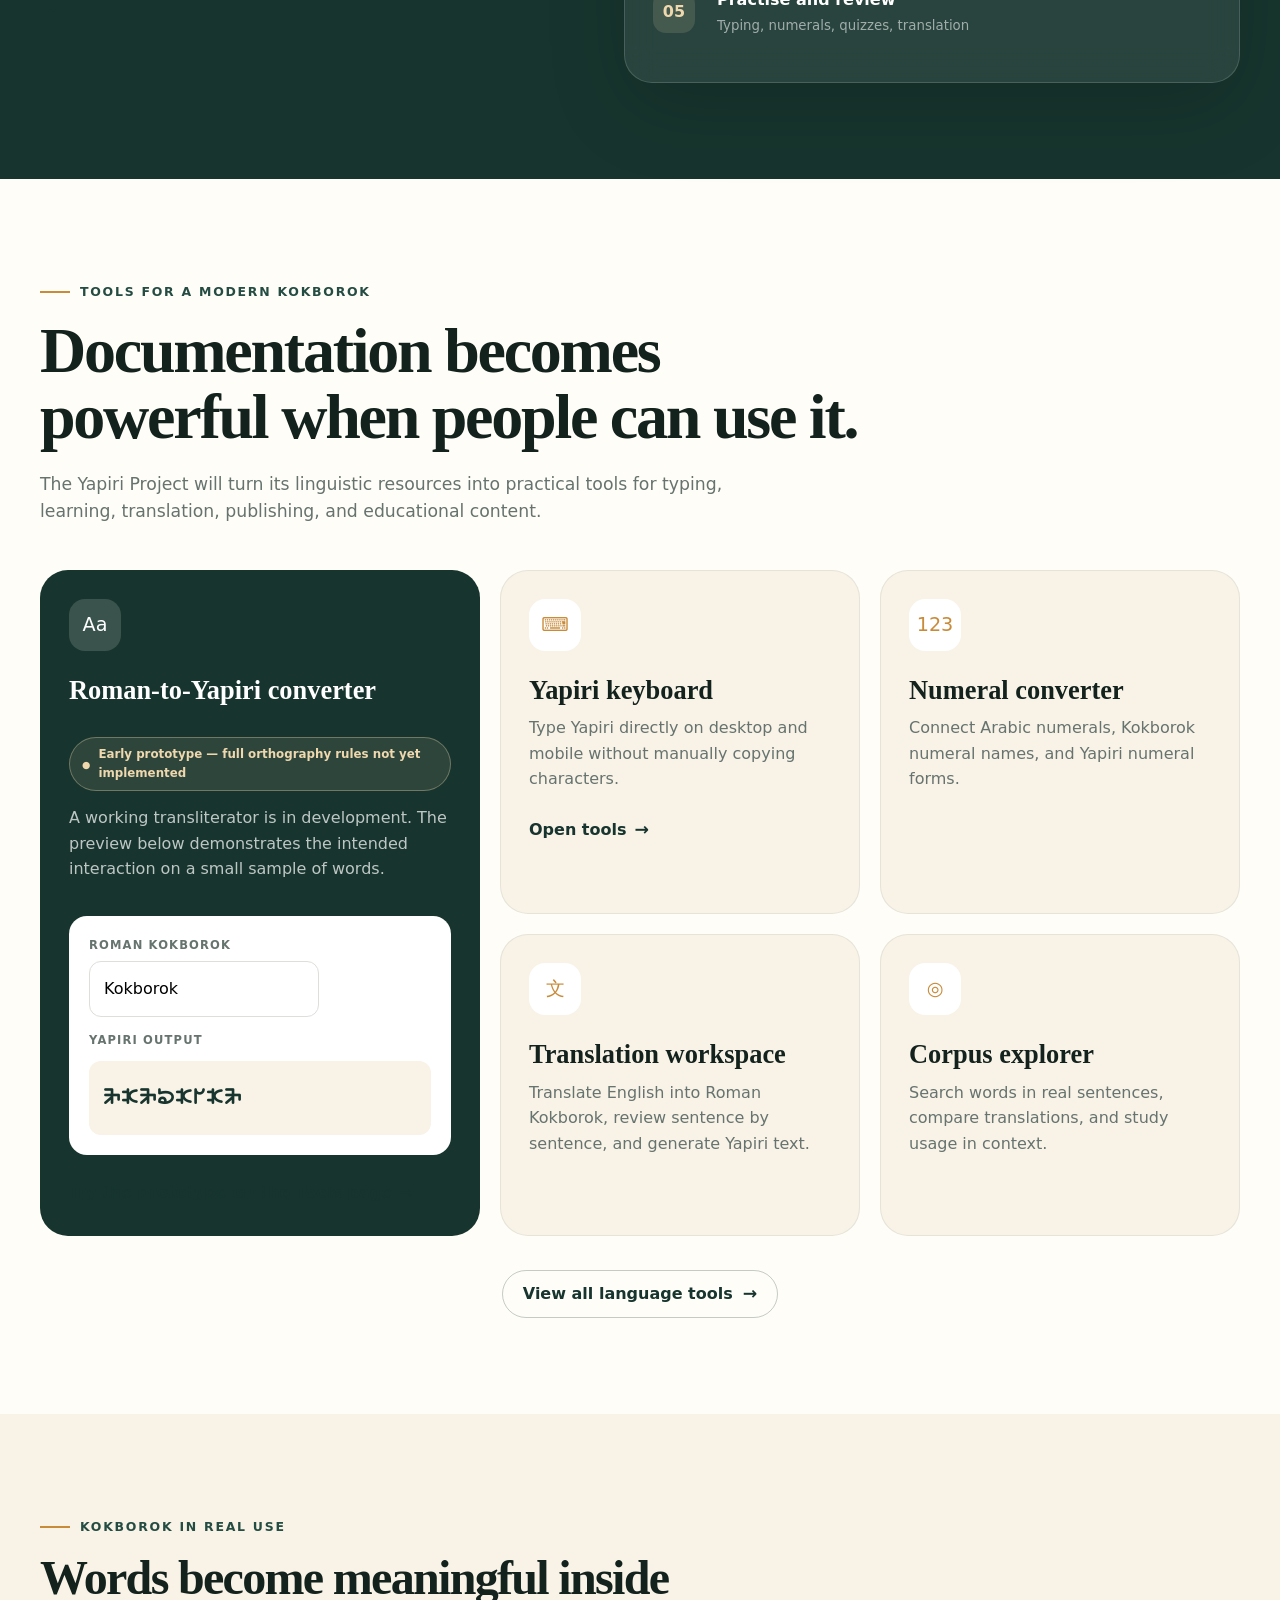
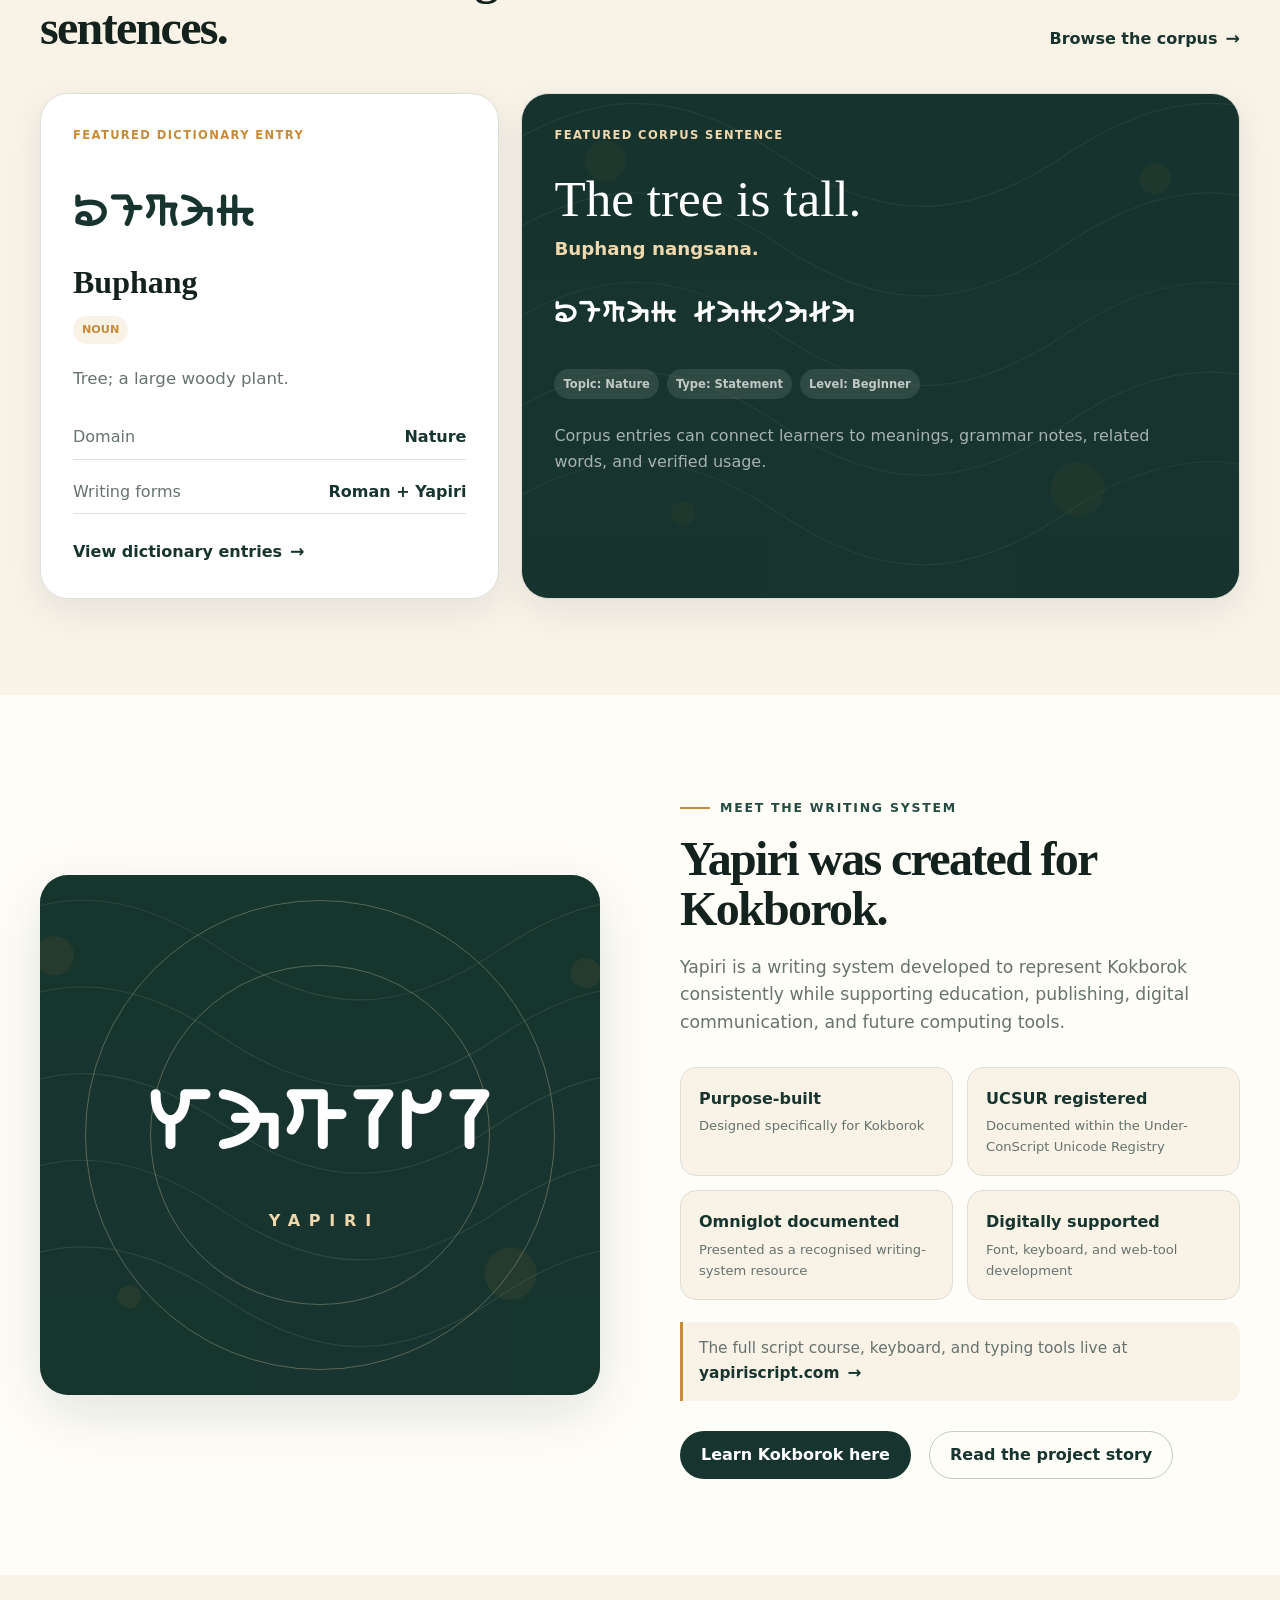
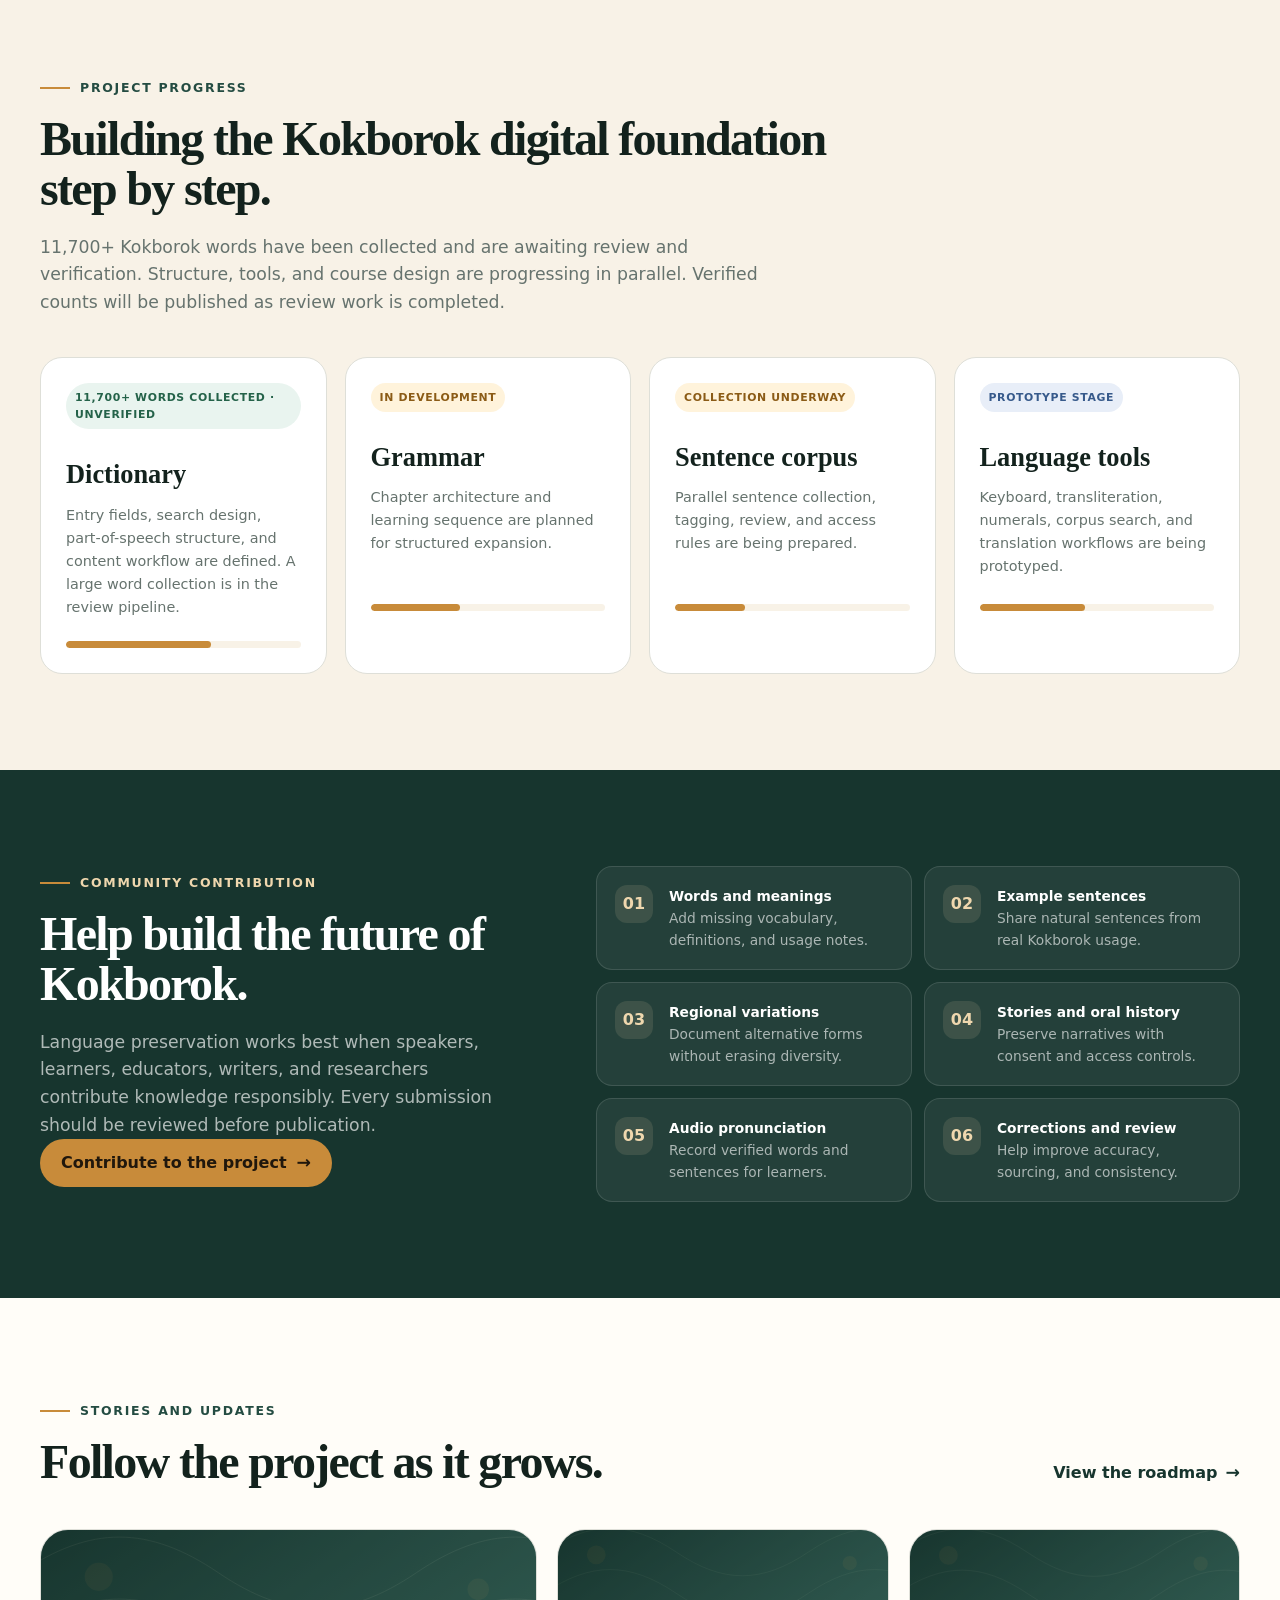
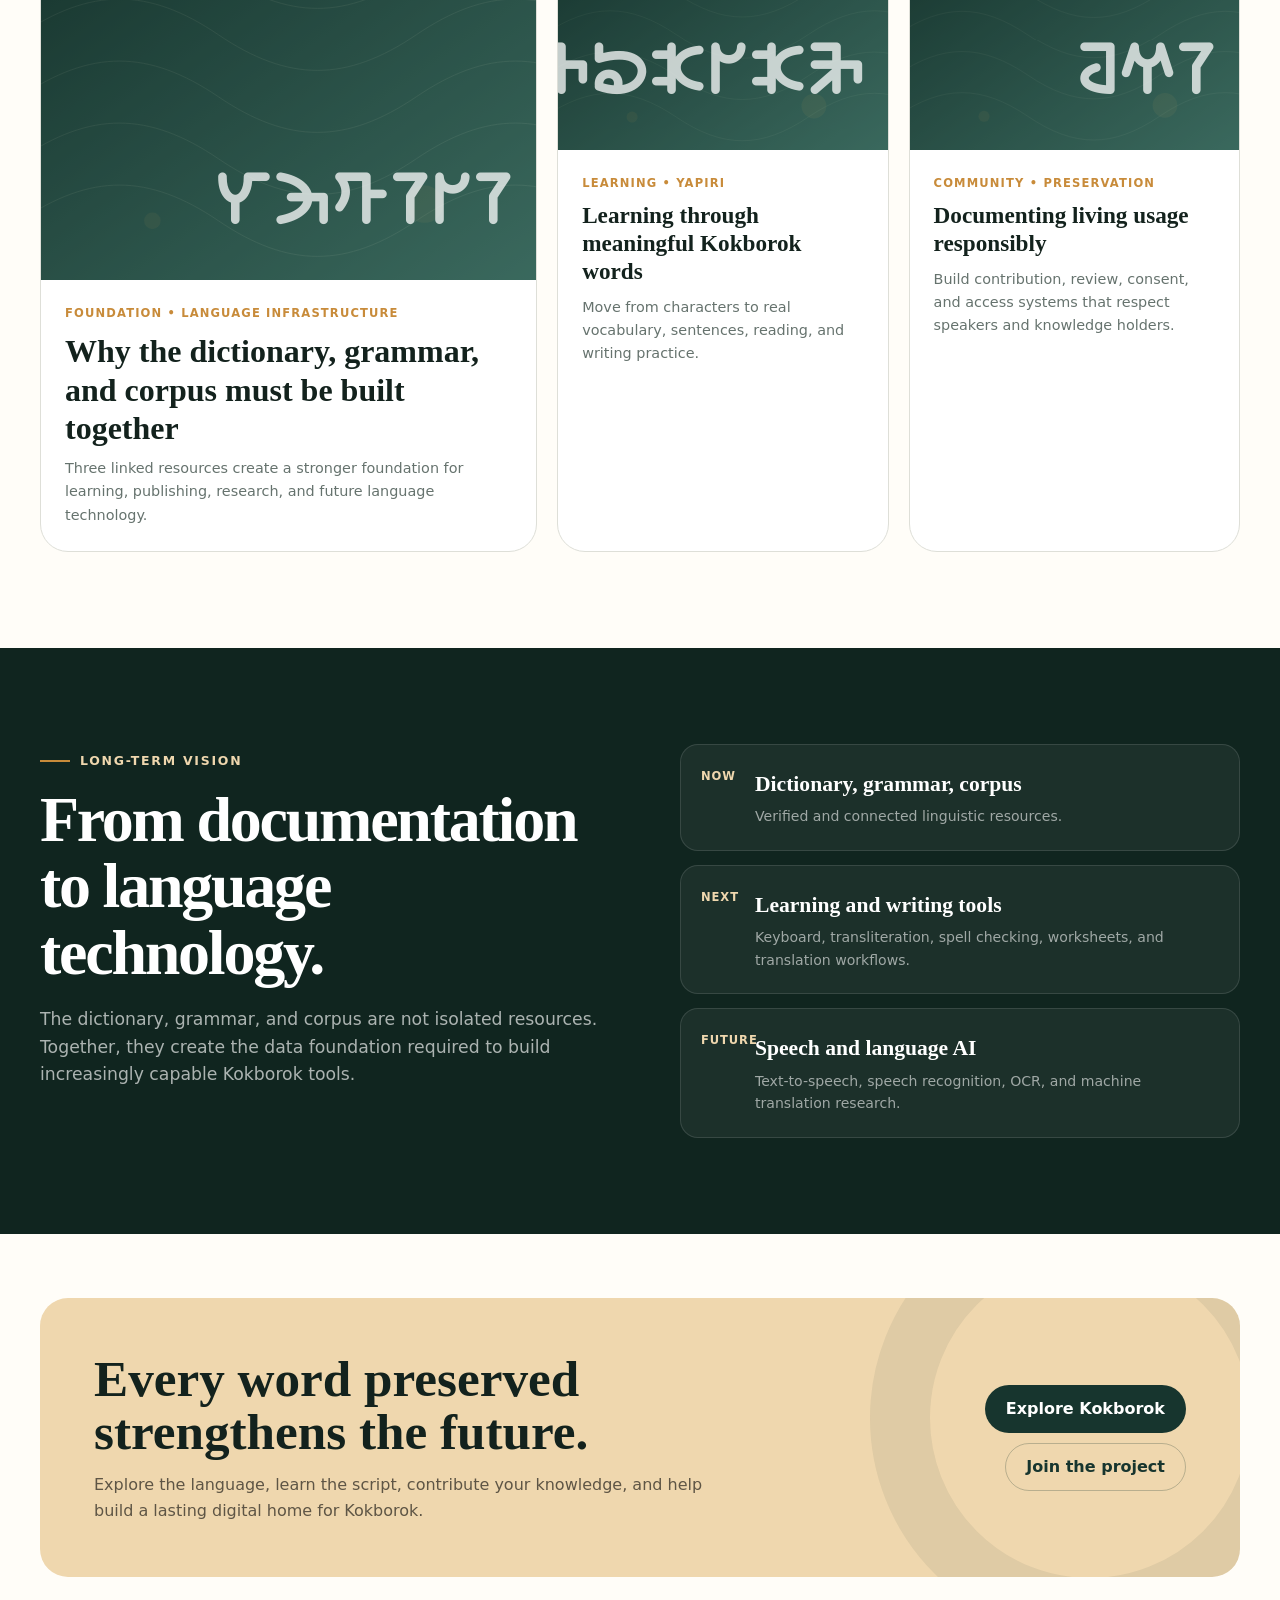
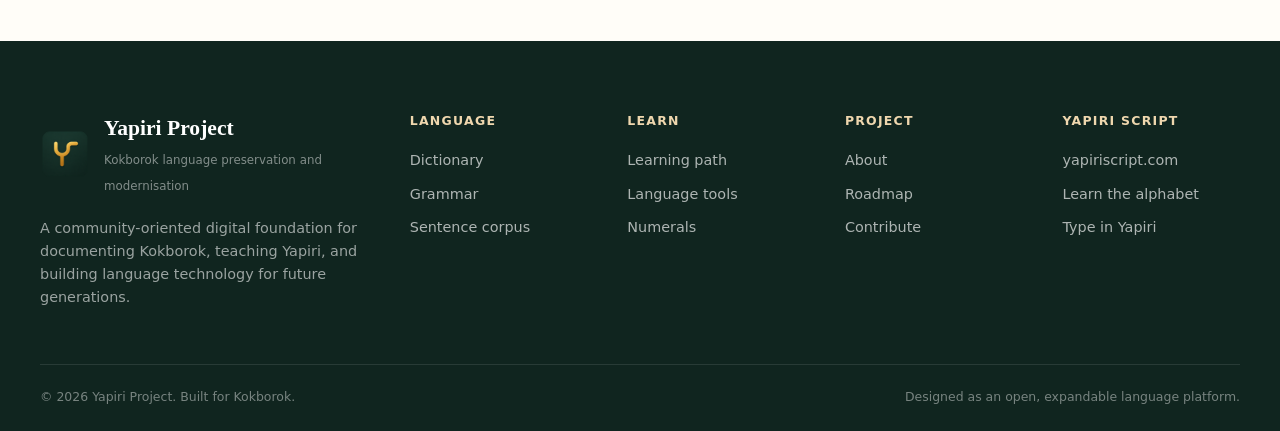
==== commit 4420d50a: "Add files via upload" ====
--- a/index.html
+++ b/index.html
@@ -330,7 +330,7 @@
   <div class="container">
     <div class="footer-grid">
       <div>
-        <div class="footer-brand"><img src="assets/img/logo-mark.svg" alt=""><div><strong>Yapiri Project</strong><span>Kokborok language preservation and modernisation</span></div></div>
+        <div class="footer-brand"><img src="assets/img/brand_logo.png" alt="Yapiri Project logo"><div><strong>Yapiri Project</strong><span>Kokborok language preservation and modernisation</span></div></div>
         <p class="footer-intro">A community-oriented digital foundation for documenting Kokborok, teaching Yapiri, and building language technology for future generations.</p>
       </div>
       <div class="footer-col"><h4>Language</h4><a href="dictionary.html">Dictionary</a><a href="grammar.html">Grammar</a><a href="corpus.html">Sentence corpus</a></div>
--- a/assets/css/styles.css
+++ b/assets/css/styles.css
@@ -17,6 +17,15 @@
   --radius-sm: 12px;
   --container: 1200px;
   --transition: 180ms ease;
+}
+
+@font-face {
+  font-family: "Yapiri";
+  src: url('../fonts/Yapiri.woff2') format('woff2'),
+       url('../fonts/Yapiri.ttf') format('truetype');
+  font-weight: normal;
+  font-style: normal;
+  font-display: swap;
 }
 
 * { box-sizing: border-box; }
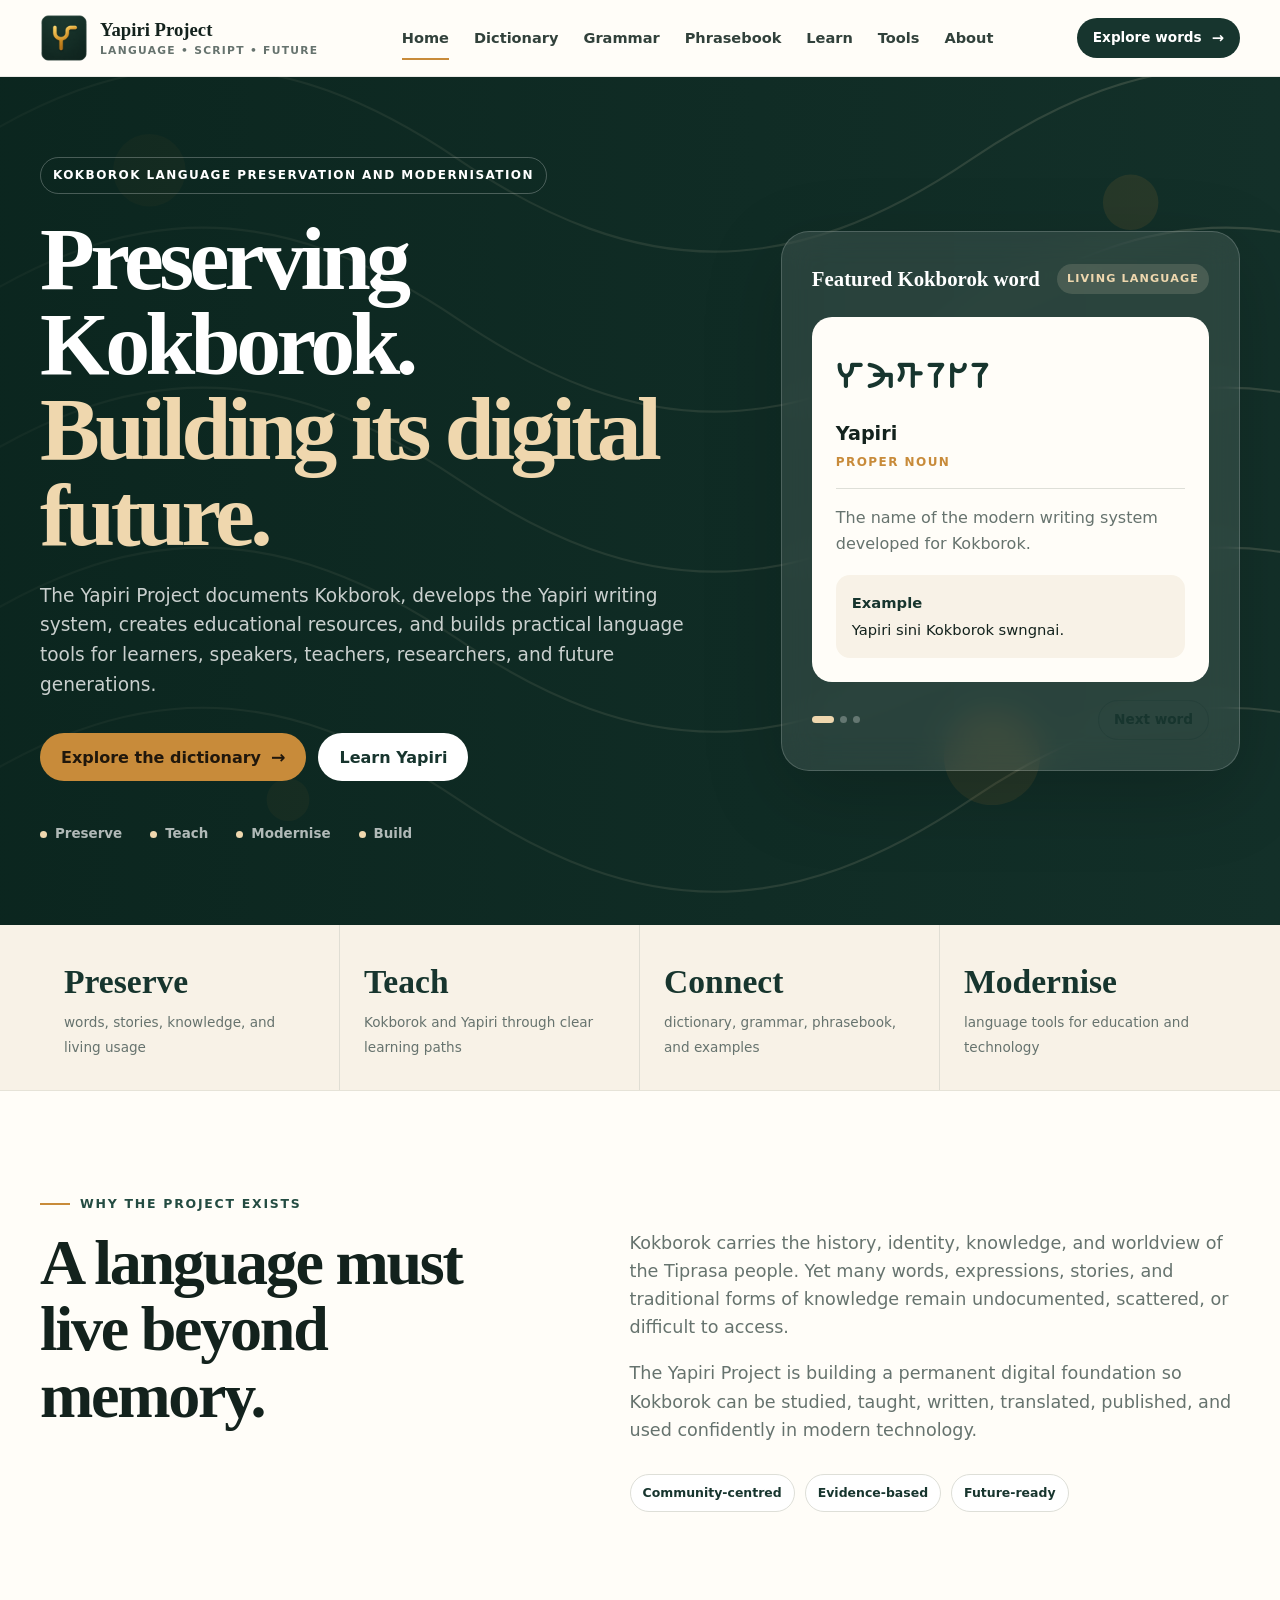
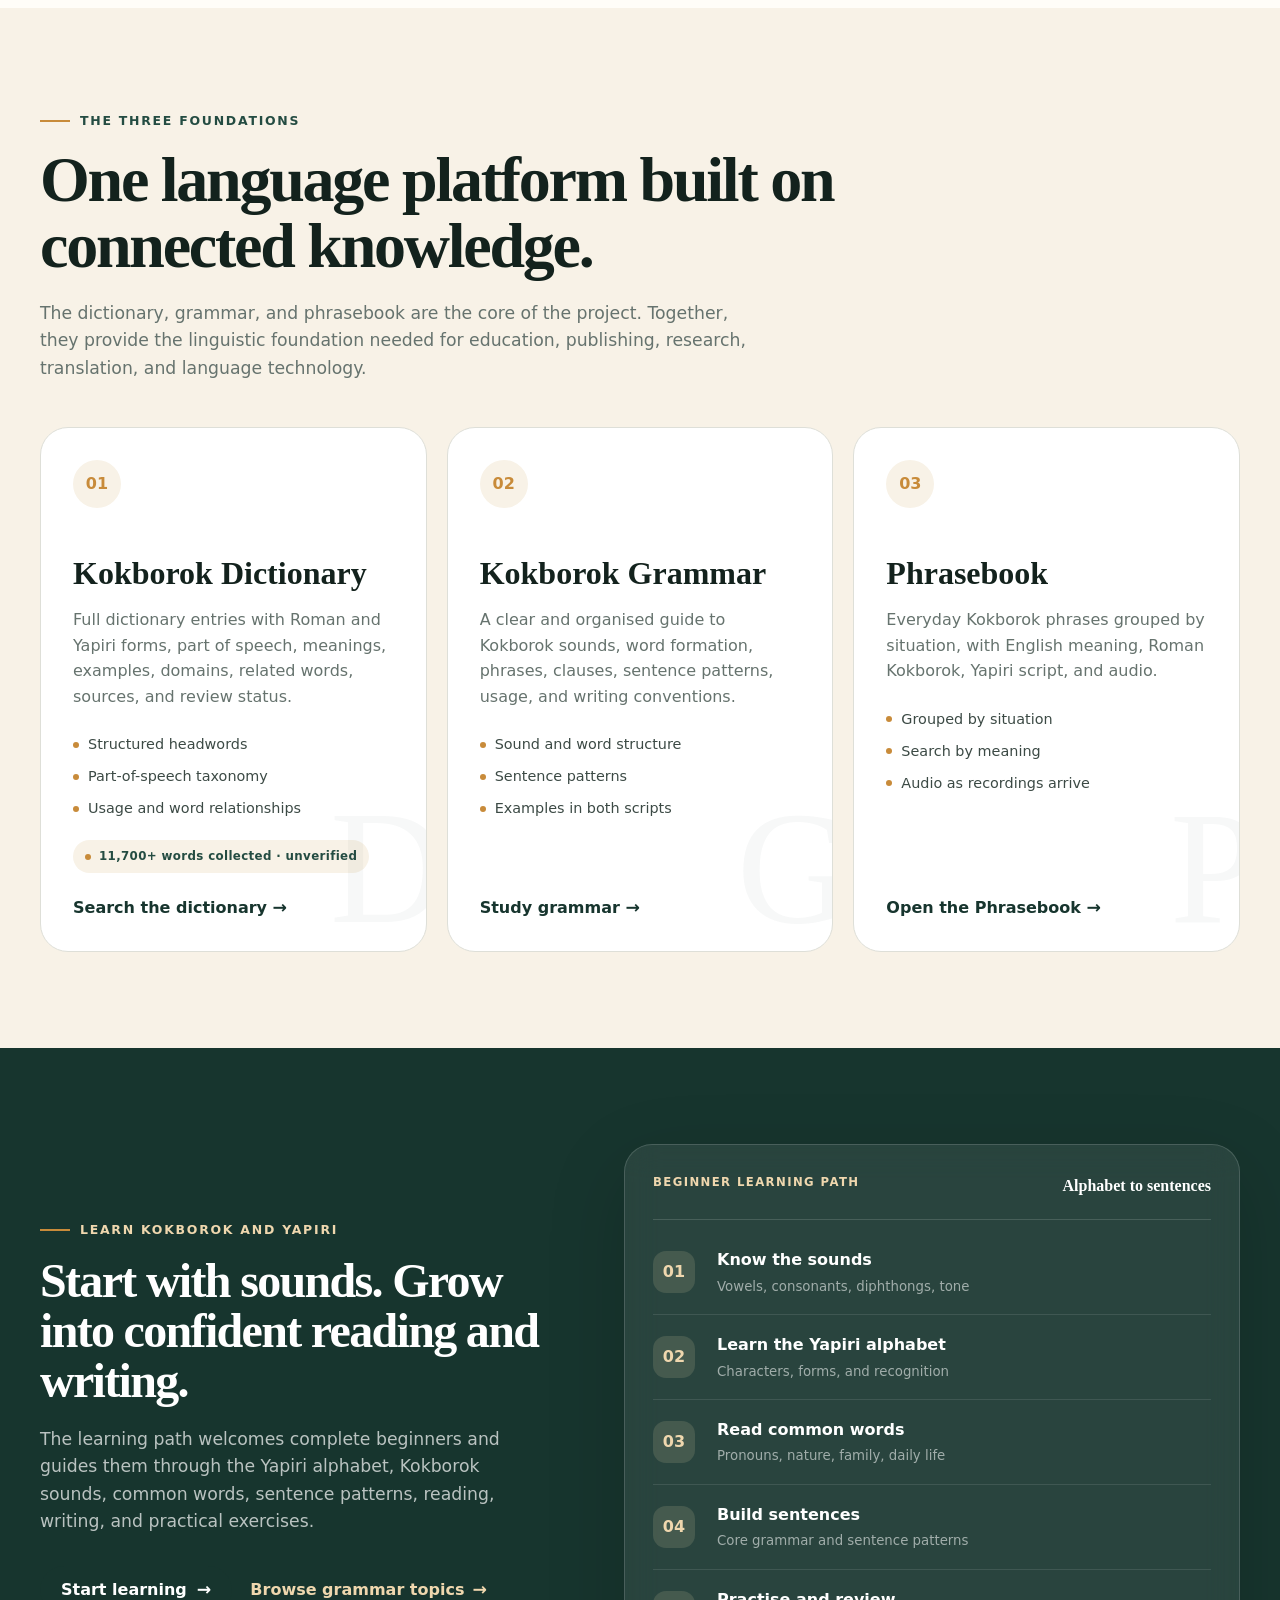
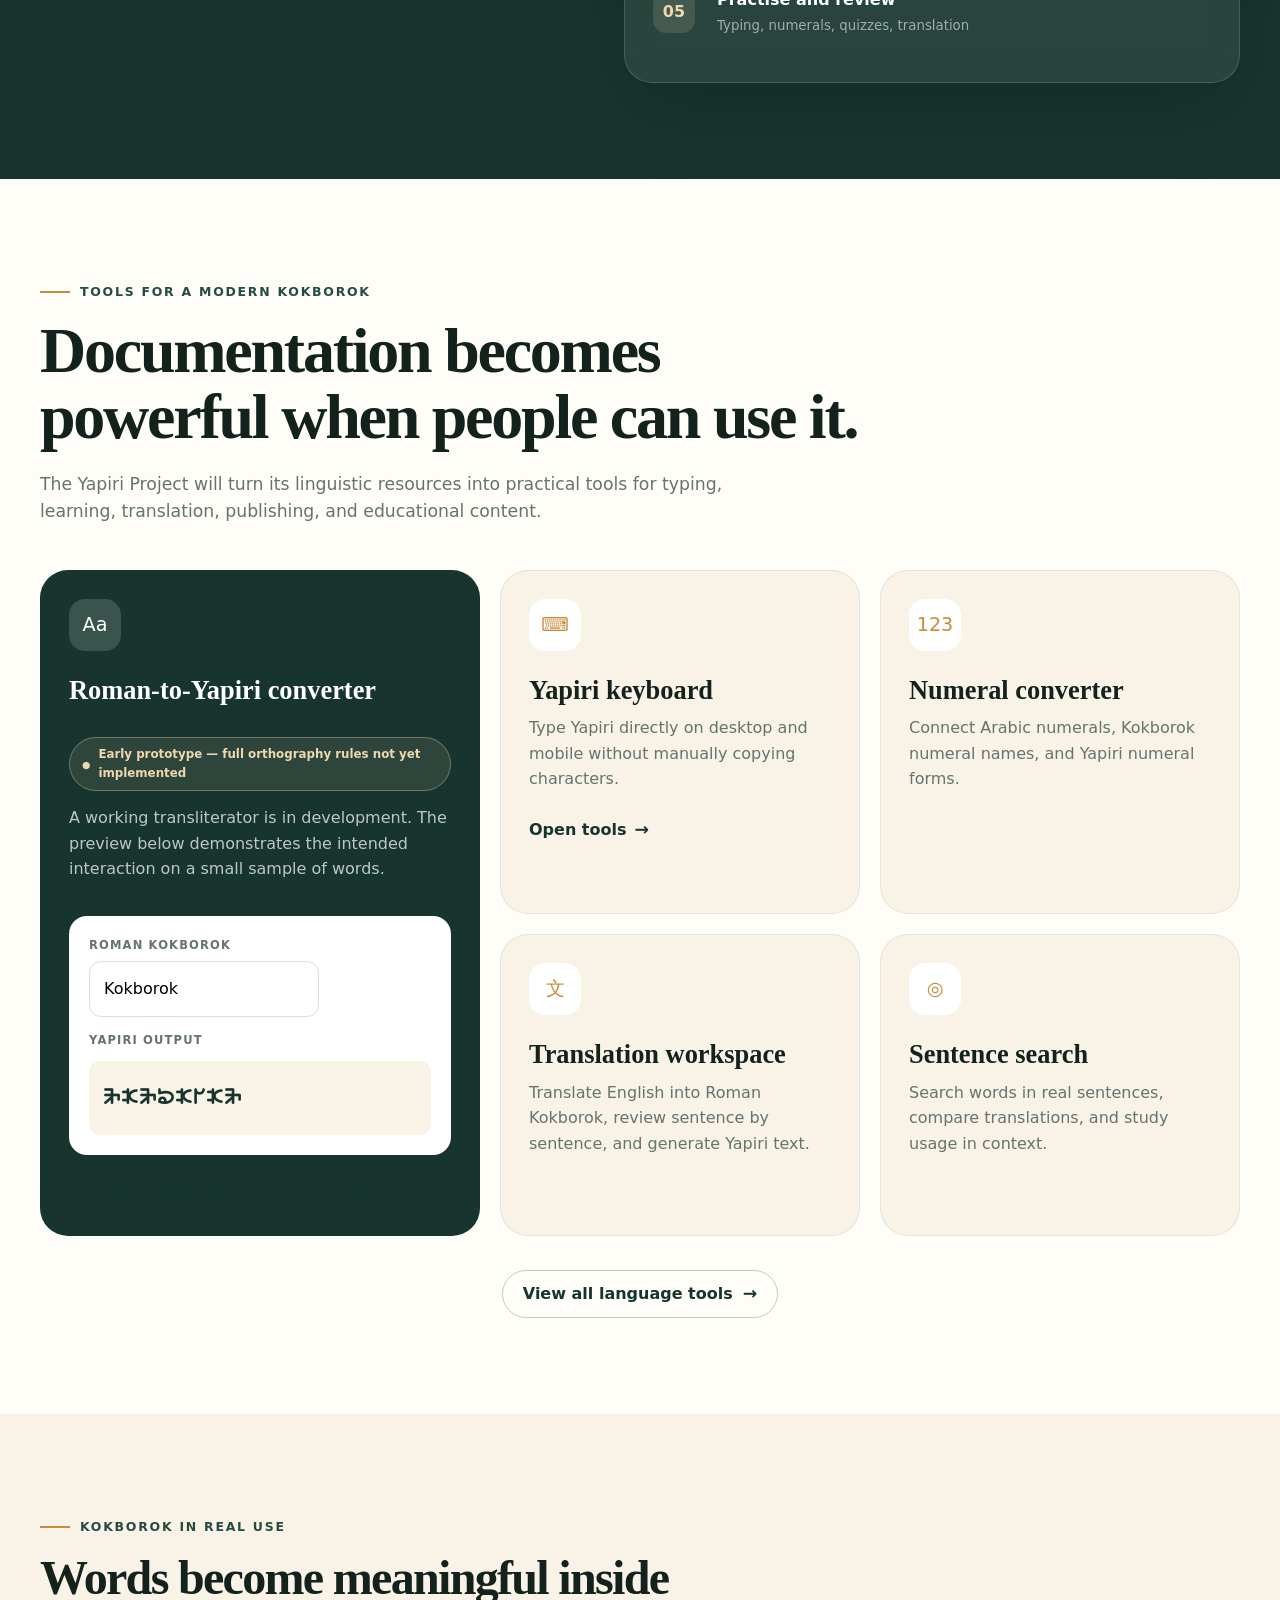
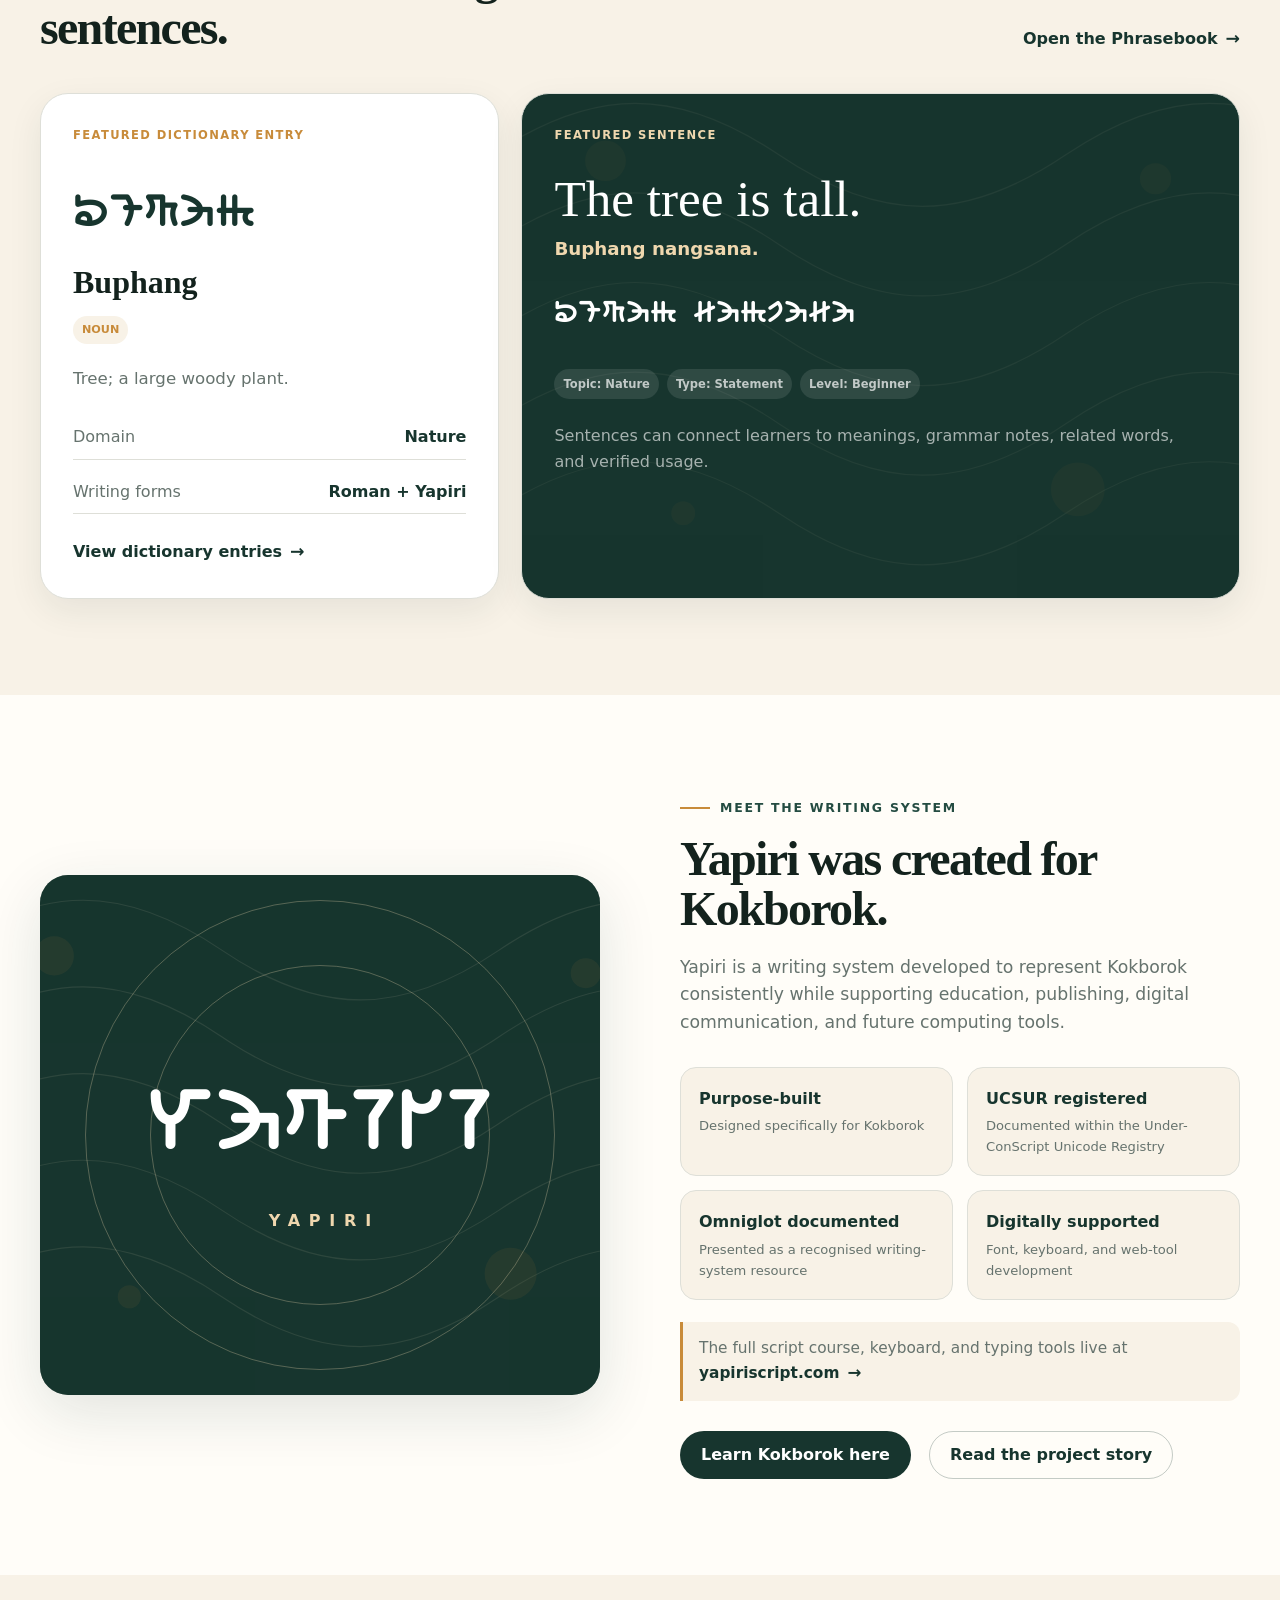
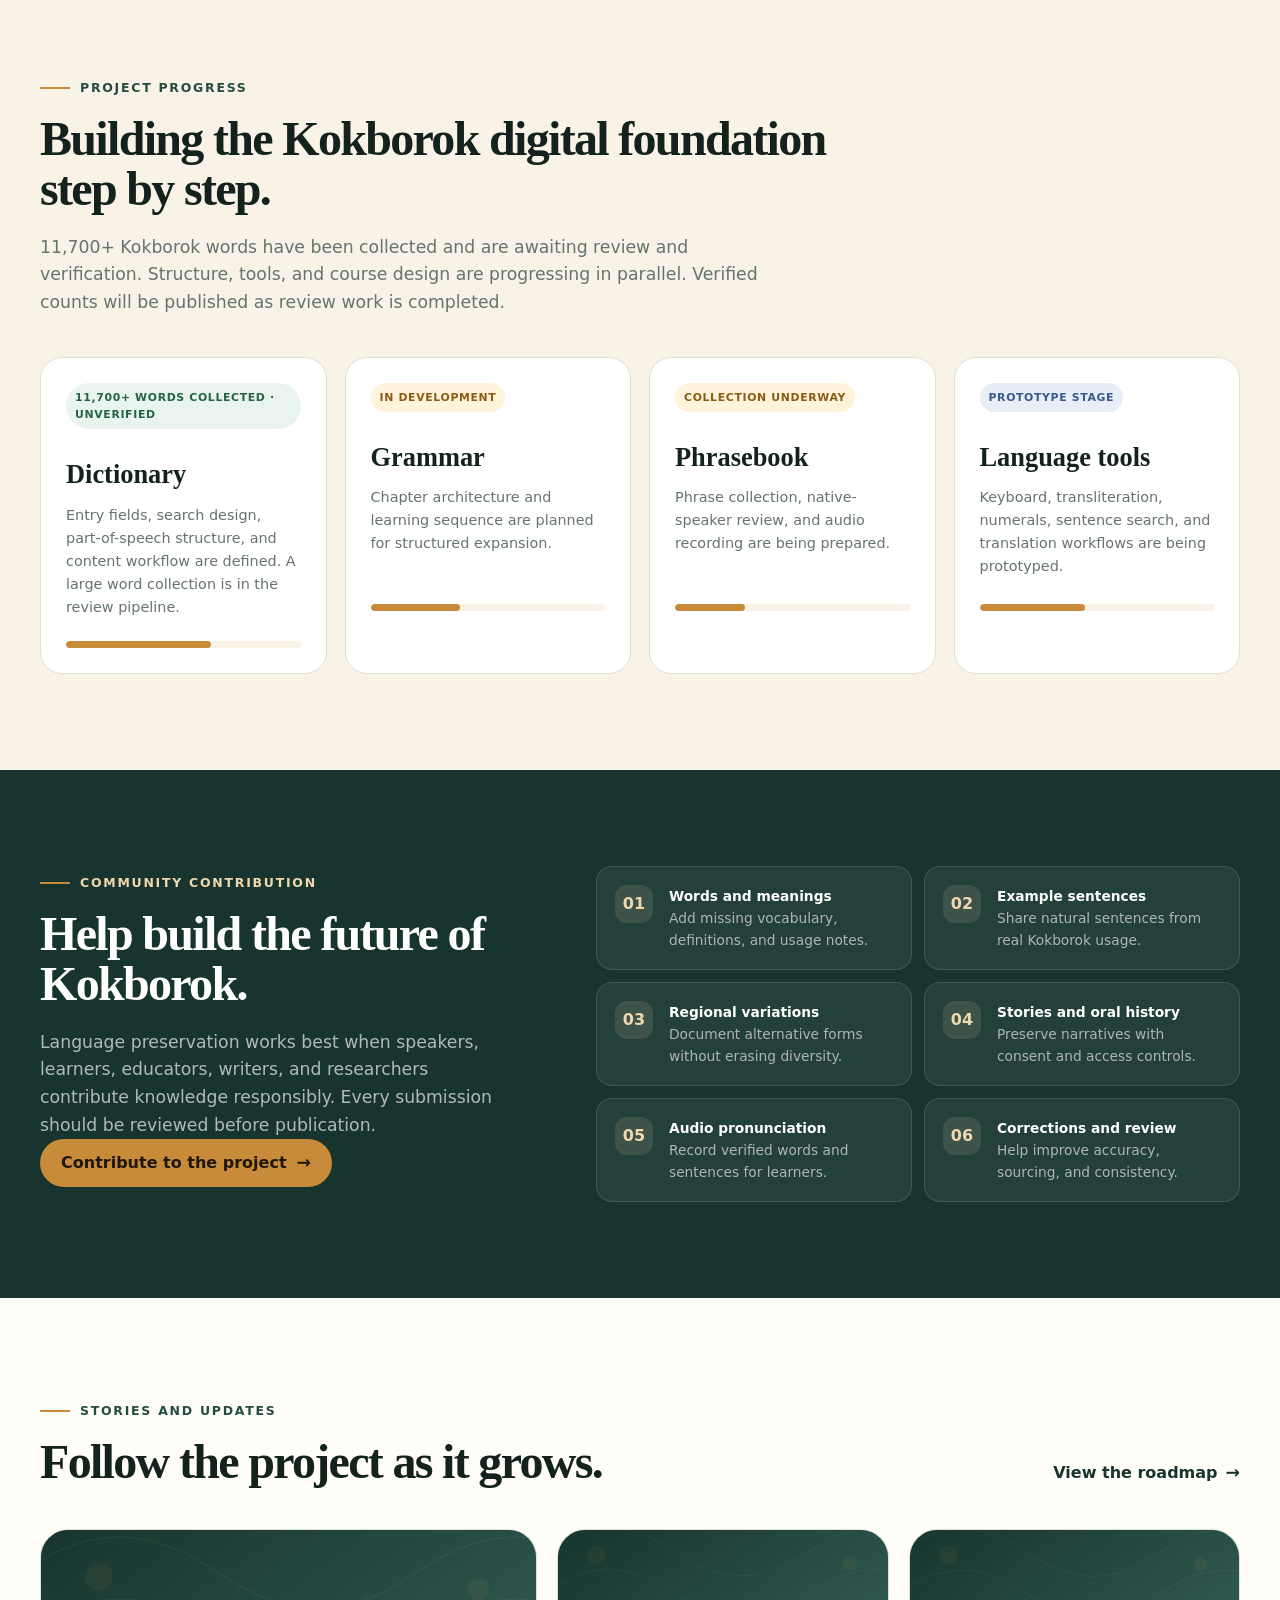
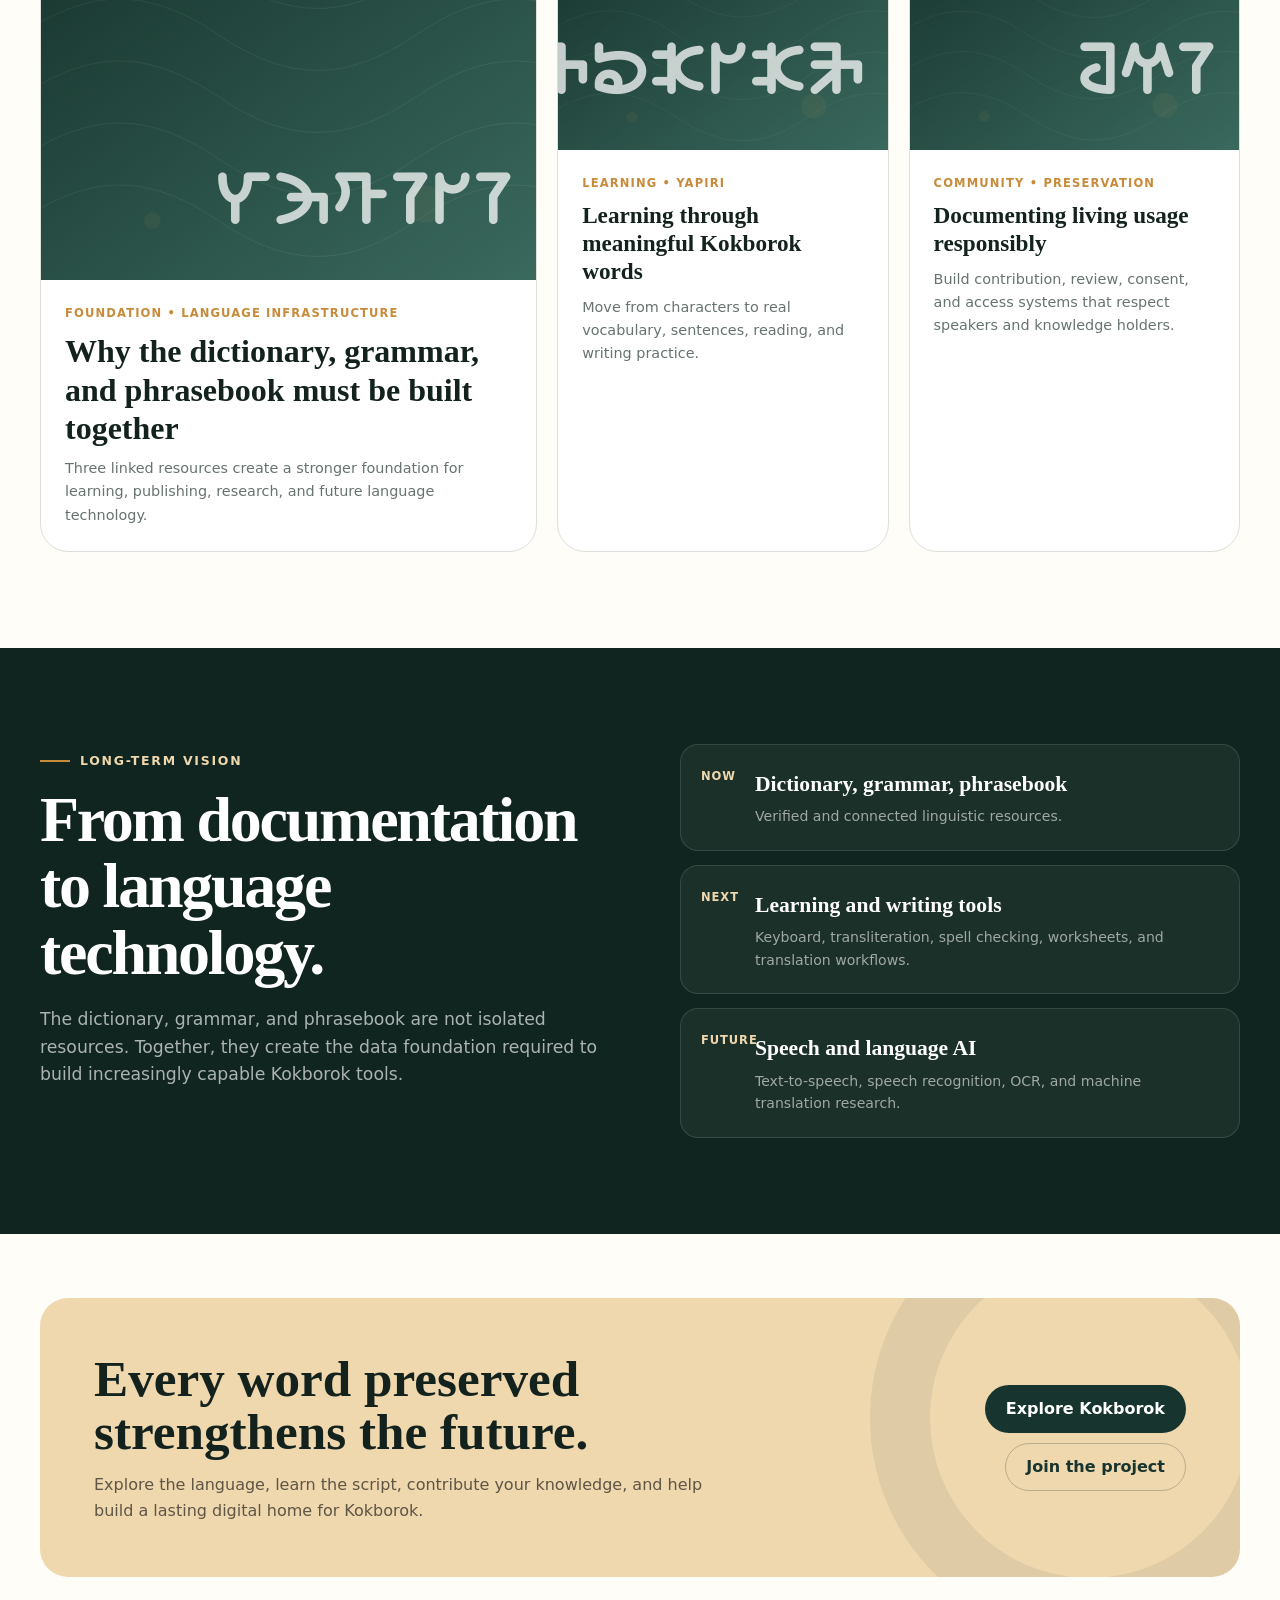
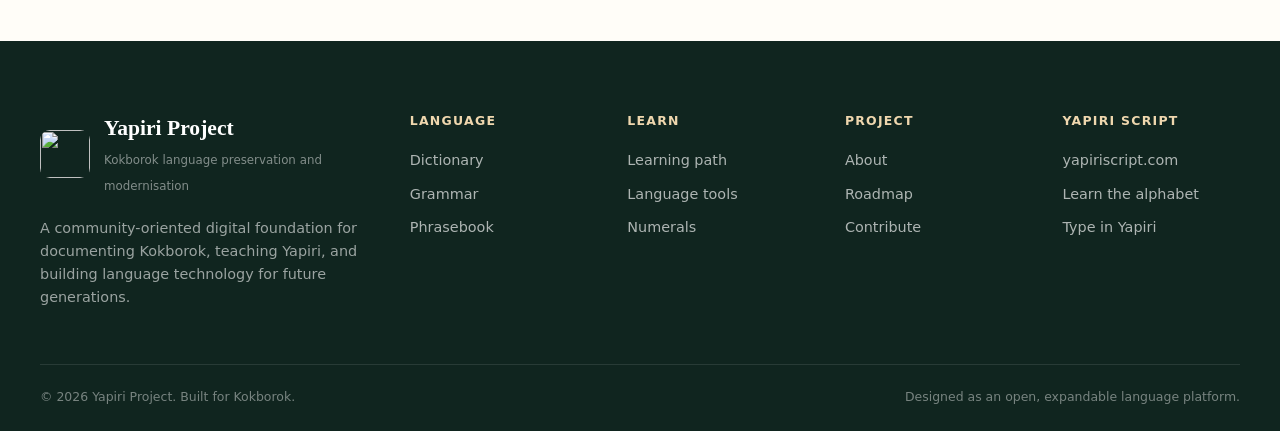
==== commit f8795264: "Add files via upload" ====
--- a/index.html
+++ b/index.html
@@ -3,7 +3,7 @@
 <head>
   <meta charset="utf-8">
   <meta name="viewport" content="width=device-width, initial-scale=1">
-  <meta name="description" content="Yapiri Project preserves, teaches, and modernises Kokborok through a structured dictionary, grammar, sentence corpus, Yapiri learning resources, and digital language tools.">
+  <meta name="description" content="Yapiri Project preserves, teaches, and modernises Kokborok through a structured dictionary, grammar, phrasebook, Yapiri learning resources, and digital language tools.">
   <meta name="theme-color" content="#17352e">
   <title>Yapiri Project | Preserving Kokborok, Building Its Digital Future</title>
   <link rel="icon" type="image/png" sizes="32x32" href="/assets/img/favicon-32x32.png">
@@ -13,7 +13,7 @@
   <meta property="og:type" content="website">
   <meta property="og:site_name" content="Yapiri Project">
   <meta property="og:title" content="Yapiri Project | Preserving Kokborok, Building Its Digital Future">
-  <meta property="og:description" content="Preserving, teaching, and modernising Kokborok through a structured dictionary, grammar, sentence corpus, Yapiri learning resources, and digital language tools.">
+  <meta property="og:description" content="Preserving, teaching, and modernising Kokborok through a structured dictionary, grammar, phrasebook, Yapiri learning resources, and digital language tools.">
   <meta property="og:url" content="https://yapiriproject.com/">
   <link rel="stylesheet" href="assets/css/styles.css">
 </head>
@@ -34,7 +34,7 @@
       <a href="index.html" class="active">Home</a>
       <a href="dictionary.html">Dictionary</a>
       <a href="grammar.html">Grammar</a>
-      <a href="corpus.html">Corpus</a>
+      <a href="phrasebook.html">Phrasebook</a>
       <a href="learn.html">Learn</a>
       <a href="tools.html">Tools</a>
       <a href="about.html">About</a>
@@ -86,7 +86,7 @@
     <div class="container stats-grid">
       <div class="stat"><strong>Preserve</strong><span>words, stories, knowledge, and living usage</span></div>
       <div class="stat"><strong>Teach</strong><span>Kokborok and Yapiri through clear learning paths</span></div>
-      <div class="stat"><strong>Connect</strong><span>dictionary, grammar, corpus, and examples</span></div>
+      <div class="stat"><strong>Connect</strong><span>dictionary, grammar, phrasebook, and examples</span></div>
       <div class="stat"><strong>Modernise</strong><span>language tools for education and technology</span></div>
     </div>
   </section>
@@ -111,7 +111,7 @@
     <div class="container">
       <span class="section-kicker">The three foundations</span>
       <h2 class="section-title">One language platform built on connected knowledge.</h2>
-      <p class="section-copy">The dictionary, grammar, and sentence corpus are the core of the project. Together, they provide the linguistic foundation needed for education, publishing, research, translation, and language technology.</p>
+      <p class="section-copy">The dictionary, grammar, and phrasebook are the core of the project. Together, they provide the linguistic foundation needed for education, publishing, research, translation, and language technology.</p>
 
       <div class="foundation-grid">
         <article class="foundation-card reveal">
@@ -135,11 +135,11 @@
 
         <article class="foundation-card reveal">
           <div class="foundation-no">03</div>
-          <h3>Sentence Corpus</h3>
-          <p>A searchable collection of natural Kokborok sentences aligned with English, Roman Kokborok, Yapiri text, topics, and grammatical information.</p>
-          <div class="foundation-list"><span>Parallel translations</span><span>Search and topic filters</span><span>Research and tool-building value</span></div>
-          <a class="card-link" href="corpus.html">Explore the corpus <span class="icon-arrow">→</span></a>
-          <div class="card-watermark">C</div>
+          <h3>Phrasebook</h3>
+          <p>Everyday Kokborok phrases grouped by situation, with English meaning, Roman Kokborok, Yapiri script, and audio.</p>
+          <div class="foundation-list"><span>Grouped by situation</span><span>Search by meaning</span><span>Audio as recordings arrive</span></div>
+          <a class="card-link" href="phrasebook.html">Open the Phrasebook <span class="icon-arrow">→</span></a>
+          <div class="card-watermark">P</div>
         </article>
       </div>
     </div>
@@ -194,7 +194,7 @@
         <article class="tool-card reveal"><div class="tool-icon">⌨</div><h3>Yapiri keyboard</h3><p>Type Yapiri directly on desktop and mobile without manually copying characters.</p><a class="text-link" href="tools.html">Open tools <span class="icon-arrow">→</span></a></article>
         <article class="tool-card reveal"><div class="tool-icon">123</div><h3>Numeral converter</h3><p>Connect Arabic numerals, Kokborok numeral names, and Yapiri numeral forms.</p></article>
         <article class="tool-card reveal"><div class="tool-icon">文</div><h3>Translation workspace</h3><p>Translate English into Roman Kokborok, review sentence by sentence, and generate Yapiri text.</p></article>
-        <article class="tool-card reveal"><div class="tool-icon">◎</div><h3>Corpus explorer</h3><p>Search words in real sentences, compare translations, and study usage in context.</p></article>
+        <article class="tool-card reveal"><div class="tool-icon">◎</div><h3>Sentence search</h3><p>Search words in real sentences, compare translations, and study usage in context.</p></article>
       </div>
       <div class="section-link-row"><a class="btn btn-outline" href="tools.html">View all language tools <span class="icon-arrow">→</span></a></div>
     </div>
@@ -204,7 +204,7 @@
     <div class="container">
       <div class="section-heading-row">
         <div><span class="section-kicker">Kokborok in real use</span><h2 class="section-title small">Words become meaningful inside sentences.</h2></div>
-        <a class="text-link" href="corpus.html">Browse the corpus <span class="icon-arrow">→</span></a>
+        <a class="text-link" href="phrasebook.html">Open the Phrasebook <span class="icon-arrow">→</span></a>
       </div>
 
       <div class="language-feature-grid">
@@ -219,12 +219,12 @@
         </article>
 
         <article class="language-feature-card sentence-feature reveal">
-          <div class="feature-card-label">Featured corpus sentence</div>
+          <div class="feature-card-label">Featured sentence</div>
           <p class="feature-english">The tree is tall.</p>
           <p class="feature-roman">Buphang nangsana.</p>
           <div class="feature-script sentence-script-large">󱲪󱲣󱲭󱲠󱲵 󱲳󱲠󱲵󱲶󱲠󱲳󱲠</div>
           <div class="sentence-analysis"><span>Topic: Nature</span><span>Type: Statement</span><span>Level: Beginner</span></div>
-          <p class="feature-note">Corpus entries can connect learners to meanings, grammar notes, related words, and verified usage.</p>
+          <p class="feature-note">Sentences can connect learners to meanings, grammar notes, related words, and verified usage.</p>
         </article>
       </div>
     </div>
@@ -262,8 +262,8 @@
       <div class="progress-grid">
         <article class="progress-card reveal"><span class="progress-status ready">11,700+ words collected · unverified</span><h3>Dictionary</h3><p>Entry fields, search design, part-of-speech structure, and content workflow are defined. A large word collection is in the review pipeline.</p><div class="progress-track"><i style="width:62%"></i></div></article>
         <article class="progress-card reveal"><span class="progress-status building">In development</span><h3>Grammar</h3><p>Chapter architecture and learning sequence are planned for structured expansion.</p><div class="progress-track"><i style="width:38%"></i></div></article>
-        <article class="progress-card reveal"><span class="progress-status building">Collection underway</span><h3>Sentence corpus</h3><p>Parallel sentence collection, tagging, review, and access rules are being prepared.</p><div class="progress-track"><i style="width:30%"></i></div></article>
-        <article class="progress-card reveal"><span class="progress-status prototype">Prototype stage</span><h3>Language tools</h3><p>Keyboard, transliteration, numerals, corpus search, and translation workflows are being prototyped.</p><div class="progress-track"><i style="width:45%"></i></div></article>
+        <article class="progress-card reveal"><span class="progress-status building">Collection underway</span><h3>Phrasebook</h3><p>Phrase collection, native-speaker review, and audio recording are being prepared.</p><div class="progress-track"><i style="width:30%"></i></div></article>
+        <article class="progress-card reveal"><span class="progress-status prototype">Prototype stage</span><h3>Language tools</h3><p>Keyboard, transliteration, numerals, sentence search, and translation workflows are being prototyped.</p><div class="progress-track"><i style="width:45%"></i></div></article>
       </div>
     </div>
   </section>
@@ -294,7 +294,7 @@
         <a class="text-link" href="about.html#roadmap">View the roadmap <span class="icon-arrow">→</span></a>
       </div>
       <div class="news-grid">
-        <article class="story reveal"><div class="story-visual"><div class="story-glyph">󱲺󱲠󱲧󱲢󱲷󱲢</div></div><div class="story-body"><div class="story-meta">Foundation • Language infrastructure</div><h3>Why the dictionary, grammar, and corpus must be built together</h3><p>Three linked resources create a stronger foundation for learning, publishing, research, and future language technology.</p></div></article>
+        <article class="story reveal"><div class="story-visual"><div class="story-glyph">󱲺󱲠󱲧󱲢󱲷󱲢</div></div><div class="story-body"><div class="story-meta">Foundation • Language infrastructure</div><h3>Why the dictionary, grammar, and phrasebook must be built together</h3><p>Three linked resources create a stronger foundation for learning, publishing, research, and future language technology.</p></div></article>
         <article class="story reveal"><div class="story-visual"><div class="story-glyph">󱲩󱲤󱲩󱲪󱲤󱲷󱲤󱲩</div></div><div class="story-body"><div class="story-meta">Learning • Yapiri</div><h3>Learning through meaningful Kokborok words</h3><p>Move from characters to real vocabulary, sentences, reading, and writing practice.</p></div></article>
         <article class="story reveal"><div class="story-visual"><div class="story-glyph">󱲨󱲻󱲢</div></div><div class="story-body"><div class="story-meta">Community • Preservation</div><h3>Documenting living usage responsibly</h3><p>Build contribution, review, consent, and access systems that respect speakers and knowledge holders.</p></div></article>
       </div>
@@ -306,10 +306,10 @@
       <div class="reveal">
         <span class="section-kicker">Long-term vision</span>
         <h2 class="section-title">From documentation to language technology.</h2>
-        <p class="section-copy">The dictionary, grammar, and corpus are not isolated resources. Together, they create the data foundation required to build increasingly capable Kokborok tools.</p>
+        <p class="section-copy">The dictionary, grammar, and phrasebook are not isolated resources. Together, they create the data foundation required to build increasingly capable Kokborok tools.</p>
       </div>
       <div class="future-path reveal">
-        <div><span>Now</span><strong>Dictionary, grammar, corpus</strong><p>Verified and connected linguistic resources.</p></div>
+        <div><span>Now</span><strong>Dictionary, grammar, phrasebook</strong><p>Verified and connected linguistic resources.</p></div>
         <div><span>Next</span><strong>Learning and writing tools</strong><p>Keyboard, transliteration, spell checking, worksheets, and translation workflows.</p></div>
         <div><span>Future</span><strong>Speech and language AI</strong><p>Text-to-speech, speech recognition, OCR, and machine translation research.</p></div>
       </div>
@@ -330,10 +330,10 @@
   <div class="container">
     <div class="footer-grid">
       <div>
-        <div class="footer-brand"><img src="assets/img/brand_logo.png" alt="Yapiri Project logo"><div><strong>Yapiri Project</strong><span>Kokborok language preservation and modernisation</span></div></div>
+        <div class="footer-brand"><img src="assets/img/logo-mark.svg" alt=""><div><strong>Yapiri Project</strong><span>Kokborok language preservation and modernisation</span></div></div>
         <p class="footer-intro">A community-oriented digital foundation for documenting Kokborok, teaching Yapiri, and building language technology for future generations.</p>
       </div>
-      <div class="footer-col"><h4>Language</h4><a href="dictionary.html">Dictionary</a><a href="grammar.html">Grammar</a><a href="corpus.html">Sentence corpus</a></div>
+      <div class="footer-col"><h4>Language</h4><a href="dictionary.html">Dictionary</a><a href="grammar.html">Grammar</a><a href="phrasebook.html">Phrasebook</a></div>
       <div class="footer-col"><h4>Learn</h4><a href="learn.html">Learning path</a><a href="tools.html">Language tools</a><a href="learn.html#numerals">Numerals</a></div>
       <div class="footer-col"><h4>Project</h4><a href="about.html">About</a><a href="about.html#roadmap">Roadmap</a><a href="about.html#contribute">Contribute</a></div>
       <div class="footer-col"><h4>Yapiri Script</h4><a href="https://yapiriscript.com">yapiriscript.com</a><a href="https://yapiriscript.com/learn.html">Learn the alphabet</a><a href="https://yapiriscript.com/try.html">Type in Yapiri</a></div>
--- a/assets/css/styles.css
+++ b/assets/css/styles.css
@@ -340,7 +340,59 @@
 .search-bar { display:grid; grid-template-columns:1fr auto auto; gap:10px; padding:12px; border-radius:20px; background:white; box-shadow:var(--shadow); }
 .search-input-wrap { display:flex; align-items:center; gap:10px; padding:0 14px; }
 .search-input-wrap input { width:100%; min-height:48px; border:0; outline:0; color:var(--ink); background:transparent; }
-.select-control { min-height:48px; padding:0 38px 0 14px; border:1px solid var(--line); border-radius:12px; background:white; color:var(--ink); }
+.select-control {
+  appearance: none;
+  -webkit-appearance: none;
+  -moz-appearance: none;
+  min-height: 48px;
+  padding: 0 42px 0 16px;
+  border: 1px solid var(--line);
+  border-radius: 12px;
+  background-color: white;
+  background-image: url("data:image/svg+xml,%3Csvg xmlns='http://www.w3.org/2000/svg' width='14' height='9' viewBox='0 0 14 9' fill='none'%3E%3Cpath d='M1 1.5L7 7.5L13 1.5' stroke='%2366736e' stroke-width='1.6' stroke-linecap='round' stroke-linejoin='round'/%3E%3C/svg%3E");
+  background-repeat: no-repeat;
+  background-position: right 16px center;
+  background-size: 12px;
+  color: var(--ink);
+  font-size: .92rem;
+  font-weight: 700;
+  cursor: pointer;
+  transition: border-color var(--transition), box-shadow var(--transition);
+}
+.select-control:hover { border-color: var(--gold-light); }
+.select-control:focus {
+  outline: none;
+  border-color: var(--gold);
+  box-shadow: 0 0 0 3px rgba(200,139,58,.16);
+}
+.select-control:focus-visible { outline: none; }
+.select-control option { color: var(--ink); background: white; }
+.filter-group select.select-control,
+.filter-group > select {
+  appearance: none;
+  -webkit-appearance: none;
+  -moz-appearance: none;
+  width: 100%;
+  min-height: 46px;
+  padding: 0 40px 0 14px;
+  border: 1px solid var(--line);
+  border-radius: 12px;
+  background-color: white;
+  background-image: url("data:image/svg+xml,%3Csvg xmlns='http://www.w3.org/2000/svg' width='14' height='9' viewBox='0 0 14 9' fill='none'%3E%3Cpath d='M1 1.5L7 7.5L13 1.5' stroke='%2366736e' stroke-width='1.6' stroke-linecap='round' stroke-linejoin='round'/%3E%3C/svg%3E");
+  background-repeat: no-repeat;
+  background-position: right 14px center;
+  background-size: 12px;
+  color: var(--ink);
+  font-weight: 700;
+  cursor: pointer;
+  transition: border-color var(--transition), box-shadow var(--transition);
+}
+.filter-group select:hover { border-color: var(--gold-light); }
+.filter-group select:focus {
+  outline: none;
+  border-color: var(--gold);
+  box-shadow: 0 0 0 3px rgba(200,139,58,.16);
+}
 
 .dictionary-layout { display:grid; grid-template-columns:1fr 330px; gap:30px; align-items:start; }
 .entry-list { display:grid; gap:14px; }
@@ -357,7 +409,6 @@
 .filter-panel h3 { margin:0 0 16px; font-family:Georgia,serif; }
 .filter-group { margin-top:18px; }
 .filter-group label { display:block; margin-bottom:8px; font-size:.75rem; font-weight:900; letter-spacing:.09em; text-transform:uppercase; color:var(--muted); }
-.filter-group select { width:100%; min-height:44px; padding:0 12px; border:1px solid var(--line); border-radius:10px; background:white; }
 .result-count { margin-bottom:14px; color:var(--muted); font-size:.85rem; }
 .empty-state { display:none; padding:40px; text-align:center; border:1px dashed var(--line); border-radius:18px; color:var(--muted); }
 
@@ -371,8 +422,24 @@
 .rule-row strong { color:var(--forest); }
 .rule-row span { color:var(--muted); }
 
-.corpus-toolbar { display:grid; grid-template-columns:1fr auto; gap:12px; margin-bottom:24px; }
-.corpus-list { display:grid; gap:15px; }
+.phrase-toolbar { margin-bottom:28px; }
+.phrase-heading { margin:0 0 16px; font-family:Georgia,serif; font-size:1.5rem; }
+.phrase-cats { display:grid; grid-template-columns:repeat(3,1fr); gap:12px; }
+.phrase-cat { display:flex; align-items:center; gap:14px; width:100%; padding:14px 16px; border:1px solid var(--line); border-radius:16px; background:white; color:var(--ink); font:inherit; text-align:left; cursor:pointer; transition:var(--transition); }
+.phrase-cat:hover { border-color:var(--gold); transform:translateY(-2px); }
+.phrase-cat:focus-visible { outline:3px solid rgba(201,162,39,.35); outline-offset:2px; }
+.phrase-cat.active { border-color:var(--forest); background:var(--forest); color:white; }
+.phrase-cat-no { flex:none; display:flex; align-items:center; justify-content:center; width:40px; height:40px; border-radius:50%; background:var(--cream); color:var(--gold); font-size:.85rem; font-weight:900; }
+.phrase-cat.active .phrase-cat-no { background:rgba(255,255,255,.14); color:var(--gold-light); }
+.phrase-cat-body { flex:1; min-width:0; display:flex; flex-direction:column; }
+.phrase-cat-body strong { font-size:.95rem; line-height:1.25; }
+.phrase-cat-body small { margin-top:2px; color:var(--muted); font-size:.76rem; line-height:1.35; }
+.phrase-cat.active .phrase-cat-body small { color:rgba(255,255,255,.72); }
+.phrase-cat-count { flex:none; color:var(--muted); font-size:.72rem; font-weight:800; letter-spacing:.04em; text-transform:uppercase; }
+.phrase-cat.active .phrase-cat-count { color:var(--gold-light); }
+.phrase-list { display:grid; gap:15px; }
+.phrase-note { margin-top:14px; color:var(--muted); font-size:.85rem; }
+@media (max-width:1000px) { .phrase-cats { grid-template-columns:repeat(2,1fr); } }
 .sentence-card { padding:24px; border:1px solid var(--line); border-radius:18px; background:white; }
 .sentence-number { color:var(--gold); font-size:.7rem; font-weight:900; letter-spacing:.1em; text-transform:uppercase; }
 .sentence-en { margin-top:8px; font-size:1.15rem; font-weight:800; }
@@ -467,7 +534,7 @@
   .search-bar { grid-template-columns:1fr; }
   .select-control { width:100%; }
   .entry-head { flex-direction:column; gap:10px; }
-  .corpus-toolbar { grid-template-columns:1fr; }
+  .phrase-cats { grid-template-columns:1fr; }
   .lesson-row { grid-template-columns:50px 1fr; }
   .lesson-meta { grid-column:2; }
   .keyboard { grid-template-columns:repeat(5,1fr); }
@@ -614,3 +681,149 @@
   .orbit-two { width:360px; height:360px; }
   .future-path div { padding-left:22px; padding-top:58px; }
 }
+
+/* Dictionary list additions */
+.chip-row { display:flex; flex-wrap:wrap; gap:6px; justify-content:flex-end; }
+.entry-roman sup { font-size:.6em; color:var(--gold); margin-left:2px; }
+.sense-label { margin-top:14px; color:var(--gold); font-size:.74rem; font-weight:900; letter-spacing:.08em; text-transform:uppercase; }
+.sense-label + .entry-meaning { margin-top:4px; }
+.entry-gloss, .entry-def { margin:6px 0 0; color:var(--muted); font-size:.92rem; }
+.entry-pending { margin:12px 0 0; color:var(--muted); font-size:.85rem; font-style:italic; }
+.ex-eng { color:var(--muted); }
+
+/* Dictionary A-Z bar and pager */
+.az-bar { display:flex; flex-wrap:wrap; gap:6px; margin-bottom:6px; }
+.az-btn { min-width:38px; padding:7px 10px; border:1px solid var(--line); border-radius:10px; background:white; color:var(--forest); font:inherit; font-size:.88rem; font-weight:800; cursor:pointer; transition:var(--transition); }
+.az-btn:hover { border-color:var(--gold); }
+.az-btn.active { background:var(--forest); border-color:var(--forest); color:white; }
+.az-btn.az-empty { opacity:.4; }
+.az-note { margin:0 0 16px; color:var(--muted); font-size:.78rem; }
+.pager { display:flex; flex-wrap:wrap; align-items:center; justify-content:center; gap:6px; margin-top:24px; }
+.pager-btn { min-width:40px; padding:9px 12px; border:1px solid var(--line); border-radius:10px; background:white; color:var(--forest); font:inherit; font-size:.88rem; font-weight:800; cursor:pointer; }
+.pager-btn:hover:not(:disabled) { border-color:var(--gold); }
+.pager-btn.current { background:var(--forest); border-color:var(--forest); color:white; }
+.pager-btn:disabled { opacity:.4; cursor:default; }
+.pager-gap { color:var(--muted); padding:0 2px; }
+
+/* ===== Dictionary: list + detail (desktop), compact expandable rows (mobile) ===== */
+.sr-only { position:absolute; width:1px; height:1px; overflow:hidden; clip:rect(0 0 0 0); white-space:nowrap; }
+.dict-toolbar { display:flex; flex-wrap:wrap; align-items:center; justify-content:space-between; gap:12px; margin-bottom:14px; }
+.dict-toolbar .result-count { margin:0; }
+.dict-tools { display:flex; flex-wrap:wrap; align-items:center; gap:14px; }
+/* the domain menu uses .select-control, the same look as the part-of-speech menu */
+.dict-tools select { max-width:100%; }
+.dict-tools select.select-control { min-height:44px; }
+.switch { display:inline-flex; align-items:center; gap:8px; font-size:.86rem; color:var(--muted); cursor:pointer; }
+.dict-split { display:block; }
+.dict-detail { display:none; }
+.entry-list { display:block; }
+.entry-card { padding:0; border-radius:14px; margin-bottom:8px; overflow:hidden; }
+.entry-card[hidden] { display:none; }
+.entry-row { display:grid; grid-template-columns:7rem minmax(0,1fr) auto; align-items:center; gap:14px; width:100%; padding:12px 16px; border:0; background:transparent; font:inherit; text-align:left; cursor:pointer; color:inherit; }
+.entry-row:focus-visible { outline:2px solid var(--gold); outline-offset:-2px; border-radius:14px; }
+.row-script { font-family:"Yapiri", Georgia, serif; font-size:1.35rem; color:var(--forest); min-width:0; line-height:1.2; overflow-wrap:anywhere; }
+.row-script:empty { display:none; }
+.entry-row:has(.row-script:empty) { grid-template-columns:minmax(0,1fr) auto; }
+.row-main { display:flex; flex-direction:column; min-width:0; }
+.entry-row .entry-roman { margin:0; font-size:1.05rem; }
+.row-meaning { color:var(--muted); font-size:.86rem; white-space:nowrap; overflow:hidden; text-overflow:ellipsis; }
+.row-meaning.pending { font-style:italic; opacity:.65; }
+.entry-row .chip-row { flex-wrap:nowrap; }
+.entry-row .pos-chip { padding:4px 8px; font-size:.66rem; white-space:nowrap; }
+.entry-body { display:none; padding:0 16px 16px; border-top:1px solid var(--line); }
+.entry-card.open .entry-body { display:block; }
+.entry-card.open { border-color:var(--gold-light); }
+.entry-card .sense-label:first-child { margin-top:12px; }
+.entry-card .entry-pending { margin-top:12px; }
+.pager { margin-top:18px; }
+
+@media (min-width: 960px) {
+  .dict-split { display:grid; grid-template-columns:minmax(340px, 42%) minmax(0,1fr); gap:24px; align-items:start; }
+  .dict-list-col { display:flex; flex-direction:column; min-width:0; }
+  .entry-list { max-height:calc(100vh - 230px); min-height:420px; overflow-y:auto; padding-right:6px; overscroll-behavior:contain; }
+  .entry-body { display:none !important; }
+  .entry-card { margin-bottom:6px; }
+  .entry-card.selected { border-color:var(--forest); box-shadow:var(--shadow-soft); background:var(--cream); }
+  .dict-detail { display:block; position:sticky; top:96px; max-height:calc(100vh - 230px); min-height:420px; overflow-y:auto; padding:28px 30px; border:1px solid var(--line); border-radius:18px; background:white; }
+  .detail-head { padding-bottom:16px; border-bottom:1px solid var(--line); }
+  .detail-script { font-family:"Yapiri", Georgia, serif; font-size:3rem; color:var(--forest); line-height:1.15; }
+  .detail-roman { margin:6px 0 0; font-size:2rem; font-weight:900; }
+  .detail-chips { justify-content:flex-start; margin-top:12px; }
+  .detail-empty { color:var(--muted); }
+  .dict-detail .entry-meaning { font-size:1.1rem; }
+}
+@media (max-width: 959px) {
+  .dict-tools { width:100%; }
+  .dict-tools select { flex:1 1 200px; }
+}
+.dict-notice { margin-top:24px; }
+
+/* Dictionary: slim hero, search mode, entry meta */
+.page-hero-slim { padding:46px 0 84px; }
+.page-hero-slim h1 { font-size:clamp(2.2rem,4.5vw,3.4rem); margin:12px 0 10px; }
+.search-mode { display:flex; flex-wrap:wrap; gap:8px; margin-top:12px; }
+.search-mode label { cursor:pointer; }
+.search-mode input { position:absolute; opacity:0; pointer-events:none; }
+.search-mode span { display:inline-block; padding:7px 14px; border:1px solid var(--line); border-radius:999px; background:white; color:var(--forest); font-size:.85rem; font-weight:800; }
+.search-mode input:checked + span { background:var(--forest); border-color:var(--forest); color:white; }
+.search-mode input:focus-visible + span { outline:2px solid var(--gold); outline-offset:2px; }
+.entry-meta { display:flex; flex-wrap:wrap; align-items:center; gap:8px 18px; margin-top:12px; font-size:.86rem; color:var(--muted); }
+.entry-meta strong { color:var(--forest); font-size:.72rem; letter-spacing:.08em; text-transform:uppercase; margin-right:4px; }
+.ipa { font-family:"Noto Sans","Segoe UI",system-ui,sans-serif; color:#34423d; }
+.status { display:inline-block; padding:3px 9px; border-radius:999px; font-size:.68rem; font-weight:900; letter-spacing:.08em; text-transform:uppercase; background:#eee; color:#555; }
+.status-reviewed { background:#e3efe6; color:#2c6a3f; }
+.status-verified { background:#d6ead9; color:#1f5a33; }
+.status-draft { background:#f3ecd9; color:#8a6a1c; }
+.entry-relations { margin-top:4px; }
+.page-hero-slim { padding:34px 0 76px; }
+.page-hero-slim h1 { font-size:clamp(2rem,4vw,2.9rem); }
+#entries { padding-top:22px; }
+.search-mode { margin-top:10px; }
+.az-bar .az-btn { min-width:36px; padding:6px 9px; }
+
+/* ===== Labeled fields, three-column rows, mode swap ===== */
+.dict-split[data-mode="eng"] .c-eng { order:1; }
+.dict-split[data-mode="eng"] .c-kok { order:2; }
+.dict-split .c-yap { order:3; }
+.list-head { display:grid; grid-template-columns:minmax(0,1fr) minmax(0,1fr) minmax(0,.9fr); gap:14px; padding:0 16px 8px; color:var(--gold); font-size:.72rem; font-weight:900; letter-spacing:.08em; text-transform:uppercase; }
+.entry-row { grid-template-columns:minmax(0,1fr) minmax(0,1fr) minmax(0,.9fr) !important; align-items:center; }
+.entry-row .c { min-width:0; overflow-wrap:anywhere; }
+.entry-row .c-kok { font-weight:900; font-size:1.02rem; margin:0; }
+.entry-row .c-eng { color:#34423d; font-size:.92rem; }
+.entry-row .c-yap { font-family:"Yapiri", Georgia, serif; font-size:1.3rem; color:var(--forest); line-height:1.2; }
+.na { color:var(--muted); font-style:italic; font-size:.82em; opacity:.7; }
+.identity { display:grid; grid-template-columns:repeat(3,minmax(0,1fr)); gap:14px; padding:16px 0 18px; }
+.id-cell { display:flex; flex-direction:column; gap:4px; min-width:0; }
+.f-label { color:var(--gold); font-size:.7rem; font-weight:900; letter-spacing:.08em; text-transform:uppercase; }
+.id-kok { font-size:1.45rem; font-weight:900; line-height:1.15; overflow-wrap:anywhere; }
+.id-eng { font-size:1.1rem; overflow-wrap:anywhere; }
+.id-yap { font-family:"Yapiri", Georgia, serif; font-size:2rem; color:var(--forest); line-height:1.2; overflow-wrap:anywhere; }
+.dict-split[data-mode="eng"] .id-cell.c-eng { order:1; }
+.dict-split[data-mode="eng"] .id-cell.c-kok { order:2; }
+.dict-split .id-cell.c-yap { order:3; }
+.field { display:grid; grid-template-columns:8rem minmax(0,1fr); gap:12px; align-items:baseline; padding:9px 0; border-top:1px solid var(--line); font-size:.95rem; }
+.field .f-val { color:#34423d; overflow-wrap:anywhere; }
+.sense-title { margin:18px 0 0; padding-top:12px; border-top:2px solid var(--line); font-size:.95rem; font-family:inherit; }
+.example { margin-top:10px; padding:14px 16px; border-left:3px solid var(--gold); background:var(--cream); border-radius:0 12px 12px 0; }
+.ex-line { display:grid; grid-template-columns:5.2rem minmax(0,1fr); gap:10px; align-items:baseline; margin-top:7px; font-size:.93rem; }
+.ex-tag { color:var(--muted); font-size:.68rem; font-weight:900; letter-spacing:.08em; text-transform:uppercase; }
+.ex-line .yap { font-family:"Yapiri", Georgia, serif; font-size:1.25rem; color:var(--forest); line-height:1.35; overflow-wrap:anywhere; }
+.entry-pending { margin:14px 0; }
+@media (max-width: 959px) {
+  .entry-body .identity { display:none; }
+  .entry-row .c-eng { font-size:.85rem; }
+  .entry-row .c-yap { font-size:1.1rem; }
+  .list-head { padding:0 14px 6px; font-size:.66rem; }
+  .field { grid-template-columns:6.4rem minmax(0,1fr); }
+}
+.az-bar[hidden], .az-note[hidden] { display:none !important; }
+
+/* related words inside an entry are links to those entries */
+.entry-link { color:var(--forest-2); font-weight:600; text-decoration:underline; text-decoration-color:var(--gold); text-decoration-thickness:2px; text-underline-offset:3px; }
+.entry-link:hover, .entry-link:focus-visible { color:var(--gold); }
+
+/* pronunciation play button */
+.play-btn { display:inline-flex; align-items:center; justify-content:center; width:30px; height:30px; margin-left:10px; padding:0; border:1px solid var(--line); border-radius:50%; background:var(--paper,#fff); color:var(--forest); font-size:.7rem; cursor:pointer; vertical-align:middle; transition:border-color .15s, background .15s, color .15s; }
+.play-btn:hover, .play-btn:focus-visible { border-color:var(--gold-light); background:var(--cream); outline:none; box-shadow:0 0 0 3px rgba(201,162,39,.18); }
+.play-btn.playing { background:var(--forest); color:#fff; border-color:var(--forest); }
+.ipa + .play-btn { margin-left:10px; }
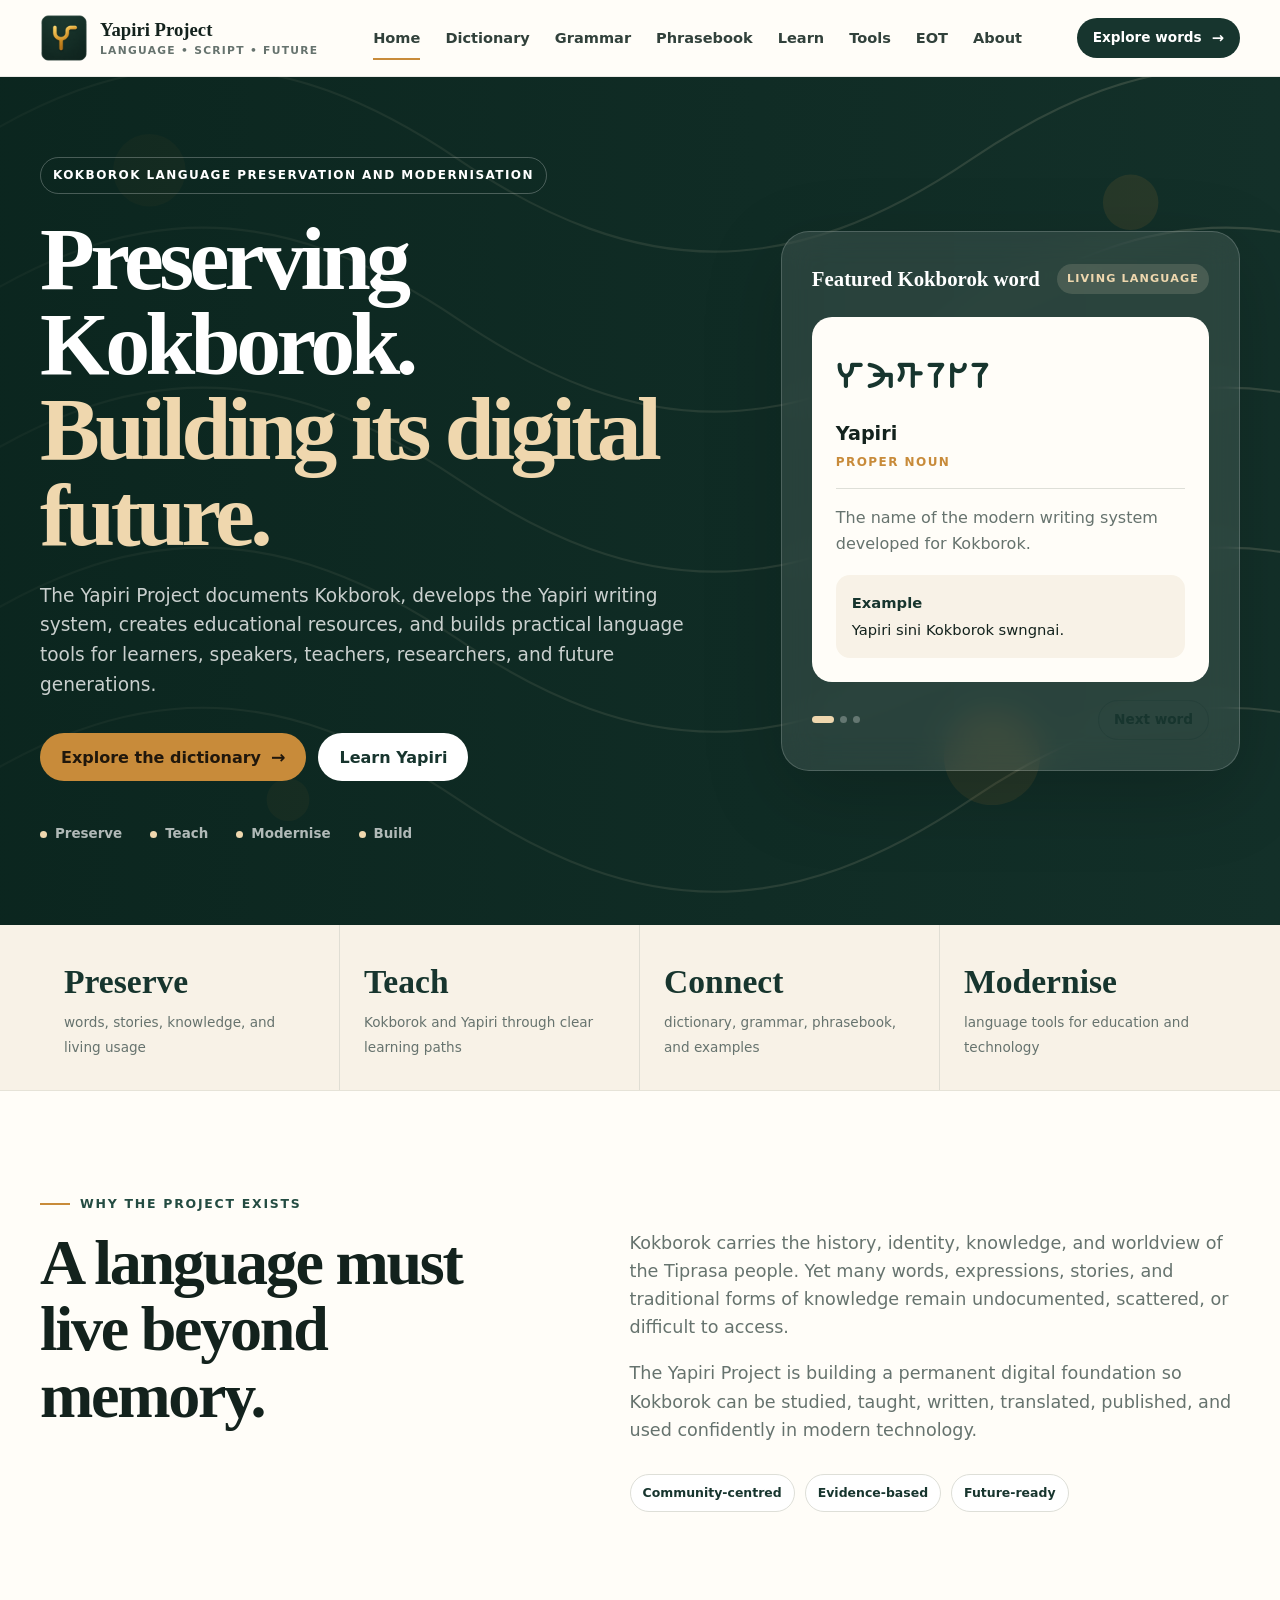
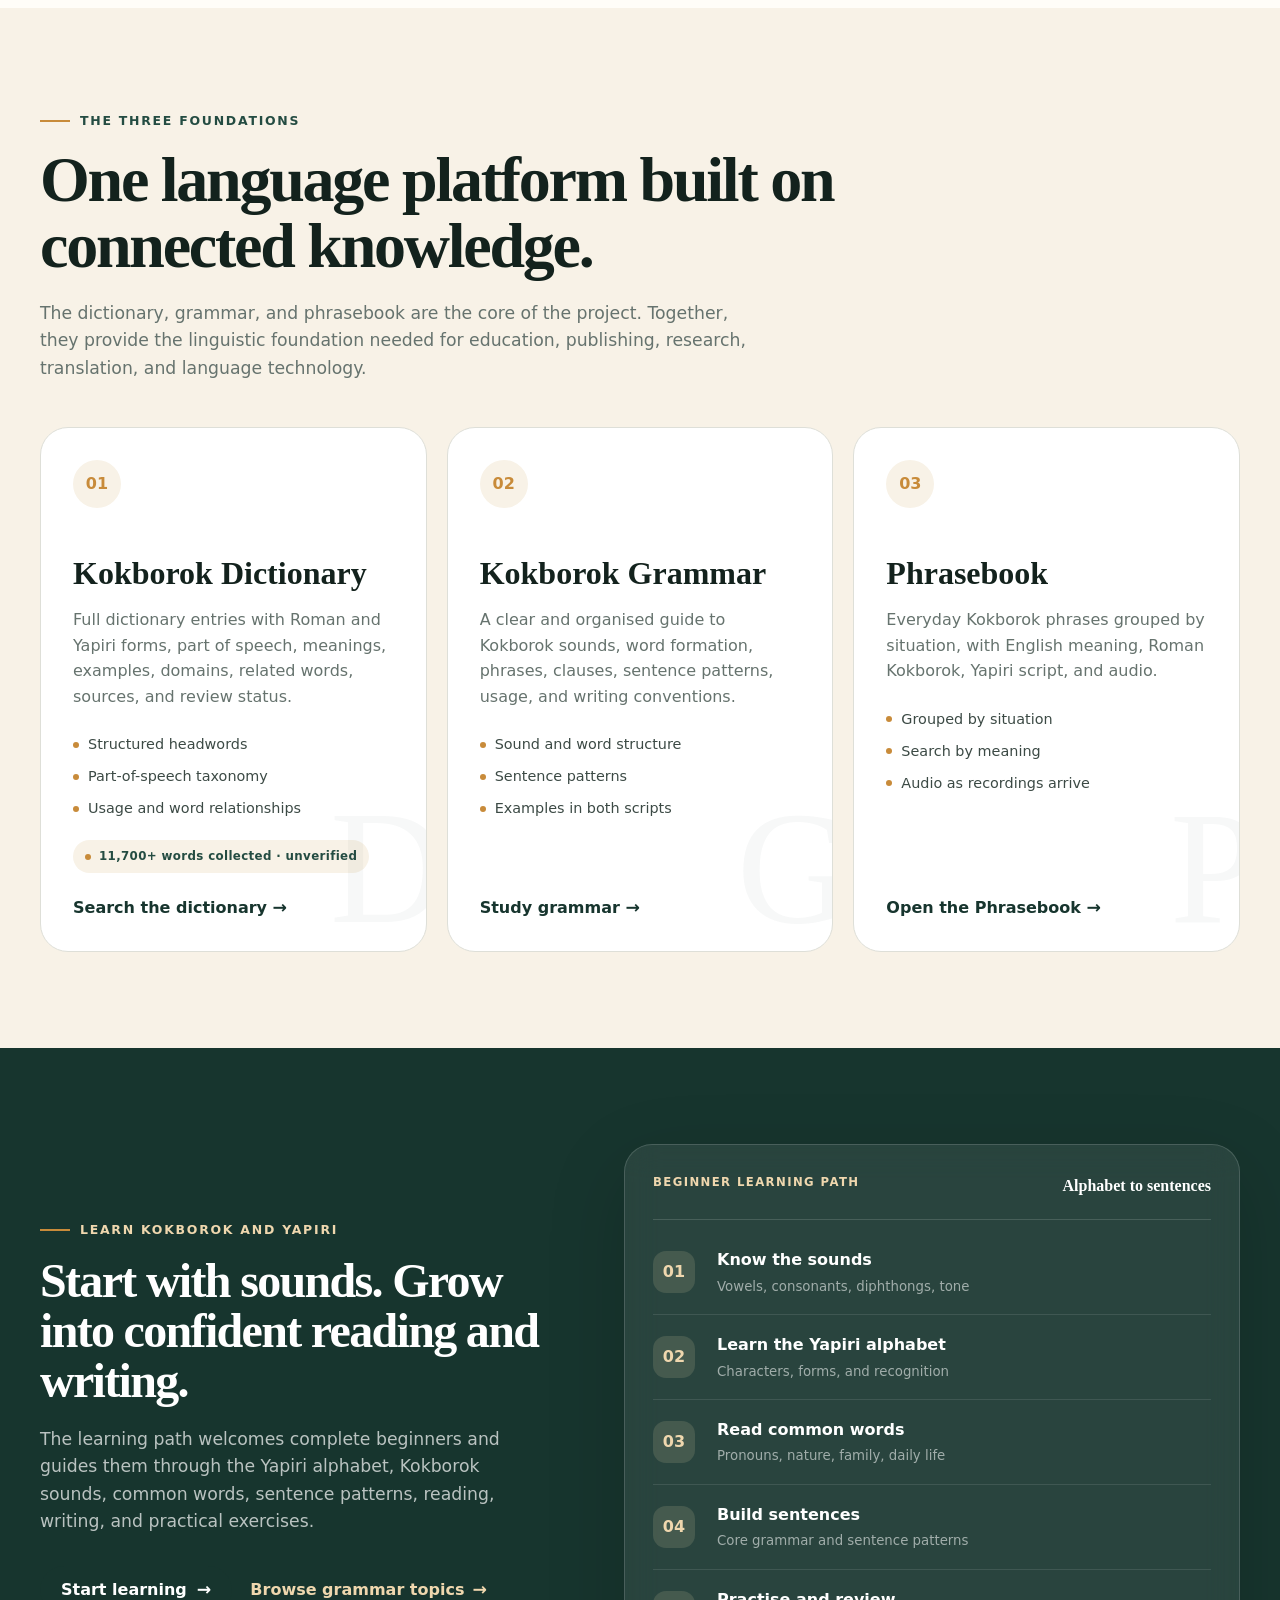
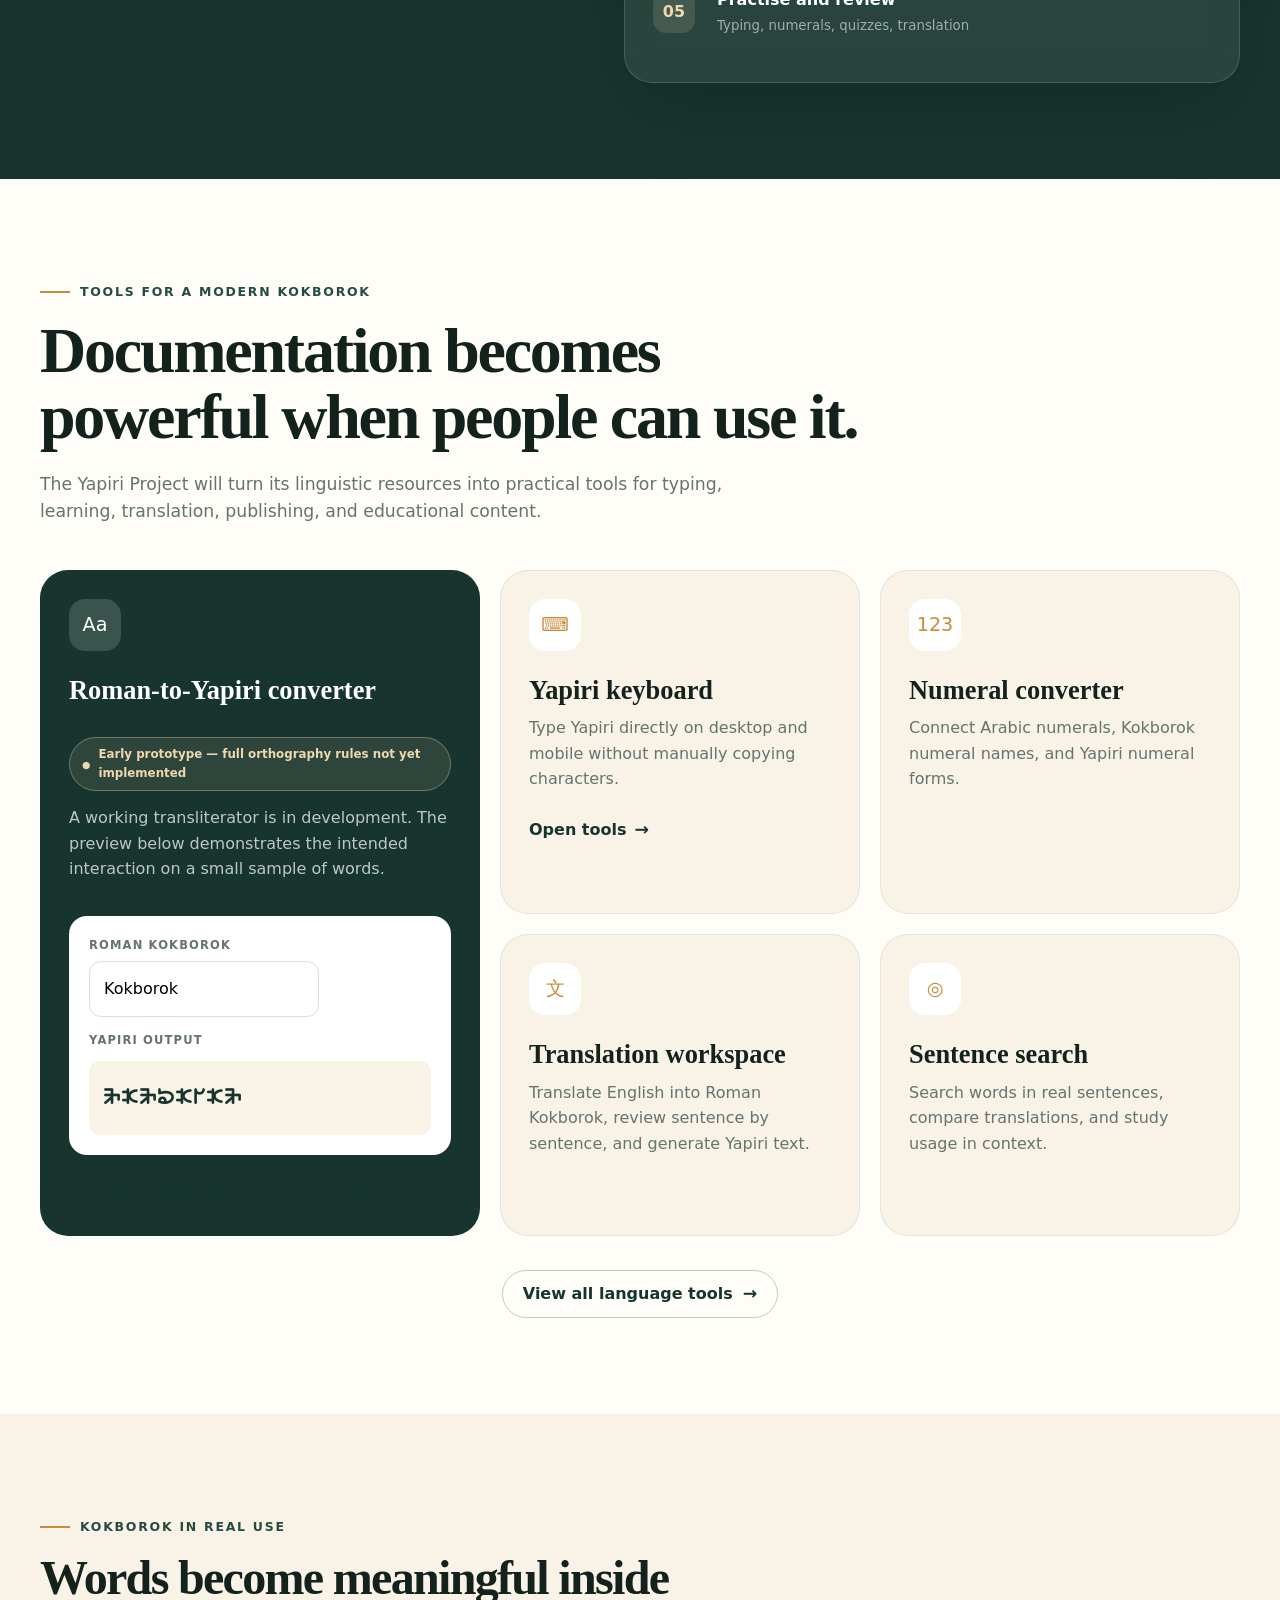
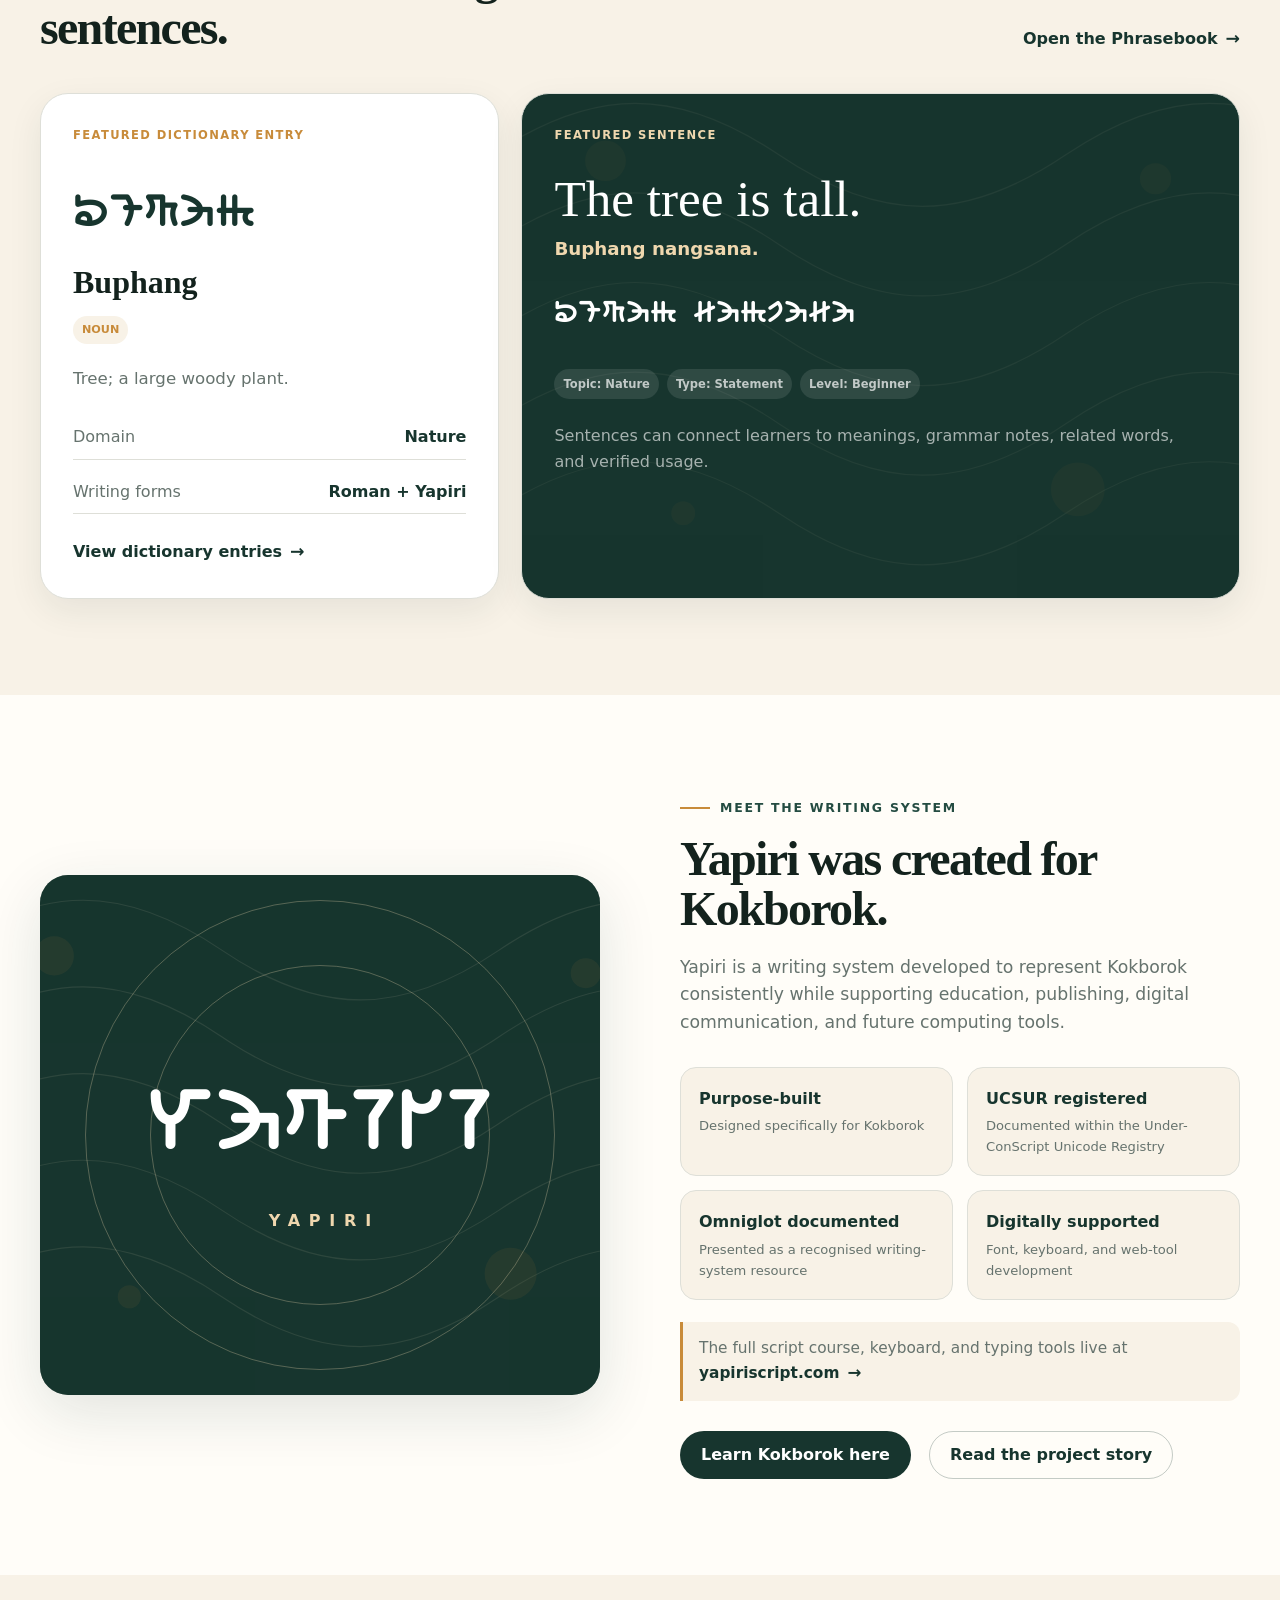
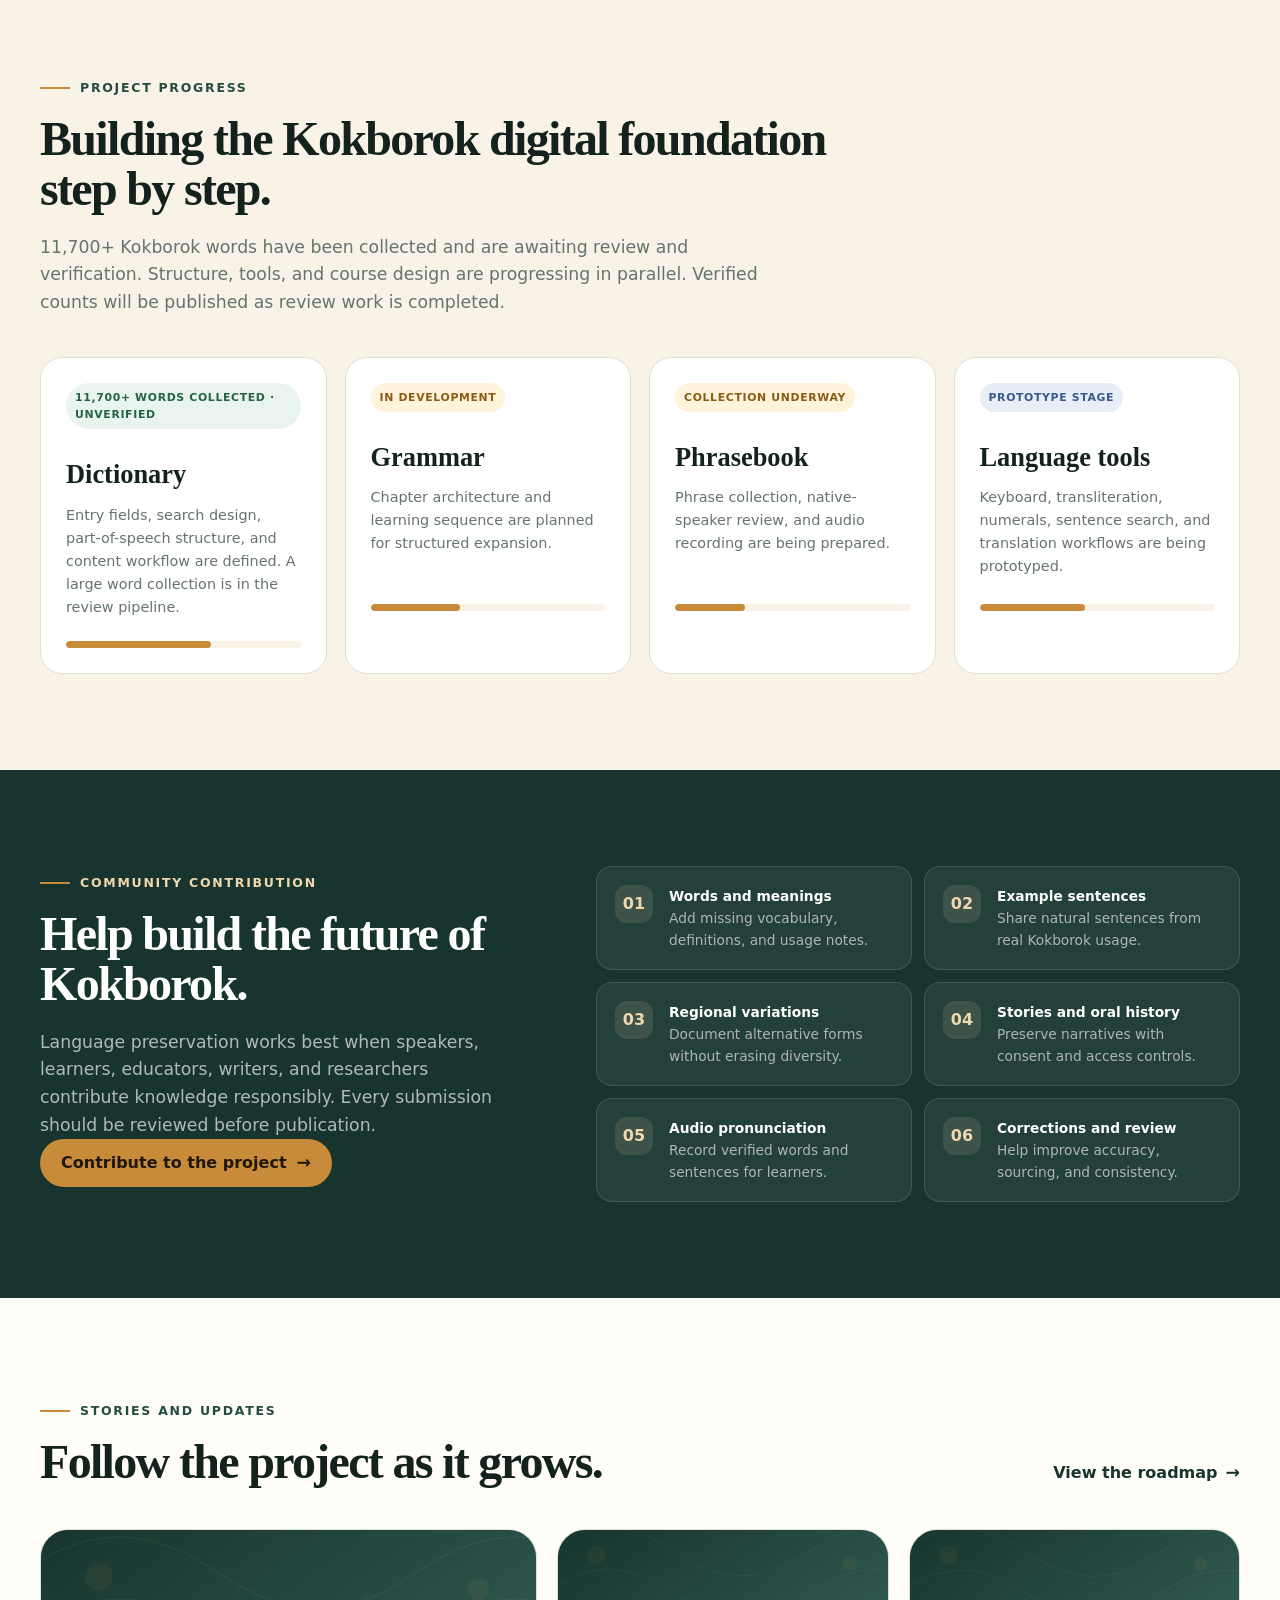
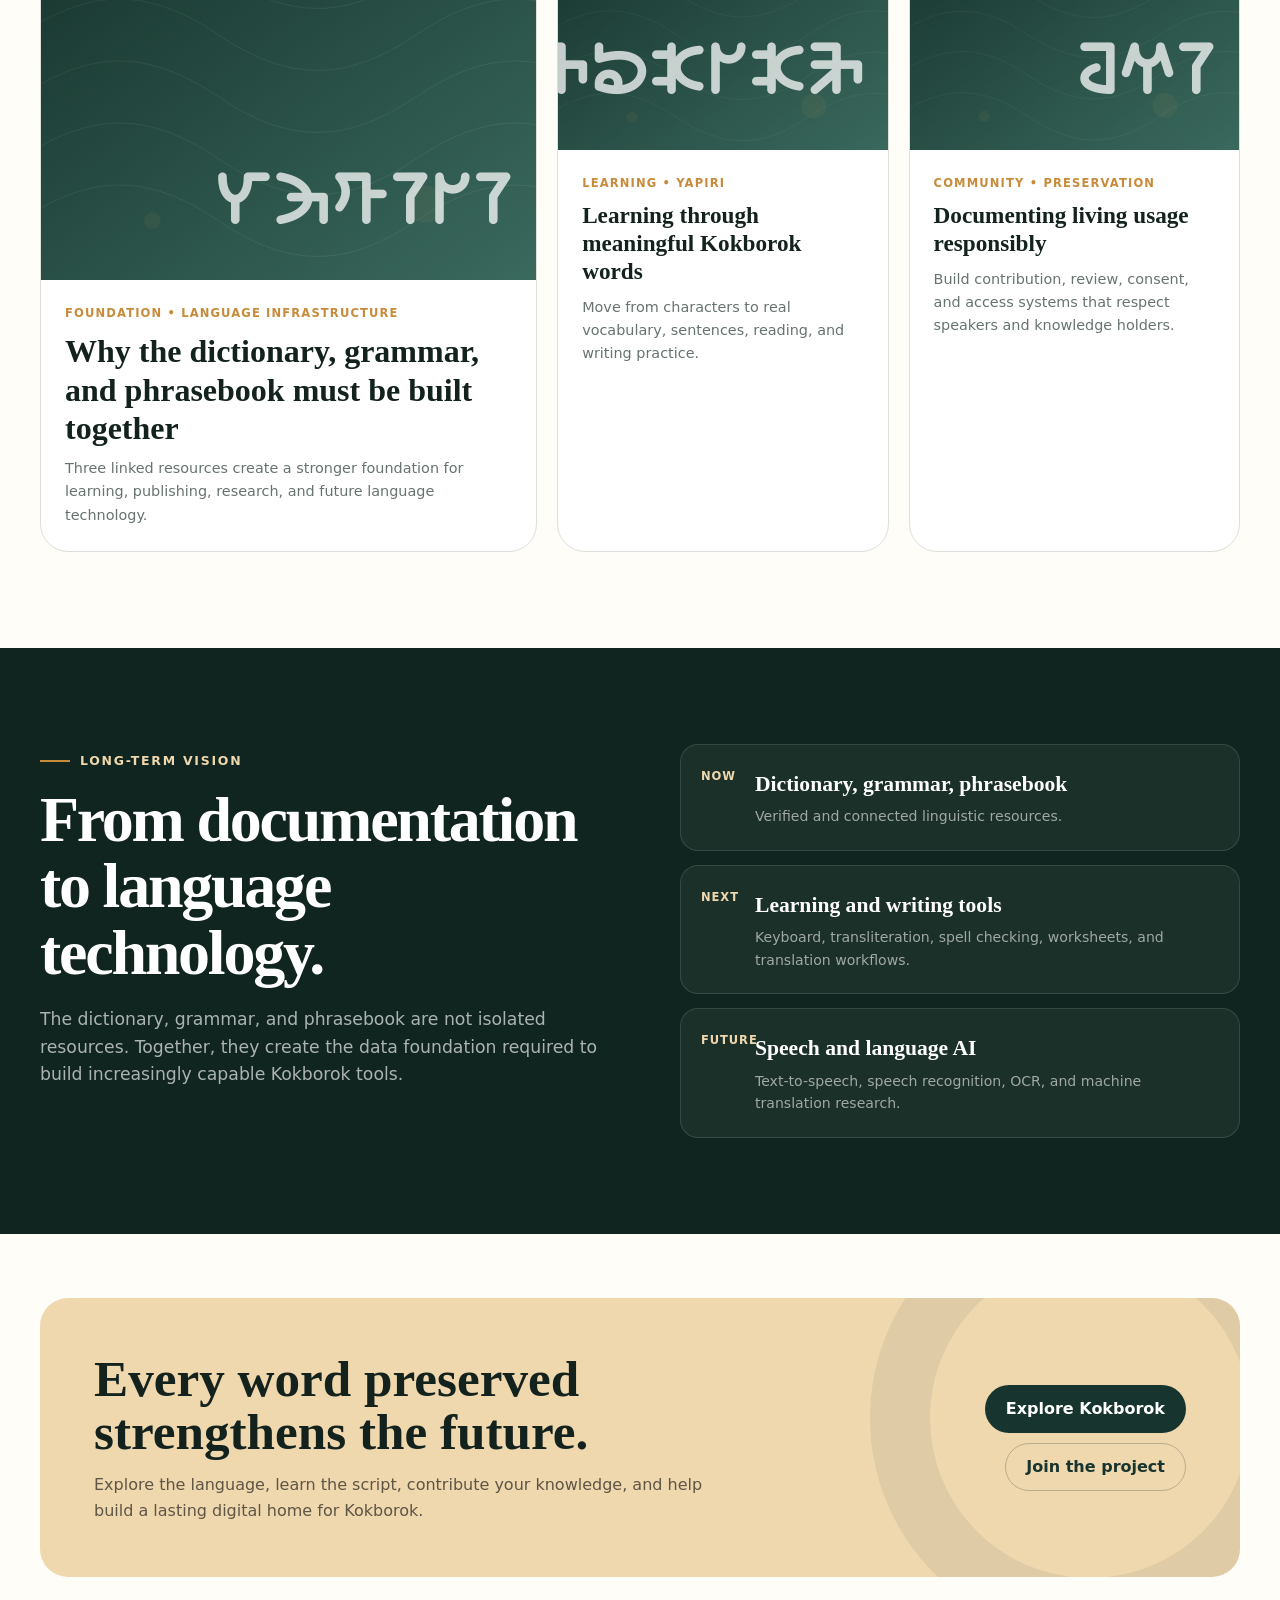
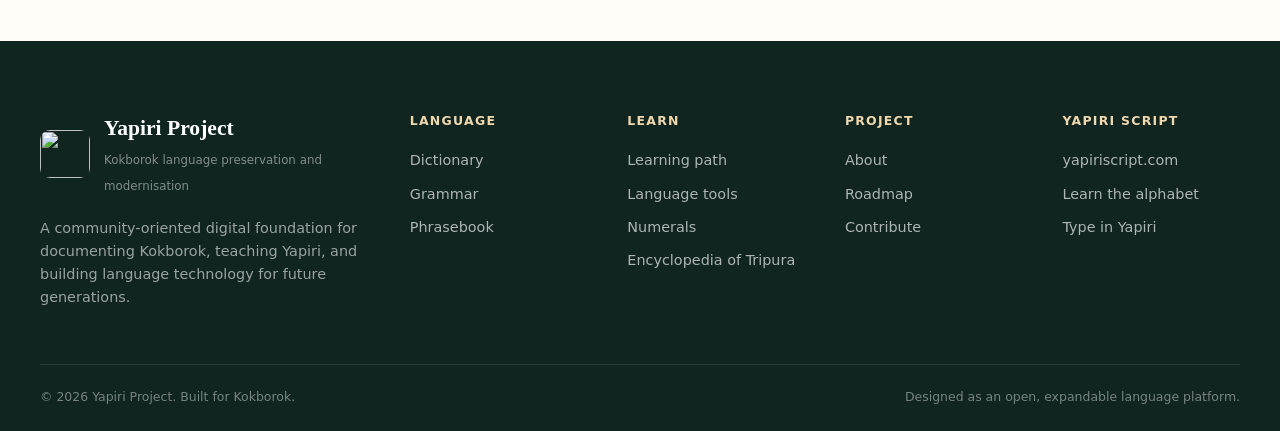
==== commit d9e08368: "Add files via upload" ====
--- a/index.html
+++ b/index.html
@@ -37,6 +37,7 @@
       <a href="phrasebook.html">Phrasebook</a>
       <a href="learn.html">Learn</a>
       <a href="tools.html">Tools</a>
+      <a href="encyclopedia.html" title="Encyclopedia of Tripura" aria-label="Encyclopedia of Tripura">EOT</a>
       <a href="about.html">About</a>
     </nav>
     <div class="nav-actions">
@@ -334,7 +335,7 @@
         <p class="footer-intro">A community-oriented digital foundation for documenting Kokborok, teaching Yapiri, and building language technology for future generations.</p>
       </div>
       <div class="footer-col"><h4>Language</h4><a href="dictionary.html">Dictionary</a><a href="grammar.html">Grammar</a><a href="phrasebook.html">Phrasebook</a></div>
-      <div class="footer-col"><h4>Learn</h4><a href="learn.html">Learning path</a><a href="tools.html">Language tools</a><a href="learn.html#numerals">Numerals</a></div>
+      <div class="footer-col"><h4>Learn</h4><a href="learn.html">Learning path</a><a href="tools.html">Language tools</a><a href="learn.html#numerals">Numerals</a><a href="encyclopedia.html">Encyclopedia of Tripura</a></div>
       <div class="footer-col"><h4>Project</h4><a href="about.html">About</a><a href="about.html#roadmap">Roadmap</a><a href="about.html#contribute">Contribute</a></div>
       <div class="footer-col"><h4>Yapiri Script</h4><a href="https://yapiriscript.com">yapiriscript.com</a><a href="https://yapiriscript.com/learn.html">Learn the alphabet</a><a href="https://yapiriscript.com/try.html">Type in Yapiri</a></div>
     </div>
--- a/assets/css/styles.css
+++ b/assets/css/styles.css
@@ -422,24 +422,24 @@
 .rule-row strong { color:var(--forest); }
 .rule-row span { color:var(--muted); }
 
-.phrase-toolbar { margin-bottom:28px; }
-.phrase-heading { margin:0 0 16px; font-family:Georgia,serif; font-size:1.5rem; }
-.phrase-cats { display:grid; grid-template-columns:repeat(3,1fr); gap:12px; }
-.phrase-cat { display:flex; align-items:center; gap:14px; width:100%; padding:14px 16px; border:1px solid var(--line); border-radius:16px; background:white; color:var(--ink); font:inherit; text-align:left; cursor:pointer; transition:var(--transition); }
-.phrase-cat:hover { border-color:var(--gold); transform:translateY(-2px); }
-.phrase-cat:focus-visible { outline:3px solid rgba(201,162,39,.35); outline-offset:2px; }
-.phrase-cat.active { border-color:var(--forest); background:var(--forest); color:white; }
-.phrase-cat-no { flex:none; display:flex; align-items:center; justify-content:center; width:40px; height:40px; border-radius:50%; background:var(--cream); color:var(--gold); font-size:.85rem; font-weight:900; }
-.phrase-cat.active .phrase-cat-no { background:rgba(255,255,255,.14); color:var(--gold-light); }
-.phrase-cat-body { flex:1; min-width:0; display:flex; flex-direction:column; }
-.phrase-cat-body strong { font-size:.95rem; line-height:1.25; }
-.phrase-cat-body small { margin-top:2px; color:var(--muted); font-size:.76rem; line-height:1.35; }
-.phrase-cat.active .phrase-cat-body small { color:rgba(255,255,255,.72); }
-.phrase-cat-count { flex:none; color:var(--muted); font-size:.72rem; font-weight:800; letter-spacing:.04em; text-transform:uppercase; }
-.phrase-cat.active .phrase-cat-count { color:var(--gold-light); }
-.phrase-list { display:grid; gap:15px; }
-.phrase-note { margin-top:14px; color:var(--muted); font-size:.85rem; }
-@media (max-width:1000px) { .phrase-cats { grid-template-columns:repeat(2,1fr); } }
+.page-toolbar { margin-bottom:28px; }
+.cat-heading { margin:0 0 16px; font-family:Georgia,serif; font-size:1.5rem; }
+.cat-grid { display:grid; grid-template-columns:repeat(3,1fr); gap:12px; }
+.cat-tile { display:flex; align-items:center; gap:14px; width:100%; padding:14px 16px; border:1px solid var(--line); border-radius:16px; background:white; color:var(--ink); font:inherit; text-align:left; cursor:pointer; transition:var(--transition); }
+.cat-tile:hover { border-color:var(--gold); transform:translateY(-2px); }
+.cat-tile:focus-visible { outline:3px solid rgba(201,162,39,.35); outline-offset:2px; }
+.cat-tile.active { border-color:var(--forest); background:var(--forest); color:white; }
+.cat-tile-no { flex:none; display:flex; align-items:center; justify-content:center; width:40px; height:40px; border-radius:50%; background:var(--cream); color:var(--gold); font-size:.85rem; font-weight:900; }
+.cat-tile.active .cat-tile-no { background:rgba(255,255,255,.14); color:var(--gold-light); }
+.cat-tile-body { flex:1; min-width:0; display:flex; flex-direction:column; }
+.cat-tile-body strong { font-size:.95rem; line-height:1.25; }
+.cat-tile-body small { margin-top:2px; color:var(--muted); font-size:.76rem; line-height:1.35; }
+.cat-tile.active .cat-tile-body small { color:rgba(255,255,255,.72); }
+.cat-tile-count { flex:none; color:var(--muted); font-size:.72rem; font-weight:800; letter-spacing:.04em; text-transform:uppercase; }
+.cat-tile.active .cat-tile-count { color:var(--gold-light); }
+.card-list { display:grid; gap:15px; }
+.card-note { margin-top:14px; color:var(--muted); font-size:.85rem; }
+@media (max-width:1000px) { .cat-grid { grid-template-columns:repeat(2,1fr); } }
 .sentence-card { padding:24px; border:1px solid var(--line); border-radius:18px; background:white; }
 .sentence-number { color:var(--gold); font-size:.7rem; font-weight:900; letter-spacing:.1em; text-transform:uppercase; }
 .sentence-en { margin-top:8px; font-size:1.15rem; font-weight:800; }
@@ -534,7 +534,7 @@
   .search-bar { grid-template-columns:1fr; }
   .select-control { width:100%; }
   .entry-head { flex-direction:column; gap:10px; }
-  .phrase-cats { grid-template-columns:1fr; }
+  .cat-grid { grid-template-columns:1fr; }
   .lesson-row { grid-template-columns:50px 1fr; }
   .lesson-meta { grid-column:2; }
   .keyboard { grid-template-columns:repeat(5,1fr); }
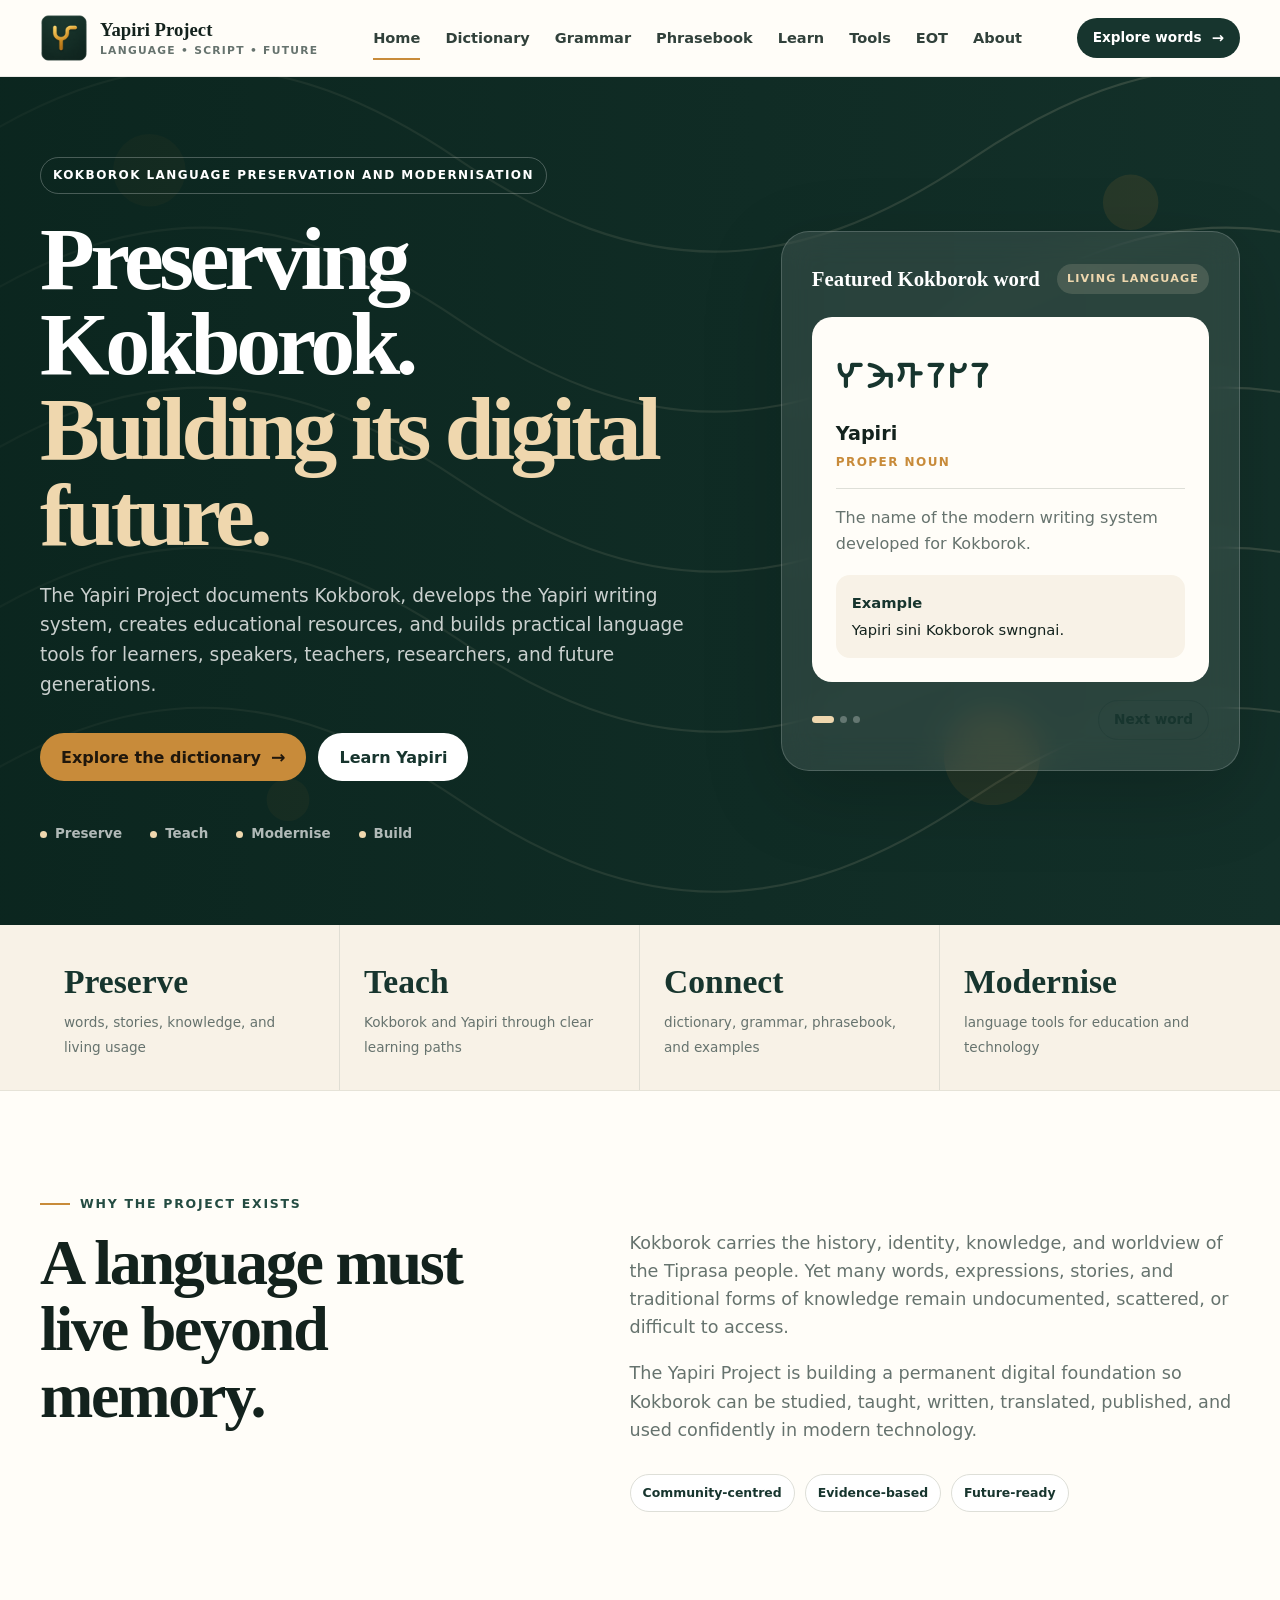
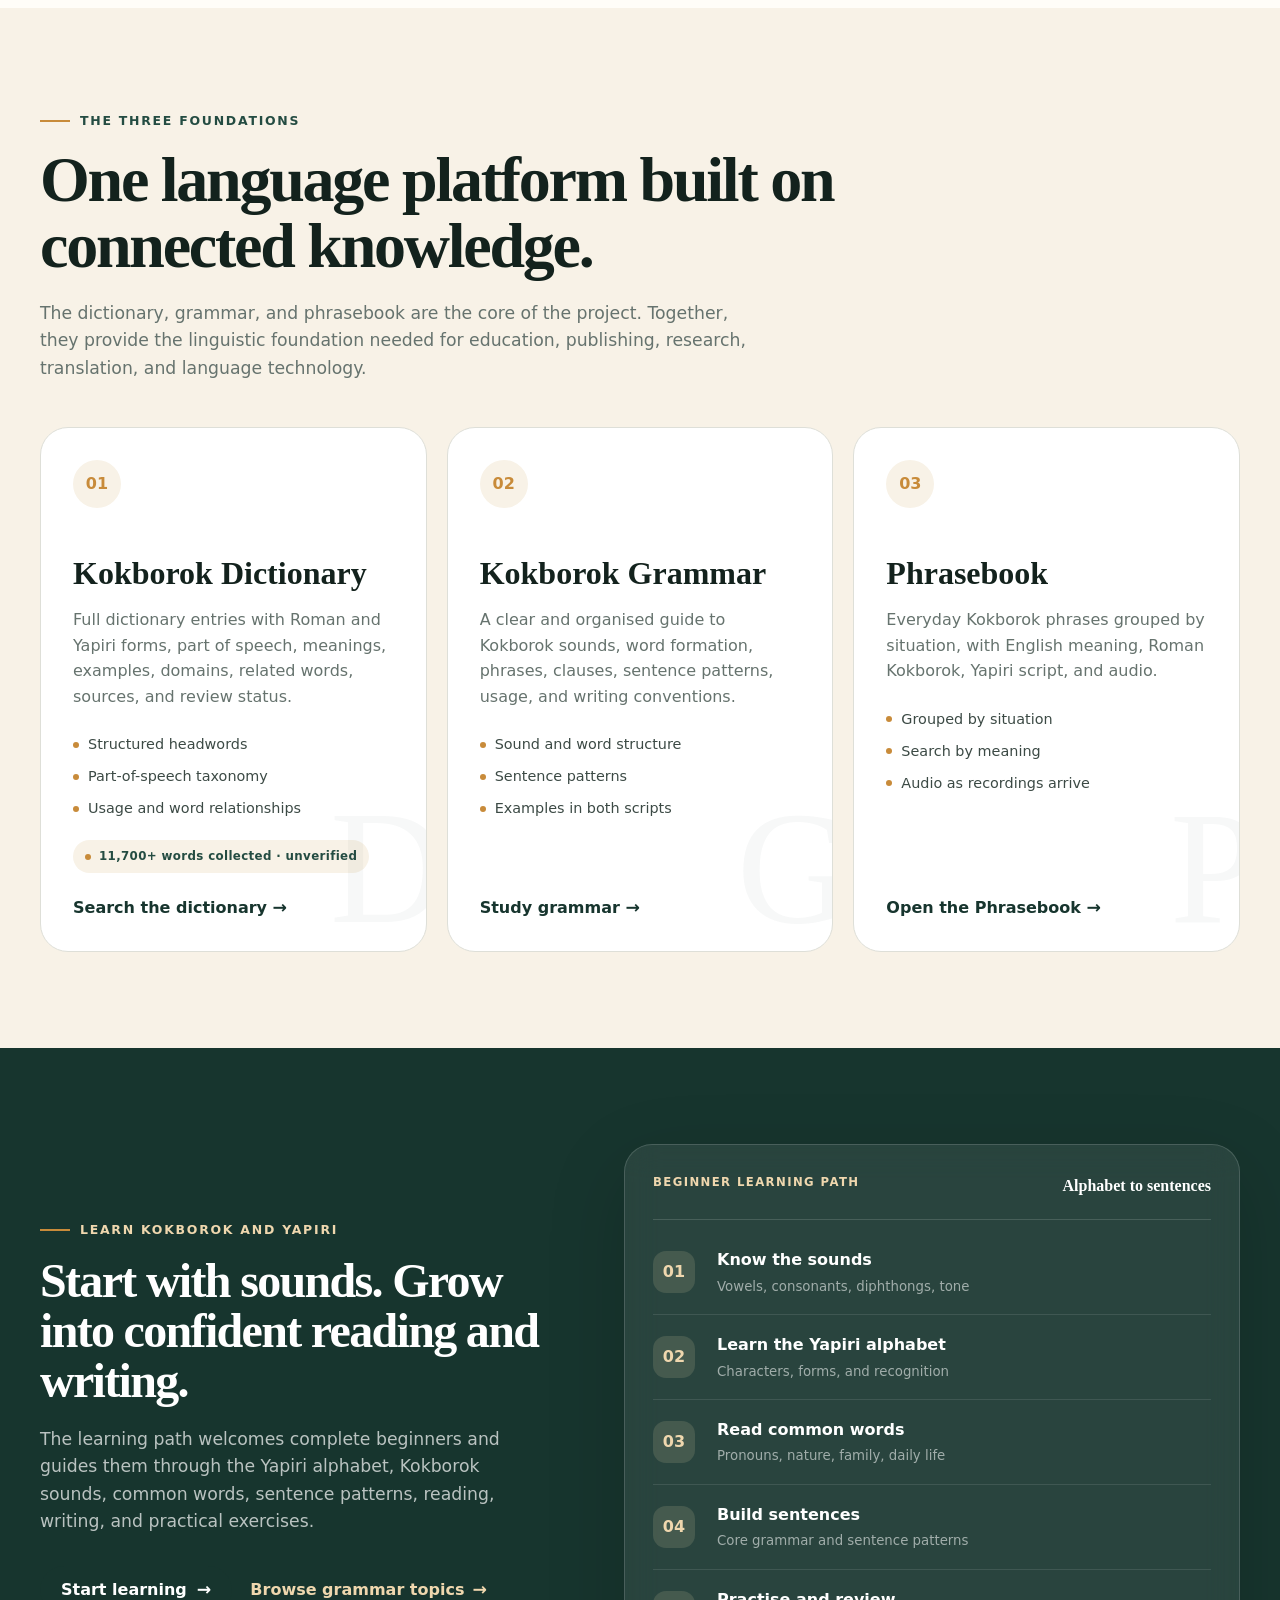
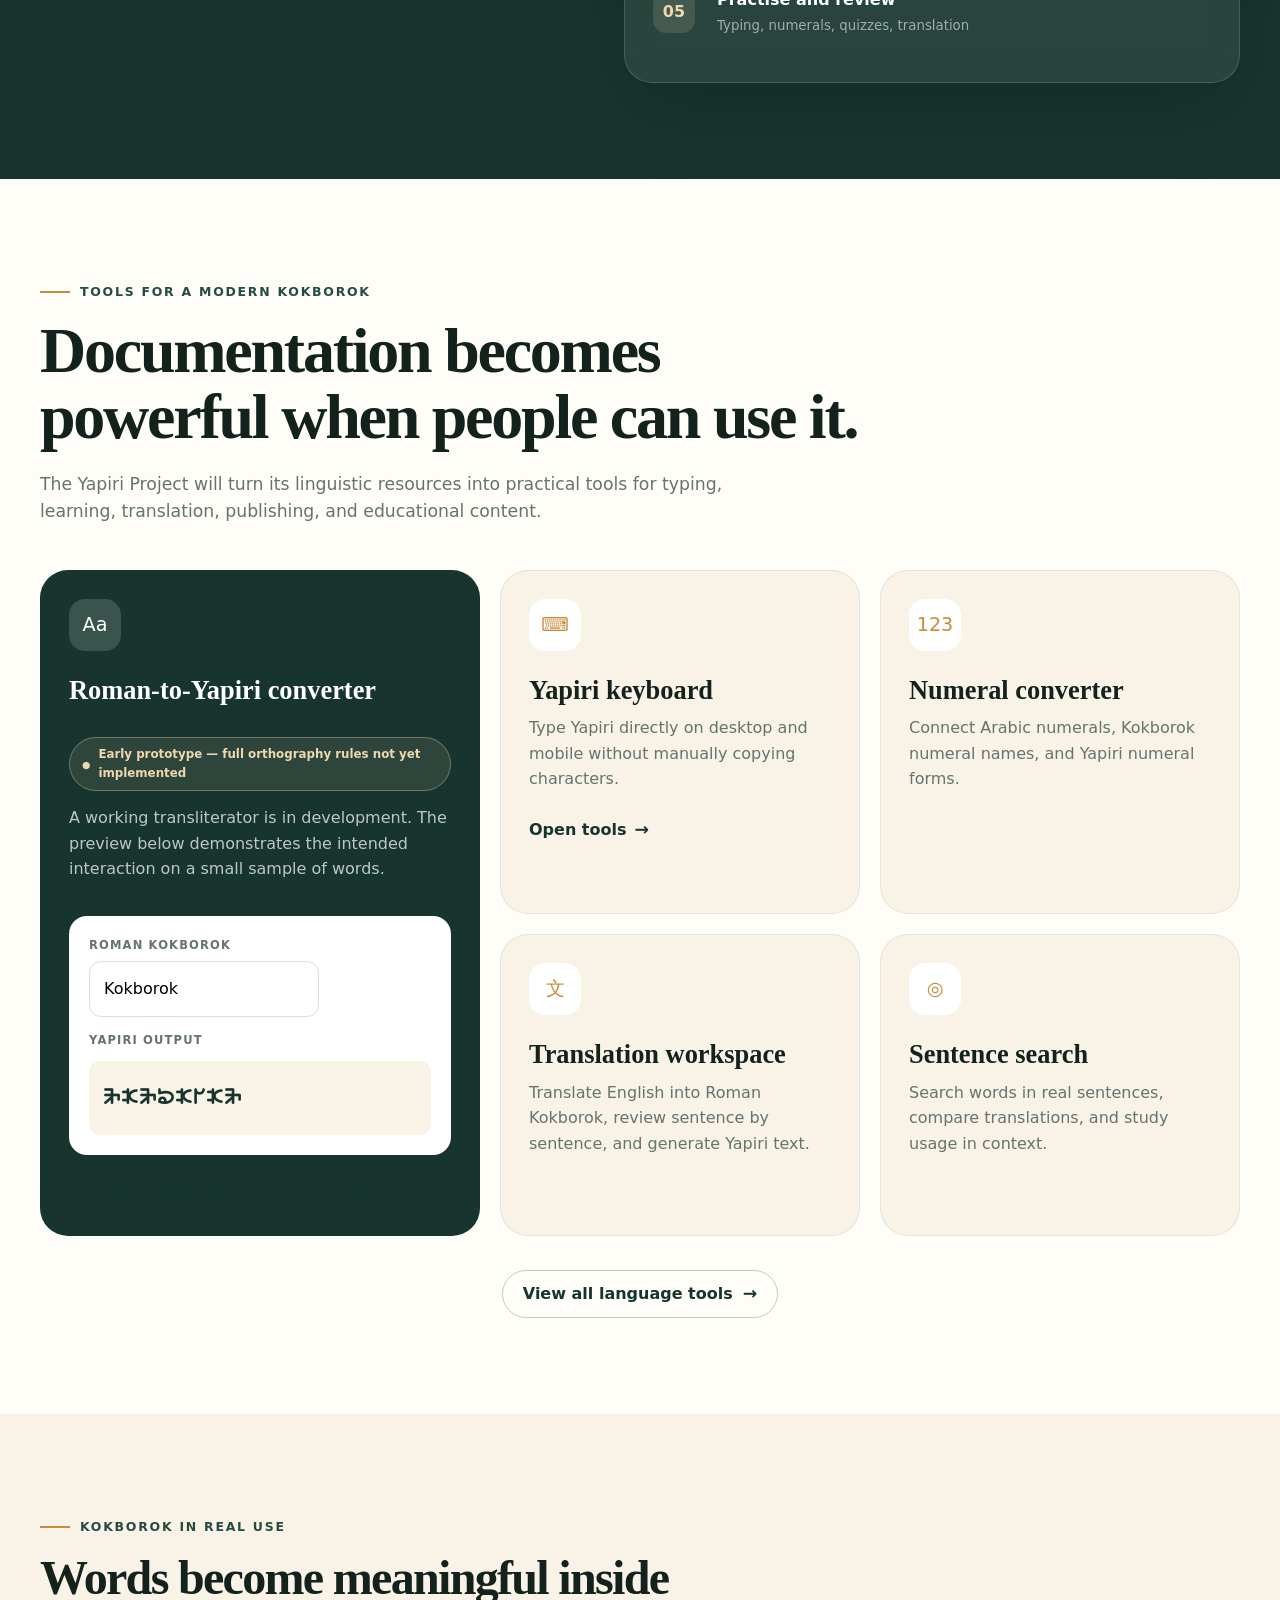
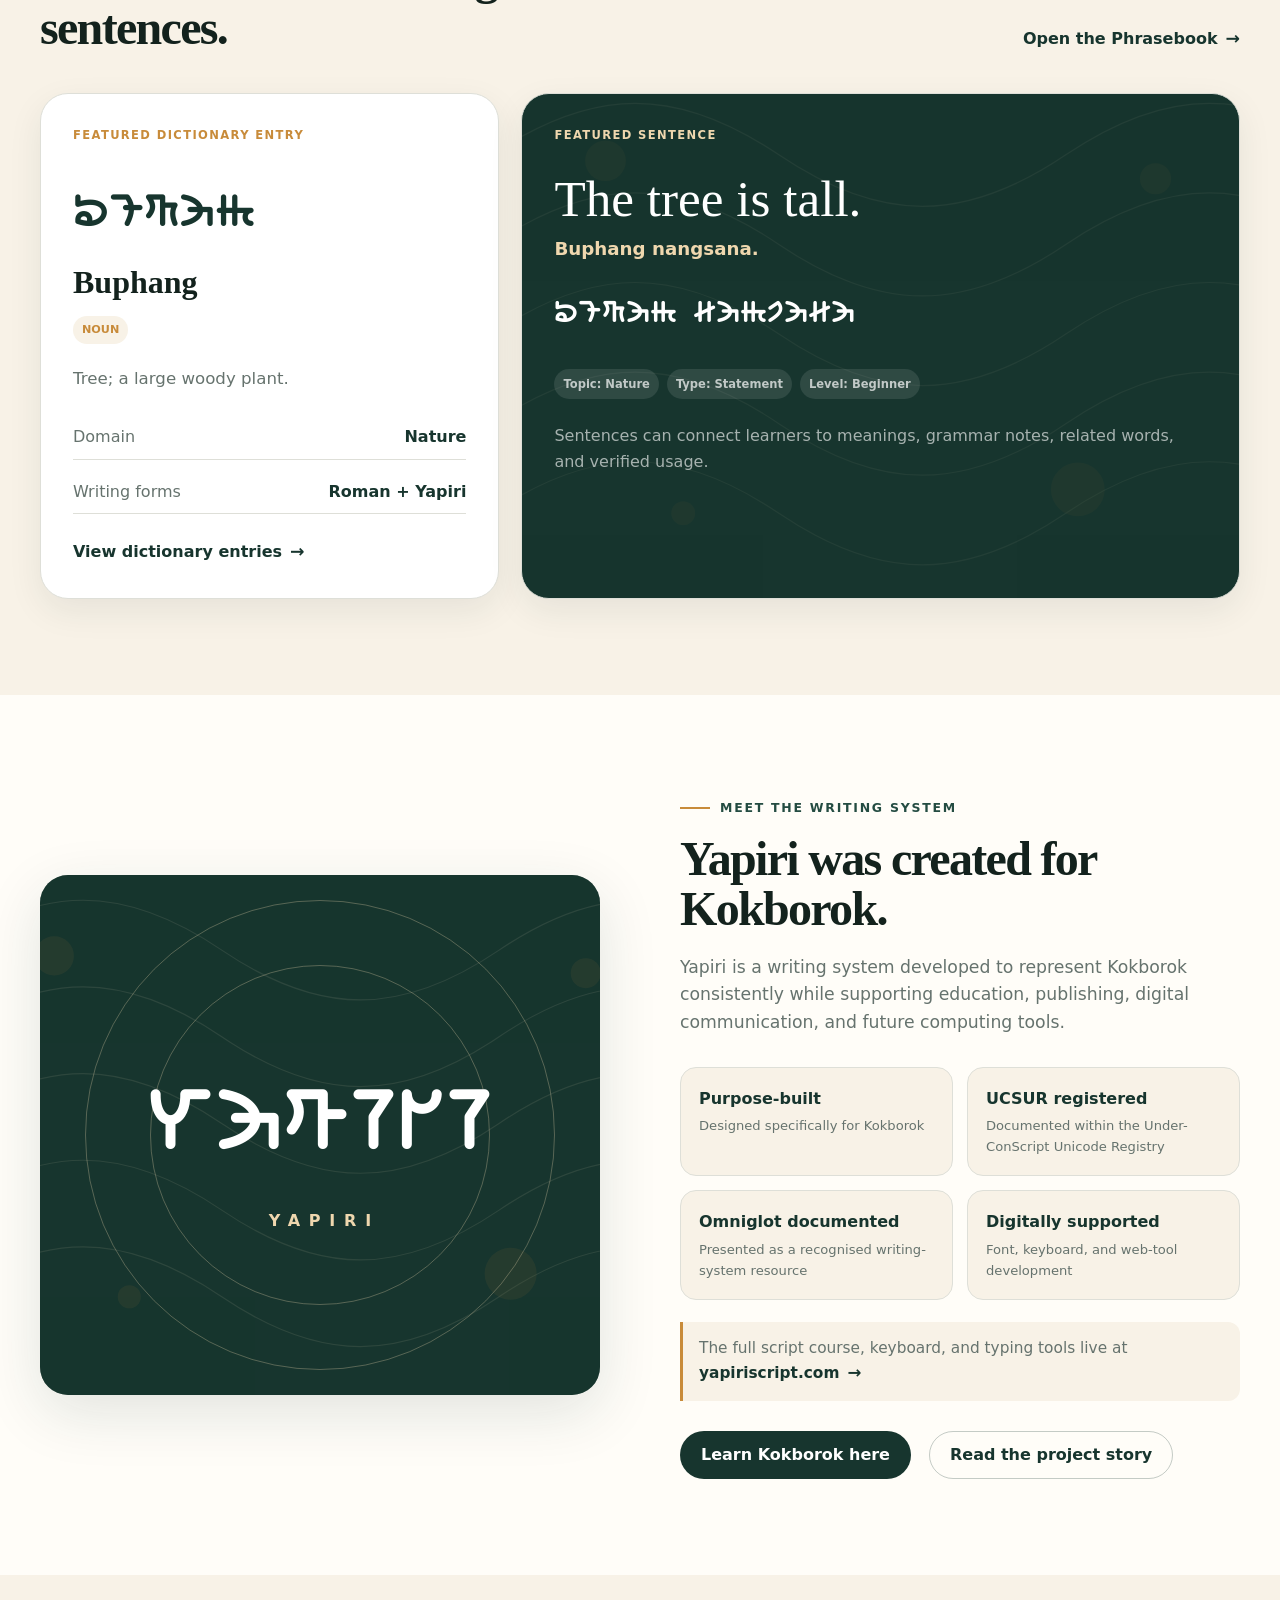
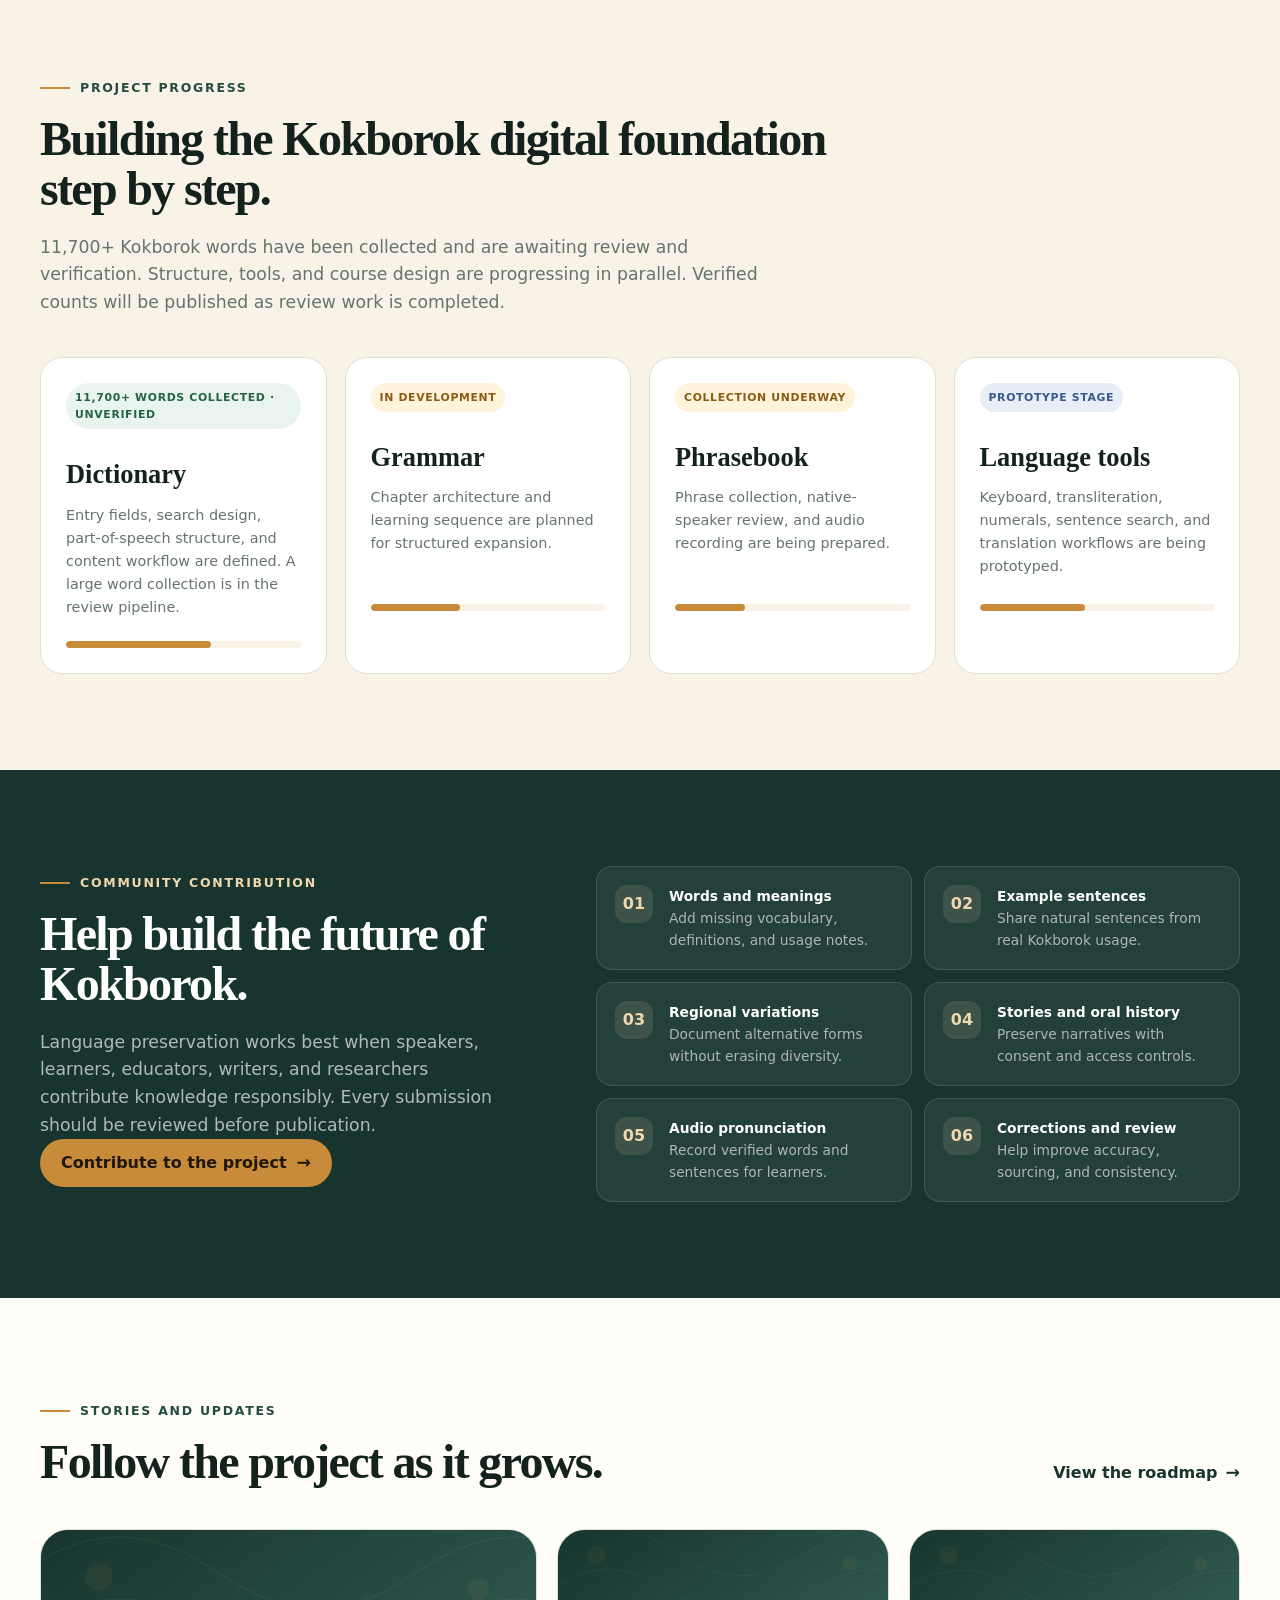
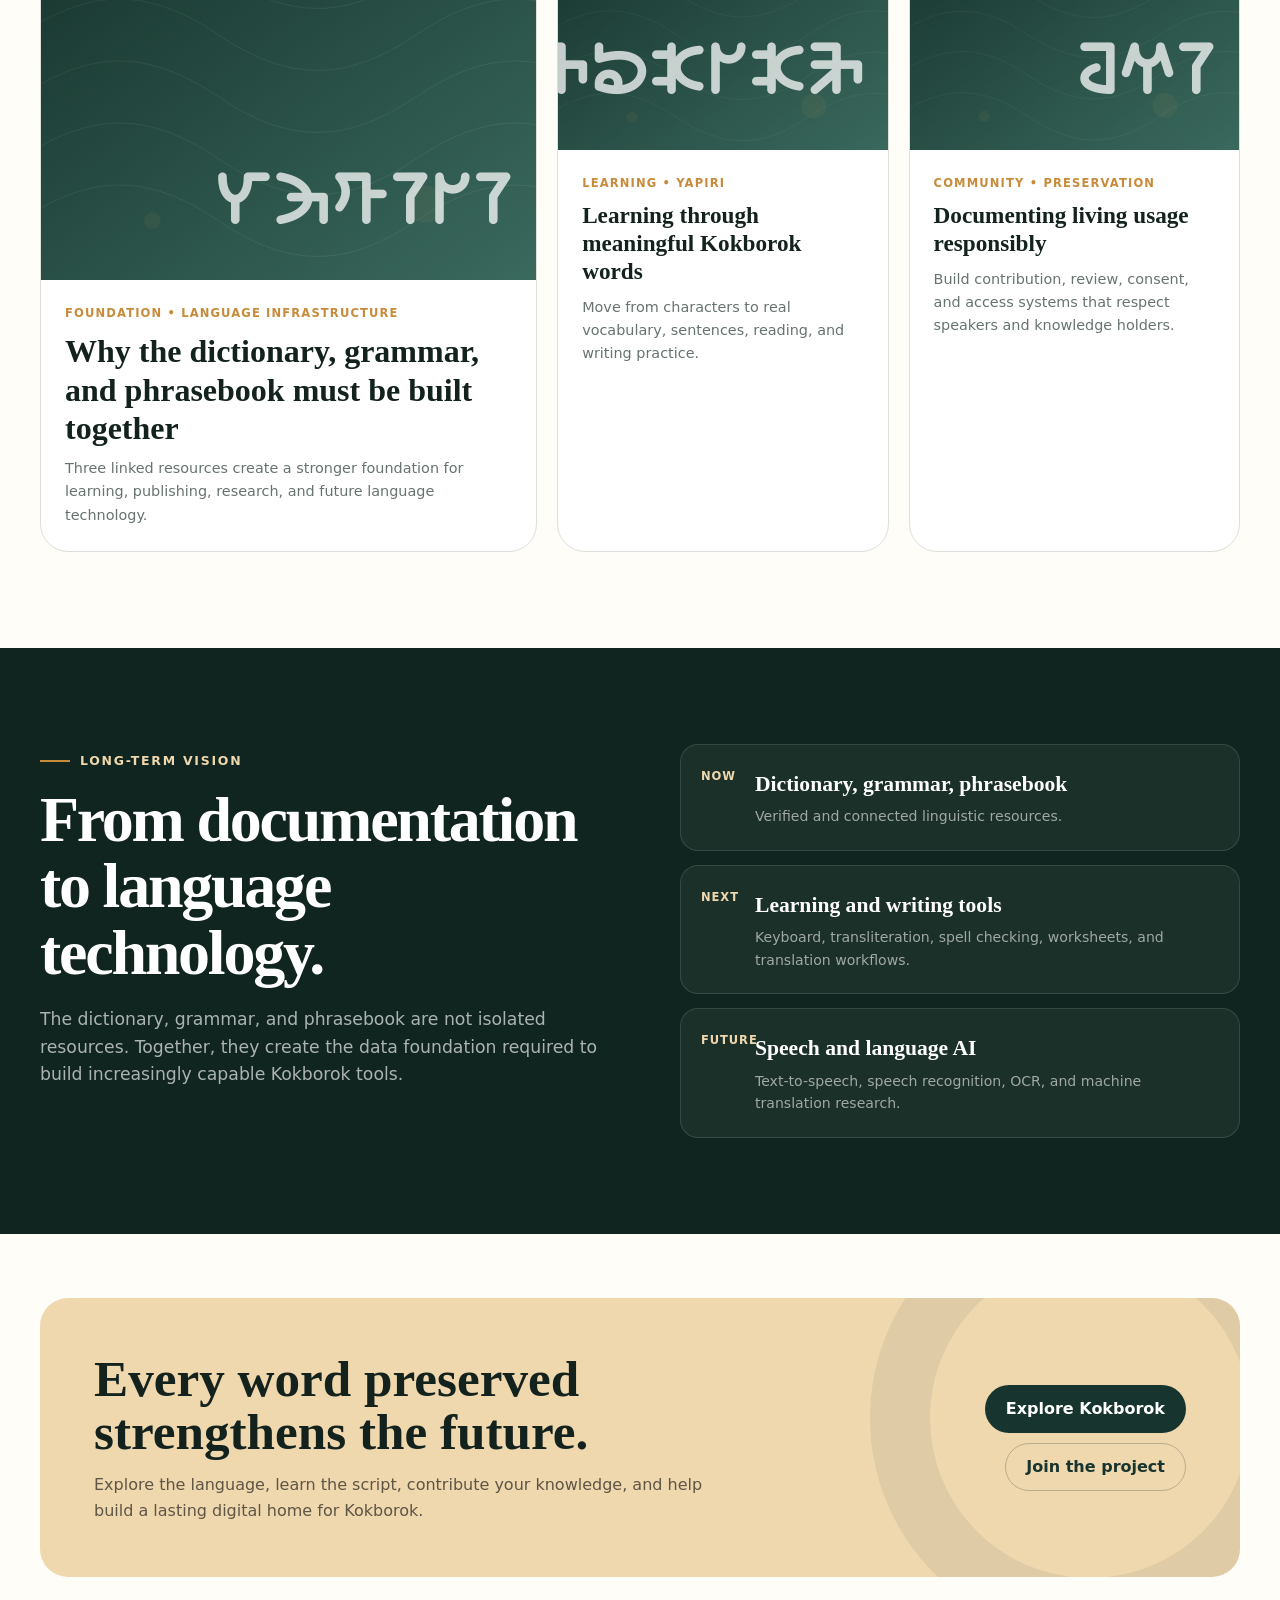
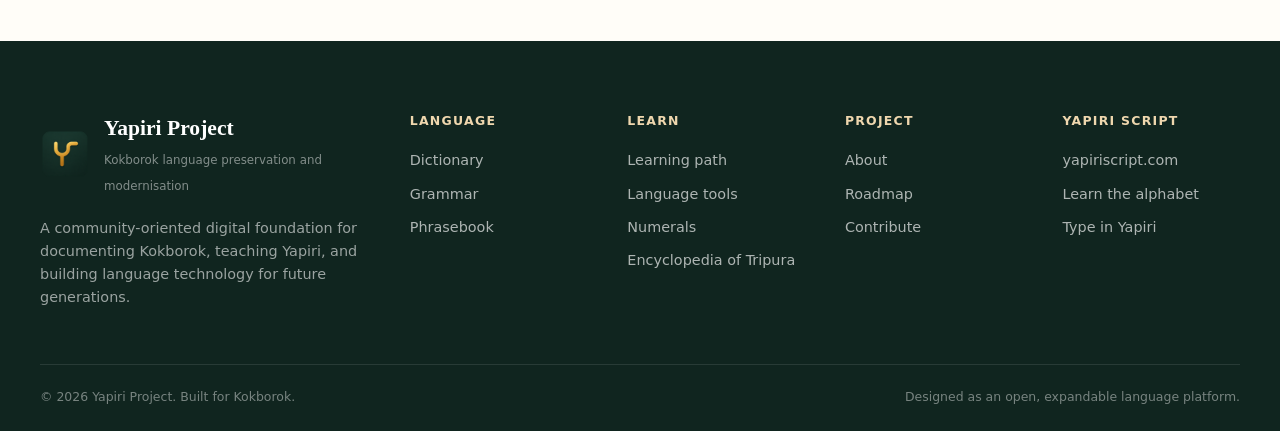
==== commit 141cf1e0: "Add files via upload" ====
--- a/index.html
+++ b/index.html
@@ -37,7 +37,7 @@
       <a href="phrasebook.html">Phrasebook</a>
       <a href="learn.html">Learn</a>
       <a href="tools.html">Tools</a>
-      <a href="encyclopedia.html" title="Encyclopedia of Tripura" aria-label="Encyclopedia of Tripura">EOT</a>
+      <a href="encyclopedia.html" aria-label="Encyclopedia of Tripura">EOT<span class="nav-tip" aria-hidden="true">Encyclopedia of Tripura</span></a>
       <a href="about.html">About</a>
     </nav>
     <div class="nav-actions">
@@ -331,7 +331,7 @@
   <div class="container">
     <div class="footer-grid">
       <div>
-        <div class="footer-brand"><img src="assets/img/logo-mark.svg" alt=""><div><strong>Yapiri Project</strong><span>Kokborok language preservation and modernisation</span></div></div>
+        <div class="footer-brand"><img src="assets/img/brand_logo.png" alt="Yapiri Project logo"><div><strong>Yapiri Project</strong><span>Kokborok language preservation and modernisation</span></div></div>
         <p class="footer-intro">A community-oriented digital foundation for documenting Kokborok, teaching Yapiri, and building language technology for future generations.</p>
       </div>
       <div class="footer-col"><h4>Language</h4><a href="dictionary.html">Dictionary</a><a href="grammar.html">Grammar</a><a href="phrasebook.html">Phrasebook</a></div>
--- a/assets/css/styles.css
+++ b/assets/css/styles.css
@@ -112,6 +112,10 @@
 .nav-links a { position: relative; color: #31413b; font-size: .91rem; font-weight: 700; }
 .nav-links a::after { content:""; position:absolute; left:0; right:0; bottom:-10px; height:2px; transform:scaleX(0); background:var(--gold); transition:transform var(--transition); }
 .nav-links a:hover::after, .nav-links a.active::after { transform: scaleX(1); }
+.nav-tip { position:absolute; top:calc(100% + 20px); left:50%; z-index:60; padding:8px 13px; border:1px solid var(--gold-light); border-radius:10px; background:var(--cream); color:var(--forest); font-size:.76rem; font-weight:600; letter-spacing:.01em; white-space:nowrap; box-shadow:0 12px 32px rgba(0,0,0,.22); opacity:0; visibility:hidden; pointer-events:none; transform:translate(-50%,6px); transition:opacity .18s ease, transform .18s ease, visibility .18s; }
+.nav-tip::before { content:""; position:absolute; top:-6px; left:50%; width:10px; height:10px; border-top:1px solid var(--gold-light); border-left:1px solid var(--gold-light); border-top-left-radius:3px; background:var(--cream); transform:translateX(-50%) rotate(45deg); }
+.nav-links a:hover .nav-tip, .nav-links a:focus-visible .nav-tip { opacity:1; visibility:visible; transform:translate(-50%,0); transition-delay:.12s; }
+@media (prefers-reduced-motion: reduce) { .nav-tip { transition:none; transform:translate(-50%,0); } }
 .nav-actions { display: flex; align-items: center; gap: 10px; }
 .menu-toggle { display: none; width: 44px; height: 44px; border: 1px solid var(--line); background: white; border-radius: 12px; }
 .menu-toggle span { display:block; width:20px; height:2px; margin:4px auto; background:var(--ink); transition:var(--transition); }
@@ -484,6 +488,7 @@
   .nav-links.open { display:flex; }
   .nav-links a { padding:14px 4px; border-bottom:1px solid rgba(23,53,46,.08); }
   .nav-links a::after { display:none; }
+  .nav-tip { display:none; }
   .menu-toggle { display:block; }
   .nav-actions .btn { display:none; }
   .hero-grid, .page-hero-grid, .split, .quote-wrap { grid-template-columns:1fr; }
